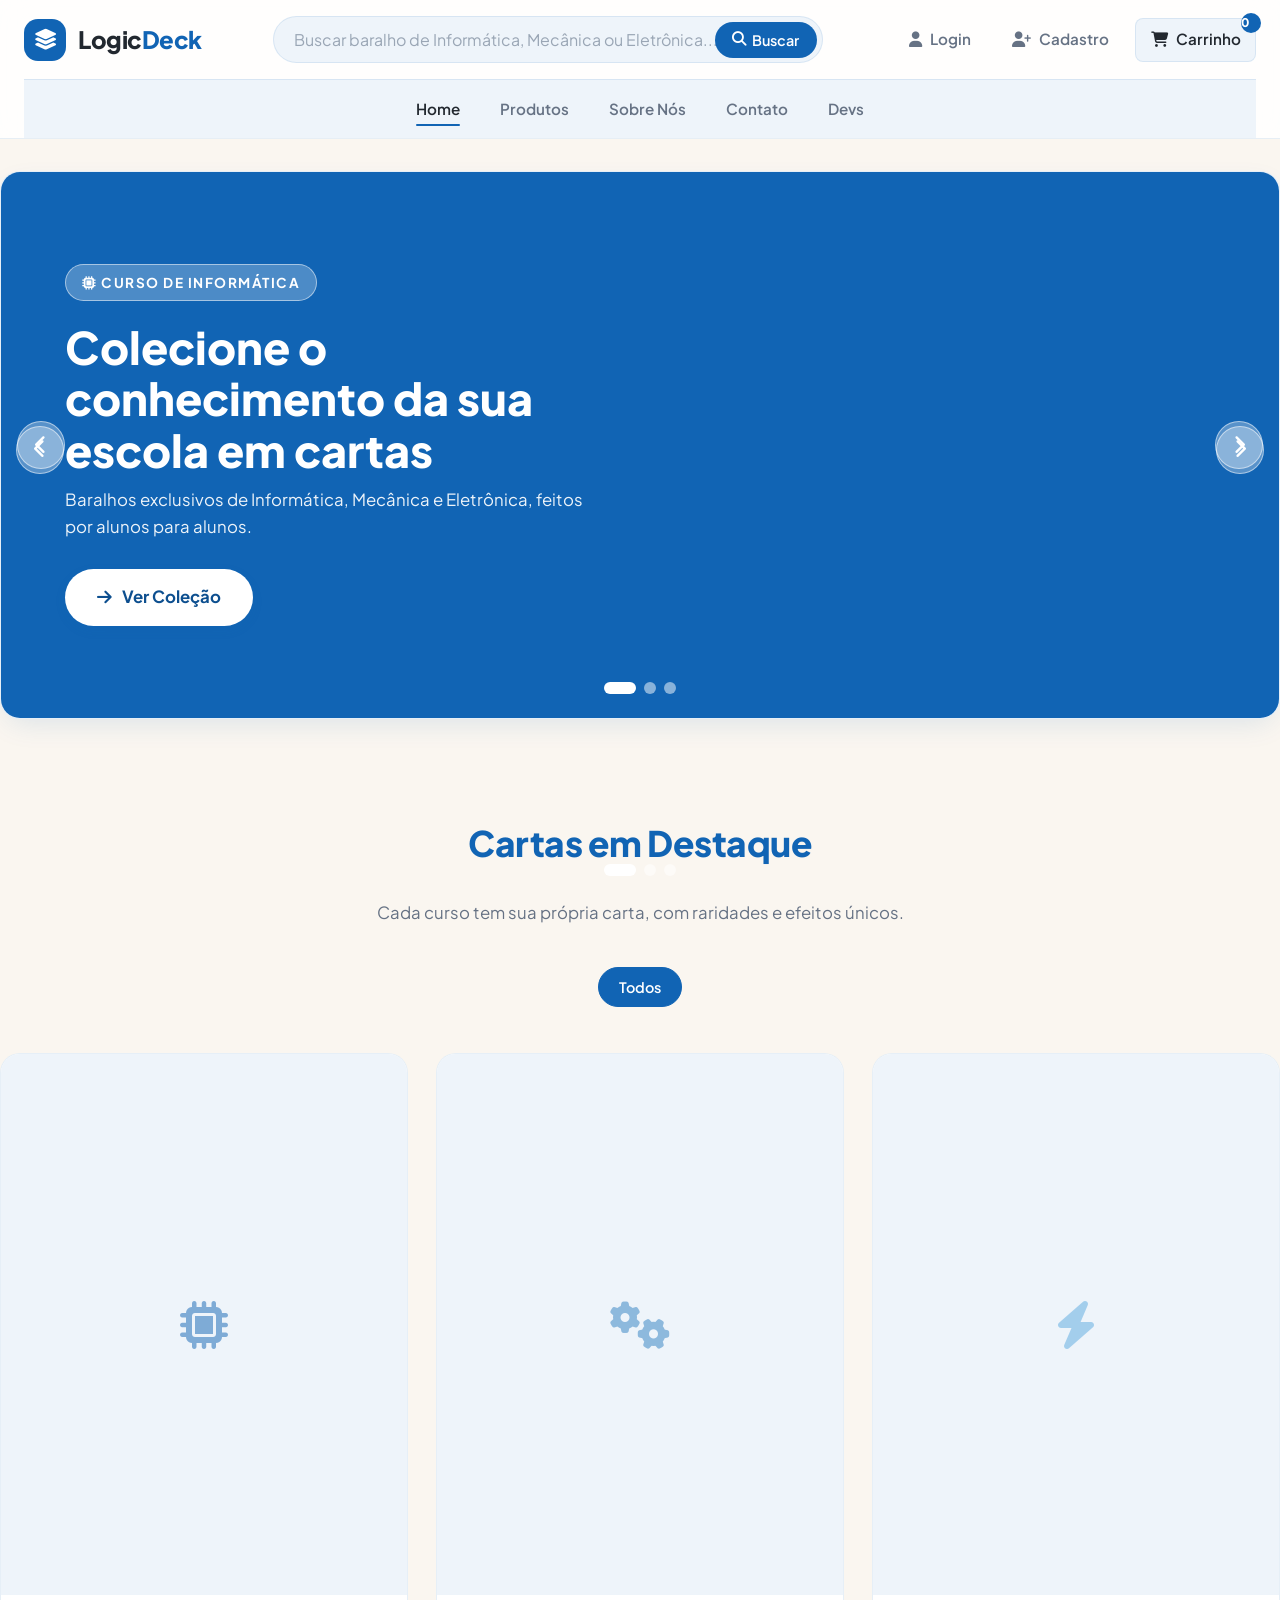
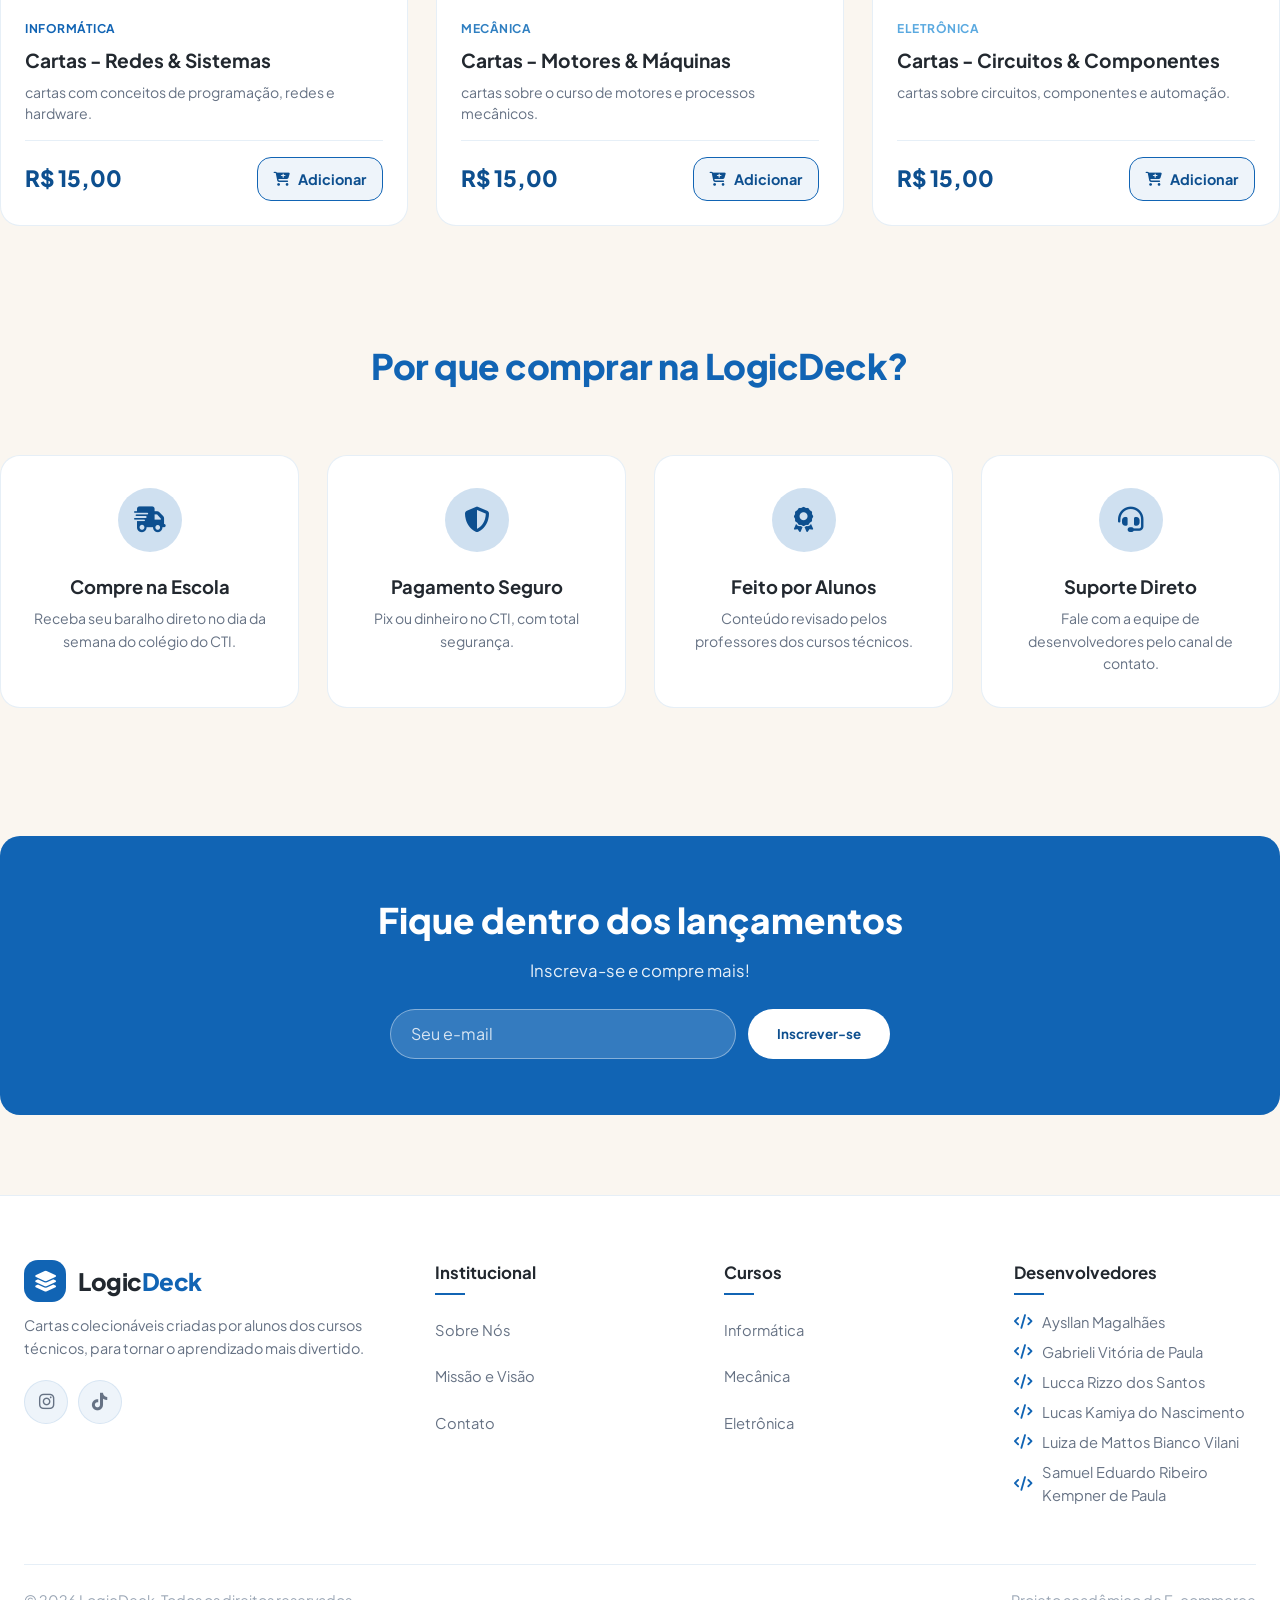
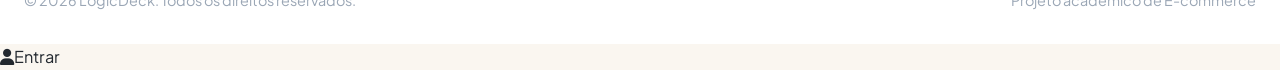
==== front/index.html @ 38dd0232 "pg de carrinho,cadastro e sobre" ====
<!DOCTYPE html>
<html lang="pt-BR">

<head>
    <meta charset="UTF-8">
    <meta name="viewport" content="width=device-width, initial-scale=1.0">
    <title>LogicDeck - Cartas Colecionáveis dos Cursos</title>
    <link rel="stylesheet" href="css/style.css">
    <link rel="stylesheet" href="https://cdnjs.cloudflare.com/ajax/libs/font-awesome/6.4.0/css/all.min.css">
</head>

<body id="top">

    <header>
        <div class="container">
            <div class="header-top">
                <a href="index.html" class="logo">
                    <div class="logo-icon"><i class="fa-solid fa-layer-group"></i></div>
                    <div>Logic<span>Deck</span></div>
                </a>

                <form class="search-form" onsubmit="return false;">
                    <input type="text" placeholder="Buscar baralho de Informática, Mecânica ou Eletrônica...">
                    <button type="submit"><i class="fa-solid fa-magnifying-glass"></i> Buscar</button>
                </form>

                <nav class="user-nav">
                    <a href="login.html"><i class="fa-solid fa-user"></i> Login</a>
                    <a href="cadastro.html"><i class="fa-solid fa-user-plus"></i> Cadastro</a>
                    <a href="carrinho.html" class="cart-btn">
                        <i class="fa-solid fa-cart-shopping"></i> Carrinho
                        <span class="cart-badge" id="cart-count">0</span>
                    </a>
                </nav>
            </div>

            <nav class="main-nav">
                <ul>
                    <li><a href="index.html" class="active">Home</a></li>
                    <li><a href="produtos.html">Produtos</a></li>
                    <li><a href="sobre.html">Sobre Nós</a></li>
                    <li><a href="contato.html">Contato</a></li>
                    <li><a href="desenvolvedores.html">Devs</a></li>
                </ul>
            </nav>
        </div>
    </header>

    <main>

     <!-- Banner -->
<section id="banner" class="hero-section container">
    <div class="carousel-container">

        <div class="carousel-slide active" style="background: #1164B4;">
            <div class="carousel-content">
                <span class="hero-tag"><i class="fa-solid fa-microchip"></i> Curso de Informática</span>
                <h2>Colecione o conhecimento da sua escola em cartas</h2>
                <p>Baralhos exclusivos de Informática, Mecânica e Eletrônica, feitos por alunos para alunos.</p>
                <a href="produtos.html" class="btn-hero">
                    <i class="fa-solid fa-arrow-right"></i> Ver Coleção
                </a>
            </div>
        </div>

        <div class="carousel-slide" style="background: #2f7fc1;">
            <div class="carousel-content">
                <span class="hero-tag"><i class="fa-solid fa-gears"></i> Curso de Mecânica</span>
                <h2>Baralho Motores & Máquinas já disponível</h2>
                <p>52 cartas ilustradas sobre motores, usinagem e processos mecânicos.</p>
                <a href="produtos.html" class="btn-hero">
                    <i class="fa-solid fa-arrow-right"></i> Conferir Baralho
                </a>
            </div>
        </div>

        <button type="button" class="carousel-btn prev"><i class="fa-solid fa-chevron-left"></i></button>
        <button type="button" class="carousel-btn next"><i class="fa-solid fa-chevron-right"></i></button>
        <div class="carousel-indicators">
            <span class="indicator-dot active"></span>
            <span class="indicator-dot"></span>
            <span class="indicator-dot"></span>
        </div>
    </div>
</section>

        <button type="button" class="carousel-btn prev"><i class="fa-solid fa-chevron-left"></i></button>
        <button type="button" class="carousel-btn next"><i class="fa-solid fa-chevron-right"></i></button>
        <div class="carousel-indicators">
            <span class="indicator-dot active"></span>
            <span class="indicator-dot"></span>
            <span class="indicator-dot"></span>
        </div>
    </div>
</section>

        <!-- Produtos em Destaque -->
        <section id="produtos" class="products-section container">
            <div class="section-header">
                <h2 class="section-title">Cartas em Destaque</h2>
                <p class="section-subtitle">Cada curso tem sua própria carta, com raridades e efeitos únicos.</p>
            </div>

            <div class="category-filters">
                <button class="filter-chip active">Todos</button>
            </div>

            <div class="products-grid">

                <article class="product-card">
                    <div class="product-image-wrap">
                        <i class="fa-solid fa-microchip" style="font-size: 3rem; color: var(--course-info); opacity: 0.5;"></i>
                    </div>
                    <div class="product-details">
                        <span class="product-course-tag" style="color: var(--course-info);">Informática</span>
                        <h3>Cartas - Redes & Sistemas</h3>
                        <p class="product-desc">cartas com conceitos de programação, redes e hardware.</p>
                        <div class="product-bottom">
                            <div class="price-container">
                                <span class="price-current">R$ 15,00</span>
                            </div>
                            <button class="btn-add-cart" onclick="addToCart(this)">
                                <i class="fa-solid fa-cart-plus"></i> Adicionar
                            </button>
                        </div>
                    </div>
                </article>

                <article class="product-card">
                    <div class="product-image-wrap">
                        <i class="fa-solid fa-gears" style="font-size: 3rem; color: var(--course-mec); opacity: 0.5;"></i>
                    </div>
                    <div class="product-details">
                        <span class="product-course-tag" style="color: var(--course-mec);">Mecânica</span>
                        <h3>Cartas - Motores & Máquinas</h3>
                        <p class="product-desc"> cartas sobre o curso de motores e processos mecânicos.</p>
                        <div class="product-bottom">
                            <div class="price-container">
                                <span class="price-current">R$ 15,00</span>
                            </div>
                            <button class="btn-add-cart" onclick="addToCart(this)">
                                <i class="fa-solid fa-cart-plus"></i> Adicionar
                            </button>
                        </div>
                    </div>
                </article>

                <article class="product-card">
                    <div class="product-image-wrap">
                        <i class="fa-solid fa-bolt" style="font-size: 3rem; color: var(--course-eletro); opacity: 0.5;"></i>
                    </div>
                    <div class="product-details">
                        <span class="product-course-tag" style="color: var(--course-eletro);">Eletrônica</span>
                        <h3>Cartas - Circuitos & Componentes</h3>
                        <p class="product-desc"> cartas sobre circuitos, componentes e automação.</p>
                        <div class="product-bottom">
                            <div class="price-container">
                                <span class="price-current">R$ 15,00</span>
                            </div>
                            <button class="btn-add-cart" onclick="addToCart(this)">
                                <i class="fa-solid fa-cart-plus"></i> Adicionar
                            </button>
                        </div>
                    </div>
                </article>

            </div>
        </section>

        <!-- Diferenciais -->
        <section id="diferenciais" class="features-section container">
            <div class="section-header">
                <h2 class="section-title">Por que comprar na LogicDeck?</h2>
            </div>

            <div class="features-grid">
                <div class="feature-card">
                    <div class="feature-icon"><i class="fa-solid fa-truck-fast"></i></div>
                    <h3>Compre na Escola</h3>
                    <p>Receba seu baralho direto no dia da semana do colégio do CTI.</p>
                </div>
                <div class="feature-card">
                    <div class="feature-icon"><i class="fa-solid fa-shield-halved"></i></div>
                    <h3>Pagamento Seguro</h3>
                    <p>Pix ou dinheiro no CTI, com total segurança.</p>
                </div>
                <div class="feature-card">
                    <div class="feature-icon"><i class="fa-solid fa-award"></i></div>
                    <h3>Feito por Alunos</h3>
                    <p>Conteúdo revisado pelos professores dos cursos técnicos.</p>
                </div>
                <div class="feature-card">
                    <div class="feature-icon"><i class="fa-solid fa-headset"></i></div>
                    <h3>Suporte Direto</h3>
                    <p>Fale com a equipe de desenvolvedores pelo canal de contato.</p>
                </div>
            </div>
        </section>

        <!-- Newsletter -->
        <section class="newsletter-section container">
            <div class="newsletter-box">
                <h2>Fique dentro dos lançamentos</h2>
                <p>Inscreva-se e compre mais!</p>
                <form class="newsletter-form" onsubmit="return false;">
                    <input type="email" placeholder="Seu e-mail">
                    <button type="submit">Inscrever-se</button>
                </form>
            </div>
        </section>

    </main>

    <footer id="footer">
        <div class="container">
            <div class="footer-grid">
                <div class="footer-brand">
                    <a href="index.html" class="logo">
                        <div class="logo-icon"><i class="fa-solid fa-layer-group"></i></div>
                        <div>Logic<span>Deck</span></div>
                    </a>
                    <p>Cartas colecionáveis criadas por alunos dos cursos técnicos, para tornar o aprendizado mais divertido.</p>
                    <div class="social-links" style="margin-top: 1.25rem;">
                        <a href="#" class="social-icon"><i class="fa-brands fa-instagram"></i></a>
                        <a href="#" class="social-icon"><i class="fa-brands fa-tiktok"></i></a>
                    </div>
                </div>

                <div class="footer-column">
                    <h3>Institucional</h3>
                    <ul>
                        <li><a href="sobre.html">Sobre Nós</a></li>
                        <li><a href="missao.html">Missão e Visão</a></li>
                        <li><a href="contato.html">Contato</a></li>
                    </ul>
                </div>

                <div class="footer-column">
                    <h3>Cursos</h3>
                    <ul>
                        <li><a href="produtos.html">Informática</a></li>
                        <li><a href="produtos.html">Mecânica</a></li>
                        <li><a href="produtos.html">Eletrônica</a></li>
                    </ul>
                </div>

                <div class="footer-column">
                    <h3>Desenvolvedores</h3>
                    <ul class="footer-devs">
                        <li><i class="fa-solid fa-code"></i> Aysllan Magalhães</li>
                        <li><i class="fa-solid fa-code"></i> Gabrieli Vitória de Paula</li>
                        <li><i class="fa-solid fa-code"></i> Lucca Rizzo dos Santos</li>
                        <li><i class="fa-solid fa-code"></i> Lucas Kamiya do Nascimento</li>
                        <li><i class="fa-solid fa-code"></i> Luiza de Mattos Bianco Vilani </li>
                        <li><i class="fa-solid fa-code"></i> Samuel Eduardo Ribeiro Kempner de Paula</li>
                    </ul>
                </div>
            </div>

            <div class="footer-bottom">
                <p>&copy; 2026 LogicDeck. Todos os direitos reservados.</p>
                <p>Projeto acadêmico de E-commerce</p>
            </div>
        </div>
    </footer>

 <script src="script.js"></script>
 <a href="#"><i class="fa-solid fa-user"></i><span>Entrar</span></a>
 <meta name="viewport" content="width=device-width, initial-scale=1.0">

</body>

</html>
---- front/css/style.css ----
/* ==========================================================================
   LOGICDECK — MOBILE FIRST
   ========================================================================== */
@import url('https://fonts.googleapis.com/css2?family=Plus+Jakarta+Sans:wght@300;400;500;600;700;800&display=swap');
@import url('https://cdnjs.cloudflare.com/ajax/libs/font-awesome/6.4.0/css/all.min.css');

:root {
    /* Paleta de cores - clara e aconchegante, com azul como cor principal */
    --bg-main: #faf6f0;
    --bg-surface: #ffffff;
    --bg-surface-hover: #eef4fa;
    --bg-glass: rgba(255, 255, 255, 0.85);

    --primary: #1164B4;
    --primary-hover: #0d4f8f;
    --primary-glow: rgba(17, 100, 180, 0.20);

    --accent: #5aa9e0;
    --accent-gradient: var(--primary);
    --card-gradient: linear-gradient(180deg, rgba(17, 100, 180, 0.06) 0%, rgba(17, 100, 180, 0.01) 100%);

    --text-main: #22282f;
    --text-muted: #667284;
    --text-dim: #9aa6b5;

    --border-color: rgba(17, 100, 180, 0.10);
    --border-light: rgba(17, 100, 180, 0.20);

    /* Cores por curso */
    --course-info: #1164B4;
    --course-mec: #2f7fc1;
    --course-eletro: #5aa9e0;

    /* Layout e espaçamento */
    --radius-sm: 8px;
    --radius-md: 14px;
    --radius-lg: 20px;
    --radius-full: 9999px;

    --shadow-sm: 0 4px 12px rgba(17, 100, 180, 0.08);
    --shadow-glow: var(--shadow-sm);
    --shadow-card: 0 10px 30px -8px rgba(17, 100, 180, 0.14);

    --transition: all 0.3s cubic-bezier(0.4, 0, 0.2, 1);
    --max-width: 1280px;

    /* Espaçamento lateral do container (cresce junto com a tela) */
    --gutter: 1rem;
    /* Altura mínima de área clicável no toque */
    --touch: 44px;
}

/* ==========================================================================
   RESET E BASE
   ========================================================================== */
* {
    margin: 0;
    padding: 0;
    box-sizing: border-box;
}

html {
    scroll-behavior: smooth;
    font-family: 'Plus Jakarta Sans', sans-serif;
    background-color: var(--bg-main);
    color: var(--text-main);
    line-height: 1.6;
    /* Evita o iOS aumentar a fonte sozinho ao girar a tela */
    -webkit-text-size-adjust: 100%;
}

body {
    min-height: 100vh;
    display: flex;
    flex-direction: column;
    overflow-x: hidden;
    font-size: 1rem;
}

/* Nada estoura a largura da tela */
img, video, iframe, svg {
    max-width: 100%;
    height: auto;
    display: block;
}

h1, h2, h3, p, a, li {
    overflow-wrap: break-word;
}

a {
    color: inherit;
    text-decoration: none;
    transition: var(--transition);
}

ul {
    list-style: none;
}

button {
    cursor: pointer;
    border: none;
    outline: none;
    font-family: inherit;
    transition: var(--transition);
}

input {
    font-family: inherit;
    outline: none;
    /* fonte >= 16px impede o zoom automático do iPhone ao focar o campo */
    font-size: 1rem;
}

/* Foco visível para quem navega pelo teclado */
a:focus-visible,
button:focus-visible,
input:focus-visible {
    outline: 3px solid var(--primary);
    outline-offset: 2px;
    border-radius: var(--radius-sm);
}

@media (prefers-reduced-motion: reduce) {
    html { scroll-behavior: auto; }
    *, *::before, *::after {
        animation-duration: 0.01ms !important;
        transition-duration: 0.01ms !important;
    }
}

.container {
    width: 100%;
    max-width: var(--max-width);
    margin: 0 auto;
    padding: 0 var(--gutter);
}

/* Tipografia fluida: cresce sozinha entre o celular e o desktop */
.section-title {
    font-size: clamp(1.5rem, 5vw, 2.2rem);
    font-weight: 800;
    letter-spacing: -0.5px;
    margin-bottom: 1.25rem;
    text-align: center;
    color: var(--primary);
    display: inline-block;
}

.section-header {
    text-align: center;
    margin-bottom: 2rem;
}

.section-subtitle {
    color: var(--text-muted);
    font-size: 0.95rem;
    max-width: 60ch;
    margin: 0.5rem auto 0;
}

/* ==========================================================================
   HEADER  (celular: logo + ícones na 1ª linha, busca ocupando a 2ª)
   ========================================================================== */
header {
    background: var(--bg-glass);
    backdrop-filter: blur(16px);
    -webkit-backdrop-filter: blur(16px);
    border-bottom: 1px solid var(--border-color);
    position: sticky;
    top: 0;
    z-index: 1000;
}

.header-top {
    display: flex;
    align-items: center;
    justify-content: space-between;
    flex-wrap: wrap;
    padding: 0.75rem 0;
    gap: 0.75rem;
}

.logo {
    display: flex;
    align-items: center;
    gap: 0.5rem;
    font-size: 1.15rem;
    font-weight: 800;
    color: var(--text-main);
    letter-spacing: -0.5px;
    flex-shrink: 0;
}

.logo-icon {
    width: 36px;
    height: 36px;
    background: var(--primary);
    border-radius: var(--radius-md);
    display: flex;
    align-items: center;
    justify-content: center;
    color: #fff;
    font-size: 1.05rem;
    flex-shrink: 0;
}

.logo span {
    color: var(--primary);
}

/* No celular a busca vai para a linha de baixo, em largura total */
.search-form {
    order: 3;
    flex: 1 1 100%;
    max-width: 100%;
    position: relative;
    display: flex;
    align-items: center;
}

.search-form input {
    width: 100%;
    padding: 0.7rem 5.5rem 0.7rem 1rem;
    background: var(--bg-surface-hover);
    border: 1px solid var(--border-color);
    border-radius: var(--radius-full);
    color: var(--text-main);
    transition: var(--transition);
}

.search-form input:focus {
    border-color: var(--primary);
    background: #fff;
}

.search-form input::placeholder {
    color: var(--text-dim);
}

.search-form button {
    position: absolute;
    right: 5px;
    background: var(--primary);
    color: white;
    min-height: 36px;
    padding: 0.4rem 1rem;
    border-radius: var(--radius-full);
    font-weight: 600;
    font-size: 0.85rem;
    display: flex;
    align-items: center;
    gap: 0.4rem;
}

.search-form button:hover {
    background: var(--primary-hover);
}

.user-nav {
    display: flex;
    align-items: center;
    gap: 0.35rem;
}

.user-nav a {
    display: flex;
    align-items: center;
    justify-content: center;
    gap: 0.5rem;
    min-width: var(--touch);
    min-height: var(--touch);
    font-weight: 600;
    font-size: 0.95rem;
    color: var(--text-muted);
    padding: 0.5rem;
    border-radius: var(--radius-sm);
}

.user-nav a:hover {
    color: var(--text-main);
    background: var(--bg-surface-hover);
}

/* No celular da pra ver só os ícones. Coloca o link dentro
   de um <span> no HTML:  <a href="#"><i class="fa..."></i><span>Entrar</span></a> */
.user-nav a span {
    display: none;
}

.cart-btn {
    position: relative;
    background: var(--bg-surface-hover) !important;
    border: 1px solid var(--border-color);
    color: var(--text-main) !important;
}

.cart-badge {
    position: absolute;
    top: -2px;
    right: -2px;
    background: var(--primary);
    color: white;
    font-size: 0.7rem;
    font-weight: 800;
    width: 20px;
    height: 20px;
    border-radius: 50%;
    display: flex;
    align-items: center;
    justify-content: center;
}

/* Menu principal: no celular vira uma faixa que rola na horizontal */
.main-nav {
    background: var(--bg-surface-hover);
    border-top: 1px solid var(--border-color);
}

.main-nav ul {
    display: flex;
    align-items: center;
    gap: 1.25rem;
    padding: 0.5rem var(--gutter);
    overflow-x: auto;
    -webkit-overflow-scrolling: touch;
    scrollbar-width: none;
}

.main-nav ul::-webkit-scrollbar {
    display: none;
}

.main-nav a {
    font-weight: 600;
    font-size: 0.9rem;
    color: var(--text-muted);
    position: relative;
    display: flex;
    align-items: center;
    min-height: var(--touch);
    white-space: nowrap;
}

.main-nav a::after {
    content: '';
    position: absolute;
    bottom: 4px;
    left: 0;
    width: 0%;
    height: 2px;
    background: var(--primary);
    transition: var(--transition);
    border-radius: 2px;
}

.main-nav a:hover,
.main-nav a.active {
    color: var(--text-main);
}

.main-nav a:hover::after,
.main-nav a.active::after {
    width: 100%;
}

/* ==========================================================================
   HERO / BANNER
   ========================================================================== */
.hero-section {
    padding: 1.5rem 0 2rem;
}

.carousel-container {
    position: relative;
    border-radius: var(--radius-md);
    overflow: hidden;
    background: var(--bg-surface);
    border: 1px solid var(--border-color);
    box-shadow: var(--shadow-card);
    /* no celular o banner é mais "em pé" para o texto caber */
    aspect-ratio: 4 / 3;
    min-height: 320px;
}

.carousel-slide {
    position: absolute;
    inset: 0;
    opacity: 0;
    visibility: hidden;
    transition: opacity 0.8s ease-in-out;
    display: flex;
    align-items: center;
    background: var(--primary);
}

.carousel-slide.active {
    opacity: 1;
    visibility: visible;
}

.carousel-content {
    position: relative;
    z-index: 10;
    padding: 1.5rem;
    max-width: 100%;
}

.hero-tag {
    display: inline-block;
    padding: 0.3rem 0.8rem;
    background: rgba(255, 255, 255, 0.25);
    border: 1px solid rgba(255, 255, 255, 0.5);
    border-radius: var(--radius-full);
    color: #fff;
    font-weight: 700;
    font-size: 0.72rem;
    text-transform: uppercase;
    letter-spacing: 1.5px;
    margin-bottom: 0.75rem;
}

.carousel-content h2 {
    font-size: clamp(1.4rem, 6vw, 2.8rem);
    font-weight: 800;
    line-height: 1.15;
    margin-bottom: 0.75rem;
    color: #fff;
}

.carousel-content p {
    font-size: 0.95rem;
    color: rgba(255, 255, 255, 0.92);
    margin-bottom: 1.25rem;
    max-width: 45ch;
}

.btn-hero {
    display: inline-flex;
    align-items: center;
    justify-content: center;
    gap: 0.6rem;
    min-height: var(--touch);
    padding: 0.75rem 1.5rem;
    background: #fff;
    color: var(--primary-hover);
    font-weight: 700;
    font-size: 0.95rem;
    border-radius: var(--radius-full);
    box-shadow: var(--shadow-sm);
}

.btn-hero:hover {
    background: var(--bg-surface-hover);
}

.carousel-btn {
    position: absolute;
    top: 50%;
    transform: translateY(-50%);
    z-index: 20;
    width: 38px;
    height: 38px;
    border-radius: 50%;
    background: rgba(255, 255, 255, 0.3);
    border: 1px solid rgba(255, 255, 255, 0.5);
    color: white;
    font-size: 1rem;
    display: flex;
    align-items: center;
    justify-content: center;
}

.carousel-btn:hover {
    background: #fff;
    color: var(--primary-hover);
}

.carousel-btn.prev { left: 0.5rem; }
.carousel-btn.next { right: 0.5rem; }

.carousel-indicators {
    position: absolute;
    bottom: 0.85rem;
    left: 50%;
    transform: translateX(-50%);
    z-index: 20;
    display: flex;
    gap: 0.5rem;
}

.indicator-dot {
    width: 10px;
    height: 10px;
    border-radius: 50%;
    background: rgba(255, 255, 255, 0.5);
    cursor: pointer;
    transition: var(--transition);
}

.indicator-dot.active {
    width: 28px;
    border-radius: 12px;
    background: #fff;
}

/* ==========================================================================
   PRODUTOS EM DESTAQUE
   ========================================================================== */
.products-section {
    padding: 2rem 0;
}

/* Filtros: rolam na horizontal no celular, sem quebrar a tela */
.category-filters {
    display: flex;
    gap: 0.5rem;
    margin-bottom: 1.5rem;
    overflow-x: auto;
    padding-bottom: 0.4rem;
    -webkit-overflow-scrolling: touch;
    scrollbar-width: none;
}

.category-filters::-webkit-scrollbar {
    display: none;
}

.filter-chip {
    flex: 0 0 auto;
    min-height: 40px;
    padding: 0.5rem 1.1rem;
    border-radius: var(--radius-full);
    border: 1px solid var(--border-color);
    background: var(--bg-surface);
    color: var(--text-muted);
    font-weight: 600;
    font-size: 0.85rem;
    white-space: nowrap;
}

.filter-chip:hover,
.filter-chip.active {
    background: var(--primary);
    border-color: var(--primary);
    color: #fff;
}

/* 1 coluna no celular. O min() evita estouro em telas de 320px */
.products-grid {
    display: grid;
    grid-template-columns: 1fr;
    gap: 1.25rem;
}

.product-card {
    background: var(--bg-surface);
    border: 1px solid var(--border-color);
    border-radius: var(--radius-lg);
    overflow: hidden;
    display: flex;
    flex-direction: column;
    transition: var(--transition);
    position: relative;
}

.product-card:hover {
    border-color: var(--border-light);
    box-shadow: var(--shadow-card);
}

.product-badge {
    position: absolute;
    top: 0.75rem;
    left: 0.75rem;
    z-index: 10;
    color: white;
    font-size: 0.7rem;
    font-weight: 800;
    padding: 0.3rem 0.7rem;
    border-radius: var(--radius-full);
    text-transform: uppercase;
    letter-spacing: 0.5px;
}

.badge-info { background: var(--course-info); }
.badge-mec { background: var(--course-mec); }
.badge-eletro { background: var(--course-eletro); }

.product-image-wrap {
    position: relative;
    width: 100%;
    aspect-ratio: 4 / 3;
    overflow: hidden;
    background: var(--bg-surface-hover);
    display: flex;
    align-items: center;
    justify-content: center;
}

.product-image-wrap img {
    width: 100%;
    height: 100%;
    object-fit: cover;
}

.product-details {
    padding: 1.1rem;
    display: flex;
    flex-direction: column;
    flex-grow: 1;
}

.product-course-tag {
    font-size: 0.75rem;
    font-weight: 700;
    margin-bottom: 0.4rem;
    text-transform: uppercase;
    letter-spacing: 0.5px;
}

.product-card h3 {
    font-size: 1.1rem;
    font-weight: 700;
    margin-bottom: 0.4rem;
    color: var(--text-main);
}

.product-desc {
    color: var(--text-muted);
    font-size: 0.88rem;
    margin-bottom: 1rem;
    line-height: 1.5;
    flex-grow: 1;
}

/* No celular o preço fica em cima e o botão ocupa a linha toda */
.product-bottom {
    display: flex;
    flex-direction: column;
    align-items: stretch;
    gap: 0.75rem;
    margin-top: auto;
    padding-top: 1rem;
    border-top: 1px solid var(--border-color);
}

.price-container {
    display: flex;
    flex-direction: column;
}

.price-old {
    font-size: 0.8rem;
    color: var(--text-dim);
    text-decoration: line-through;
}

.price-current {
    font-size: 1.3rem;
    font-weight: 800;
    color: var(--primary-hover);
}

.btn-add-cart {
    background: var(--bg-surface-hover);
    border: 1px solid var(--primary);
    color: var(--primary-hover);
    min-height: var(--touch);
    padding: 0.7rem 1rem;
    border-radius: var(--radius-md);
    font-weight: 700;
    font-size: 0.9rem;
    display: flex;
    align-items: center;
    justify-content: center;
    gap: 0.5rem;
}

.btn-add-cart:hover {
    background: var(--primary);
    color: white;
}

/* ==========================================================================
   DIFERENCIAIS
   ========================================================================== */
.features-section {
    padding: 2.5rem 0;
}

.features-grid {
    display: grid;
    grid-template-columns: 1fr;
    gap: 1rem;
}

.feature-card {
    background: var(--bg-surface);
    border: 1px solid var(--border-color);
    border-radius: var(--radius-lg);
    padding: 1.5rem 1.25rem;
    text-align: center;
    transition: var(--transition);
    position: relative;
    overflow: hidden;
}

.feature-card::before {
    content: '';
    position: absolute;
    top: 0;
    left: 0;
    right: 0;
    height: 3px;
    background: var(--primary);
    opacity: 0;
    transition: var(--transition);
}

.feature-card:hover {
    border-color: var(--border-light);
    box-shadow: var(--shadow-card);
}

.feature-card:hover::before {
    opacity: 1;
}

.feature-icon {
    width: 56px;
    height: 56px;
    margin: 0 auto 1rem;
    background: var(--primary-glow);
    border-radius: 50%;
    display: flex;
    align-items: center;
    justify-content: center;
    color: var(--primary-hover);
    font-size: 1.4rem;
    transition: var(--transition);
}

.feature-card:hover .feature-icon {
    background: var(--primary);
    color: white;
}

.feature-card h3 {
    font-size: 1.05rem;
    font-weight: 700;
    margin-bottom: 0.4rem;
}

.feature-card p {
    color: var(--text-muted);
    font-size: 0.88rem;
}

/* ==========================================================================
   VÍDEO
   ========================================================================== */
.video-section {
    padding: 2.5rem 0;
}

.video-wrapper {
    position: relative;
    width: 100%;
    max-width: 900px;
    margin: 0 auto;
    border-radius: var(--radius-md);
    overflow: hidden;
    box-shadow: var(--shadow-card);
    border: 1px solid var(--border-color);
    aspect-ratio: 16 / 9;
    background: #000;
}

.video-wrapper iframe {
    width: 100%;
    height: 100%;
    border: none;
}

/* ==========================================================================
   NEWSLETTER
   ========================================================================== */
.newsletter-section {
    padding: 2.5rem 0 3rem;
}

.newsletter-box {
    background: var(--primary);
    border-radius: var(--radius-lg);
    padding: 2rem 1.25rem;
    text-align: center;
    position: relative;
    overflow: hidden;
}

.newsletter-box h2 {
    font-size: clamp(1.4rem, 5vw, 2.2rem);
    font-weight: 800;
    margin-bottom: 0.6rem;
    color: #fff;
}

.newsletter-box p {
    color: rgba(255, 255, 255, 0.9);
    font-size: 0.95rem;
    margin-bottom: 1.5rem;
}

/* Celular: campo e botão empilhados */
.newsletter-form {
    display: flex;
    flex-direction: column;
    max-width: 500px;
    margin: 0 auto;
    gap: 0.75rem;
}

.newsletter-form input {
    width: 100%;
    min-height: var(--touch);
    padding: 0.85rem 1.25rem;
    border-radius: var(--radius-full);
    border: 1px solid rgba(255, 255, 255, 0.4);
    background: rgba(255, 255, 255, 0.15);
    color: white;
}

.newsletter-form input::placeholder {
    color: rgba(255, 255, 255, 0.8);
}

.newsletter-form input:focus {
    background: rgba(255, 255, 255, 0.25);
}

.newsletter-form button {
    min-height: var(--touch);
    padding: 0.85rem 1.8rem;
    background: #fff;
    color: var(--primary-hover);
    font-weight: 700;
    border-radius: var(--radius-full);
}

.newsletter-form button:hover {
    background: var(--bg-surface-hover);
}

/* ==========================================================================
   RODAPÉ
   ========================================================================== */
footer {
    background: var(--bg-surface);
    border-top: 1px solid var(--border-color);
    padding: 2.5rem 0 1.5rem;
    margin-top: auto;
}

.footer-grid {
    display: grid;
    grid-template-columns: 1fr;
    gap: 2rem;
    margin-bottom: 2rem;
}

.footer-brand p {
    color: var(--text-muted);
    margin-top: 0.75rem;
    font-size: 0.9rem;
    line-height: 1.6;
    max-width: 55ch;
}

.footer-column h3 {
    font-size: 1.05rem;
    font-weight: 700;
    color: var(--text-main);
    margin-bottom: 1rem;
    position: relative;
    padding-bottom: 0.5rem;
}

.footer-column h3::after {
    content: '';
    position: absolute;
    bottom: 0;
    left: 0;
    width: 30px;
    height: 2px;
    background: var(--primary);
}

.footer-column ul {
    display: flex;
    flex-direction: column;
    gap: 0.4rem;
}

.footer-column a {
    color: var(--text-muted);
    font-size: 0.92rem;
    display: inline-flex;
    align-items: center;
    gap: 0.5rem;
    min-height: 40px;
}

.footer-column a:hover {
    color: var(--primary-hover);
}

.footer-devs li {
    color: var(--text-muted);
    font-size: 0.92rem;
    display: flex;
    align-items: center;
    gap: 0.6rem;
}

.footer-devs i {
    color: var(--primary);
}

.social-links {
    display: flex;
    gap: 0.6rem;
    flex-wrap: wrap;
}

.social-icon {
    width: var(--touch);
    height: var(--touch);
    border-radius: 50%;
    background: var(--bg-surface-hover);
    border: 1px solid var(--border-color);
    display: flex;
    align-items: center;
    justify-content: center;
    color: var(--text-muted);
    font-size: 1.1rem;
}

.social-icon:hover {
    background: var(--primary);
    color: white;
}

.footer-bottom {
    padding-top: 1.5rem;
    border-top: 1px solid var(--border-color);
    display: flex;
    flex-direction: column;
    align-items: center;
    text-align: center;
    gap: 0.5rem;
    color: var(--text-dim);
    font-size: 0.85rem;
}

/* ==========================================================================
   TOAST  (celular: barra na parte de baixo, largura total)
   ========================================================================== */
.toast-container {
    position: fixed;
    left: 1rem;
    right: 1rem;
    bottom: 1rem;
    z-index: 9999;
    display: flex;
    flex-direction: column;
    gap: 0.6rem;
}

.toast {
    background: var(--bg-surface);
    border: 1px solid var(--primary);
    color: var(--text-main);
    padding: 0.9rem 1.2rem;
    border-radius: var(--radius-md);
    box-shadow: var(--shadow-card);
    display: flex;
    align-items: center;
    gap: 0.8rem;
    font-size: 0.9rem;
    animation: toastIn 0.3s ease-out;
}

.toast i {
    color: var(--primary);
    font-size: 1.2rem;
    flex-shrink: 0;
}

@keyframes toastIn {
    from { opacity: 0; transform: translateY(20px); }
    to { opacity: 1; transform: translateY(0); }
}

/* ==========================================================================
   ≥ 480px — CELULAR GRANDE
   ========================================================================== */
@media (min-width: 480px) {
    :root { --gutter: 1.25rem; }

    .products-grid {
        grid-template-columns: repeat(2, 1fr);
    }

    .features-grid {
        grid-template-columns: repeat(2, 1fr);
    }

    .product-bottom {
        flex-direction: row;
        align-items: center;
        justify-content: space-between;
    }

    .newsletter-form {
        flex-direction: row;
        flex-wrap: wrap;
    }

    .newsletter-form input {
        flex: 1;
        min-width: 200px;
        width: auto;
    }

    .footer-grid {
        grid-template-columns: repeat(2, 1fr);
    }
}

/* ==========================================================================
   ≥ 768px — TABLET
   ========================================================================== */
@media (min-width: 768px) {
    :root { --gutter: 1.5rem; }

    body { font-size: 1.02rem; }

    .section-header { margin-bottom: 2.5rem; }
    .section-subtitle { font-size: 1.05rem; }

    /* A busca volta para o meio do header */
    .header-top {
        flex-wrap: nowrap;
        padding: 1rem 0;
        gap: 1.25rem;
    }

    .logo { font-size: 1.35rem; gap: 0.75rem; }
    .logo-icon { width: 42px; height: 42px; font-size: 1.3rem; }

    .search-form {
        order: 0;
        flex: 1 1 auto;
        max-width: 550px;
    }

    .search-form input {
        padding: 0.75rem 6rem 0.75rem 1.25rem;
    }

    .search-form button {
        right: 6px;
        padding: 0.5rem 1.1rem;
        font-size: 0.9rem;
    }

    .user-nav { gap: 0.75rem; }

    .user-nav a {
        padding: 0.5rem 0.9rem;
        justify-content: flex-start;
    }

    /* Volta o texto dos links do topo */
    .user-nav a span { display: inline; }

    .cart-badge { top: -6px; right: -6px; font-size: 0.75rem; }

    .main-nav ul {
        justify-content: center;
        gap: 2rem;
        overflow-x: visible;
        padding: 0.75rem var(--gutter);
    }

    .main-nav a { font-size: 0.95rem; min-height: auto; padding: 0.3rem 0; }
    .main-nav a::after { bottom: 0; }

    /* Banner volta ao formato largo */
    .hero-section { padding: 2rem 0 3rem; }

    .carousel-container {
        border-radius: var(--radius-lg);
        aspect-ratio: 16 / 9;
        min-height: 360px;
    }

    .carousel-content {
        padding: 0 2.5rem;
        max-width: 650px;
    }

    .hero-tag { font-size: 0.85rem; padding: 0.4rem 1rem; margin-bottom: 1.25rem; }
    .carousel-content p { font-size: 1.05rem; margin-bottom: 1.75rem; }
    .btn-hero { padding: 0.95rem 2rem; font-size: 1.05rem; }

    .carousel-btn { width: 48px; height: 48px; font-size: 1.2rem; }
    .carousel-btn.prev { left: 1rem; }
    .carousel-btn.next { right: 1rem; }
    .carousel-indicators { bottom: 1.5rem; }
    .indicator-dot { width: 12px; height: 12px; }
    .indicator-dot.active { width: 32px; }

    .products-section { padding: 3rem 0; }

    .category-filters {
        justify-content: center;
        flex-wrap: wrap;
        overflow-x: visible;
        gap: 0.75rem;
        margin-bottom: 2.5rem;
    }

    .filter-chip { font-size: 0.9rem; padding: 0.5rem 1.25rem; }

    .products-grid {
        grid-template-columns: repeat(auto-fit, minmax(min(280px, 100%), 1fr));
        gap: 1.75rem;
    }

    .product-image-wrap { aspect-ratio: 3 / 4; }
    .product-details { padding: 1.5rem; }
    .product-card h3 { font-size: 1.2rem; }
    .price-current { font-size: 1.4rem; }

    .features-section { padding: 3.5rem 0; }

    .features-grid {
        grid-template-columns: repeat(auto-fit, minmax(min(240px, 100%), 1fr));
        gap: 1.75rem;
    }

    .feature-card { padding: 2rem 1.5rem; }
    .feature-icon { width: 64px; height: 64px; font-size: 1.6rem; margin-bottom: 1.25rem; }
    .feature-card h3 { font-size: 1.15rem; }

    .video-section { padding: 3.5rem 0; }
    .video-wrapper { border-radius: var(--radius-lg); }

    .newsletter-section { padding: 3.5rem 0 4rem; }
    .newsletter-box { padding: 3rem 2rem; }
    .newsletter-box p { font-size: 1.05rem; }

    footer { padding: 3rem 0 2rem; }

    .footer-bottom {
        flex-direction: row;
        justify-content: space-between;
        text-align: left;
        font-size: 0.9rem;
    }

    .toast-container {
        left: auto;
        right: 2rem;
        bottom: 2rem;
        max-width: 380px;
    }

    .toast { padding: 1rem 1.5rem; }
}

/* ==========================================================================
   ≥ 992px — DESKTOP
   ========================================================================== */
@media (min-width: 992px) {
    .logo { font-size: 1.5rem; }

    .main-nav ul { gap: 2.5rem; }

    .carousel-container {
        aspect-ratio: 21 / 9;
        min-height: 380px;
    }

    .carousel-content { padding: 0 4rem; }

    .footer-grid {
        grid-template-columns: 1.5fr repeat(3, 1fr);
        gap: 3rem;
        margin-bottom: 3.5rem;
    }

    footer { padding: 4rem 0 2rem; }

    .newsletter-box { padding: 3.5rem 2rem; }

    .features-section { padding: 4rem 0; }
    .video-section { padding: 4rem 0; }
    .newsletter-section { padding: 4rem 0 5rem; }
}

/* ==========================================================================
   ≥ 1200px — DESKTOP GRANDE
   Efeitos de hover só onde existe mouse de verdade
   ========================================================================== */
@media (hover: hover) and (pointer: fine) {
    .product-card:hover {
        transform: translateY(-6px);
    }
}
/* ==========================================================================
   PÁGINA DO CARRINHO
   ========================================================================== */
.cart-section {
    padding: 3rem 0 5rem;
}

.cart-layout {
    display: grid;
    grid-template-columns: 2fr 1fr;
    gap: 2rem;
    align-items: start;
}

.cart-items {
    display: flex;
    flex-direction: column;
    gap: 1rem;
}

.cart-item {
    background: var(--bg-surface);
    border: 1px solid var(--border-color);
    border-radius: var(--radius-md);
    padding: 1rem;
    display: flex;
    align-items: center;
    gap: 1.25rem;
    flex-wrap: wrap;
}

.cart-item-img {
    width: 70px;
    height: 90px;
    border-radius: var(--radius-sm);
    background: var(--bg-surface-hover);
    display: flex;
    align-items: center;
    justify-content: center;
    flex-shrink: 0;
}

.cart-item-info {
    flex: 1;
    min-width: 150px;
}

.cart-item-info h4 {
    font-size: 1.05rem;
    font-weight: 700;
    margin-bottom: 0.25rem;
}

.cart-item-course {
    font-size: 0.78rem;
    font-weight: 700;
    text-transform: uppercase;
}

.cart-item-price {
    font-weight: 800;
    color: var(--primary-hover);
    min-width: 90px;
    text-align: right;
}

.cart-qty {
    display: flex;
    align-items: center;
    gap: 0.5rem;
    border: 1px solid var(--border-color);
    border-radius: var(--radius-full);
    padding: 0.25rem 0.5rem;
}

.cart-qty button {
    width: 26px;
    height: 26px;
    border-radius: 50%;
    background: var(--bg-surface-hover);
    color: var(--text-main);
    font-weight: 700;
}

.cart-qty button:hover {
    background: var(--primary);
    color: #fff;
}

.cart-remove {
    background: none;
    color: var(--text-dim);
    font-size: 1.1rem;
    padding: 0.5rem;
}

.cart-remove:hover {
    color: #d64545;
}

.cart-summary {
    background: var(--bg-surface);
    border: 1px solid var(--border-color);
    border-radius: var(--radius-lg);
    padding: 1.75rem;
    position: sticky;
    top: 100px;
}

.cart-summary h3 {
    font-size: 1.2rem;
    margin-bottom: 1.25rem;
}

.cart-summary-row {
    display: flex;
    justify-content: space-between;
    margin-bottom: 0.75rem;
    color: var(--text-muted);
}

.cart-summary-total {
    display: flex;
    justify-content: space-between;
    font-weight: 800;
    font-size: 1.2rem;
    color: var(--text-main);
    padding-top: 1rem;
    border-top: 1px solid var(--border-color);
    margin-bottom: 1.5rem;
}

.btn-checkout {
    width: 100%;
    padding: 0.9rem;
    background: var(--primary);
    color: #fff;
    border-radius: var(--radius-full);
    font-weight: 700;
    text-align: center;
}

.btn-checkout:hover {
    background: var(--primary-hover);
}

.empty-cart {
    text-align: center;
    padding: 4rem 1rem;
    background: var(--bg-surface);
    border: 1px solid var(--border-color);
    border-radius: var(--radius-lg);
}

.empty-cart i {
    font-size: 3rem;
    color: var(--text-dim);
    margin-bottom: 1.25rem;
}

.empty-cart h3 {
    font-size: 1.4rem;
    margin-bottom: 0.75rem;
}

.empty-cart p {
    color: var(--text-muted);
    margin-bottom: 1.5rem;
}

@media (max-width: 768px) {
    .cart-layout { grid-template-columns: 1fr; }
    .cart-item-price { text-align: left; }
}
/* ==========================================================================
   PÁGINAS DE AUTENTICAÇÃO (LOGIN / CADASTRO)
   ========================================================================== */
.auth-section {
    padding: 4rem 1.5rem;
    flex-grow: 1;
    display: flex;
    align-items: center;
    justify-content: center;
}

.auth-card {
    background: var(--bg-surface);
    padding: 3rem 2.5rem;
    border-radius: var(--radius-lg);
    border: 1px solid var(--border-color);
    max-width: 460px;
    width: 100%;
    box-shadow: var(--shadow-card);
}

.auth-header {
    text-align: center;
    margin-bottom: 2rem;
}

.auth-icon {
    width: 64px;
    height: 64px;
    margin: 0 auto 1.25rem;
    background: var(--primary-glow);
    border-radius: 50%;
    display: flex;
    align-items: center;
    justify-content: center;
    color: var(--primary);
    font-size: 1.6rem;
}

.auth-header h2 {
    font-size: 1.6rem;
    font-weight: 800;
    margin-bottom: 0.5rem;
}

.auth-header p {
    color: var(--text-muted);
    font-size: 0.95rem;
}

.form-group {
    margin-bottom: 1.25rem;
}

.form-group label {
    display: block;
    font-weight: 600;
    font-size: 0.9rem;
    margin-bottom: 0.5rem;
    color: var(--text-main);
}

.form-control {
    width: 100%;
    padding: 0.85rem 1.1rem;
    border-radius: var(--radius-md);
    border: 1px solid var(--border-color);
    background: var(--bg-surface-hover);
    color: var(--text-main);
    font-size: 0.95rem;
}

.form-control:focus {
    border-color: var(--primary);
    background: #fff;
}

.form-error {
    color: #d64545;
    font-size: 0.85rem;
    margin-top: 0.4rem;
    display: none;
}

.form-error.show {
    display: block;
}

.btn-auth-submit {
    width: 100%;
    padding: 0.9rem;
    background: var(--primary);
    color: #fff;
    border-radius: var(--radius-full);
    font-weight: 700;
    font-size: 1rem;
    margin-top: 0.5rem;
}

.btn-auth-submit:hover {
    background: var(--primary-hover);
}

.auth-footer-link {
    text-align: center;
    margin-top: 1.5rem;
    font-size: 0.9rem;
    color: var(--text-muted);
}

.auth-footer-link a {
    color: var(--primary);
    font-weight: 700;
}

.auth-success {
    text-align: center;
}

.auth-success i {
    font-size: 3rem;
    color: var(--primary);
    margin-bottom: 1rem;
}
/* ==========================================================================
   PÁGINA SOBRE NÓS
   ========================================================================== */
.about-hero {
    padding: 4rem 0 2rem;
    text-align: center;
}

.about-hero h1 {
    font-size: 2.6rem;
    font-weight: 800;
    margin-bottom: 1rem;
    color: var(--text-main);
}

.about-hero p {
    color: var(--text-muted);
    font-size: 1.1rem;
    max-width: 650px;
    margin: 0 auto;
}

.about-story {
    padding: 2rem 0 4rem;
    display: grid;
    grid-template-columns: 1fr 1fr;
    gap: 3rem;
    align-items: center;
}

.about-story-icon {
    background: var(--bg-surface);
    border: 1px solid var(--border-color);
    border-radius: var(--radius-lg);
    aspect-ratio: 4 / 3;
    display: flex;
    align-items: center;
    justify-content: center;
    font-size: 4rem;
    color: var(--primary);
}

.about-story-text h2 {
    font-size: 1.8rem;
    font-weight: 800;
    margin-bottom: 1rem;
}

.about-story-text p {
    color: var(--text-muted);
    line-height: 1.7;
    margin-bottom: 1rem;
}

.stats-section {
    padding: 3rem 0;
    background: var(--bg-surface-hover);
}

.stats-grid {
    display: grid;
    grid-template-columns: repeat(3, 1fr);
    gap: 1.5rem;
    text-align: center;
}

.stat-card strong {
    display: block;
    font-size: 2.4rem;
    font-weight: 800;
    color: var(--primary);
}

.stat-card span {
    color: var(--text-muted);
    font-size: 0.95rem;
}

.courses-section {
    padding: 4rem 0;
}

.courses-grid {
    display: grid;
    grid-template-columns: repeat(3, 1fr);
    gap: 1.5rem;
}

.course-card {
    background: var(--bg-surface);
    border: 1px solid var(--border-color);
    border-radius: var(--radius-lg);
    padding: 2rem 1.5rem;
    text-align: center;
}

.course-card i {
    font-size: 2.2rem;
    margin-bottom: 1rem;
    display: block;
}

.course-card h3 {
    font-size: 1.15rem;
    margin-bottom: 0.5rem;
}

.course-card p {
    color: var(--text-muted);
    font-size: 0.9rem;
}

@media (max-width: 768px) {
    .about-story { grid-template-columns: 1fr; }
    .stats-grid { grid-template-columns: 1fr; }
    .courses-grid { grid-template-columns: 1fr; }
}
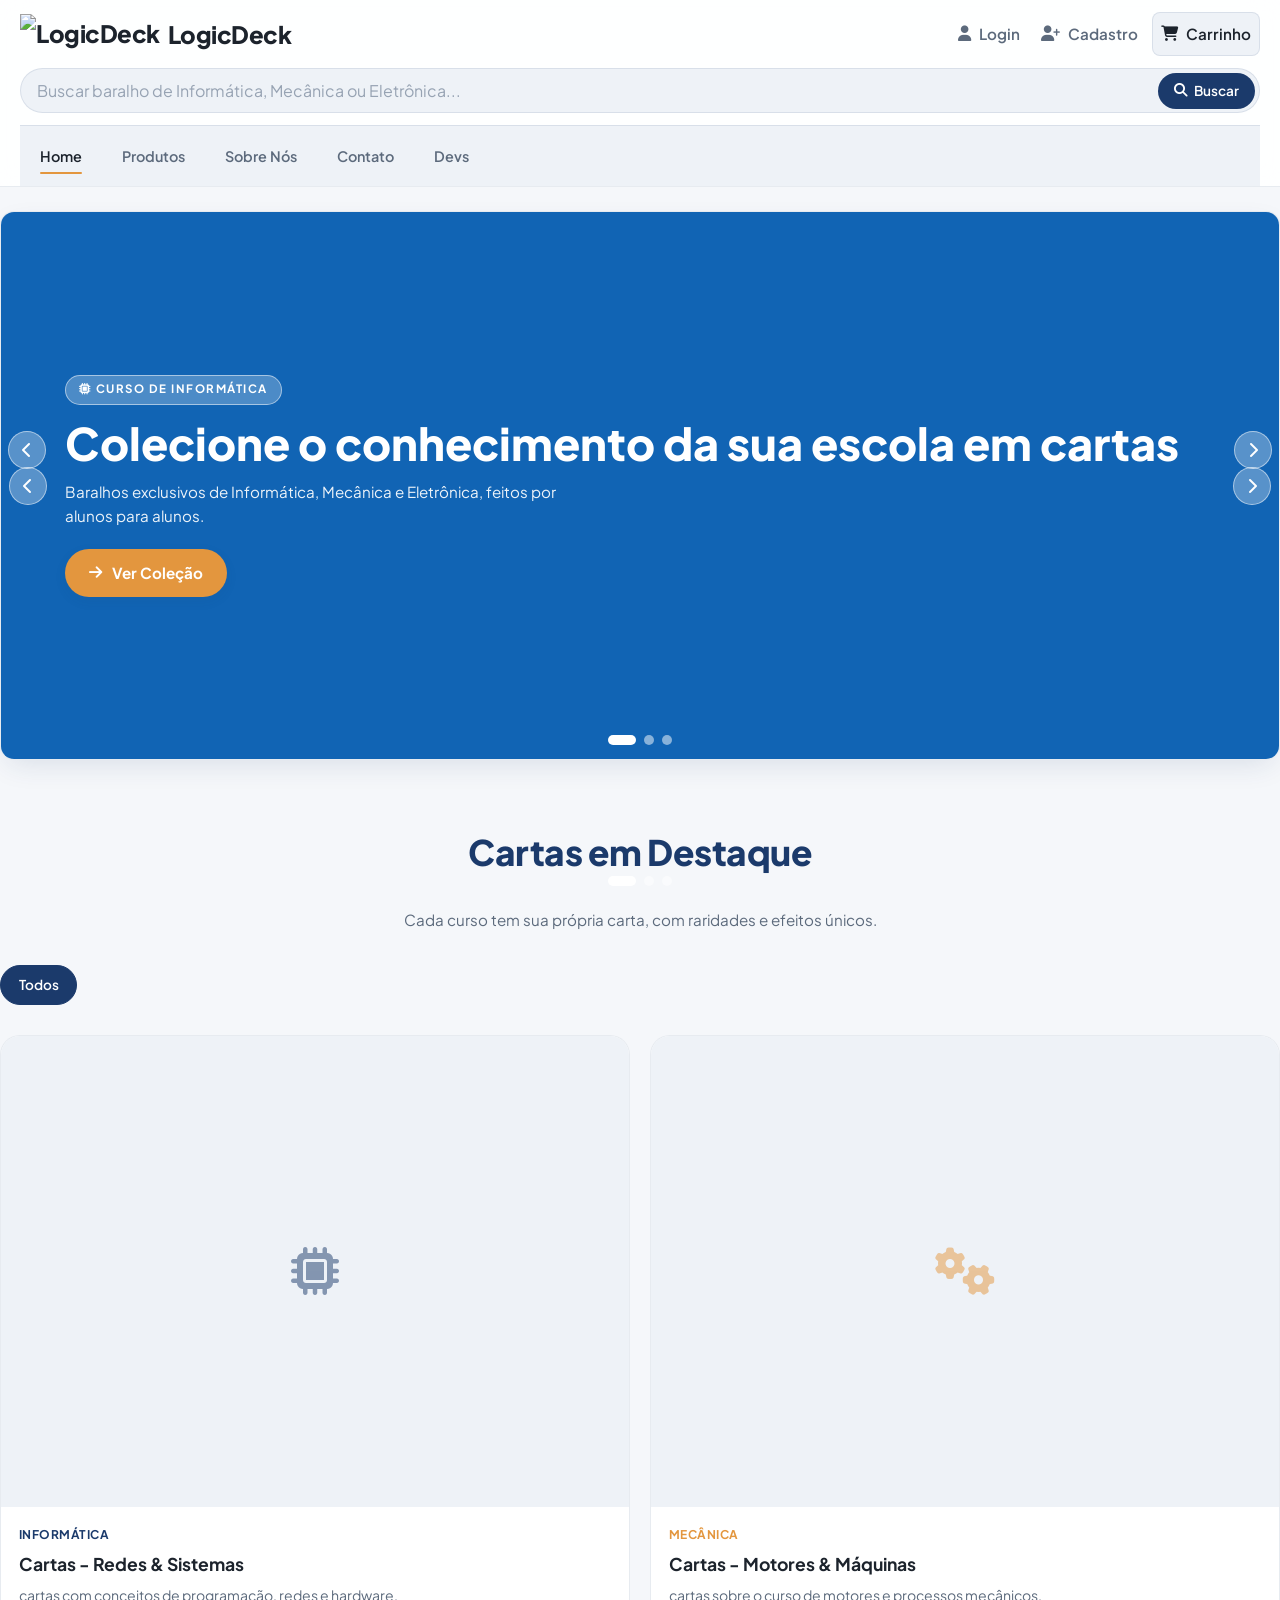
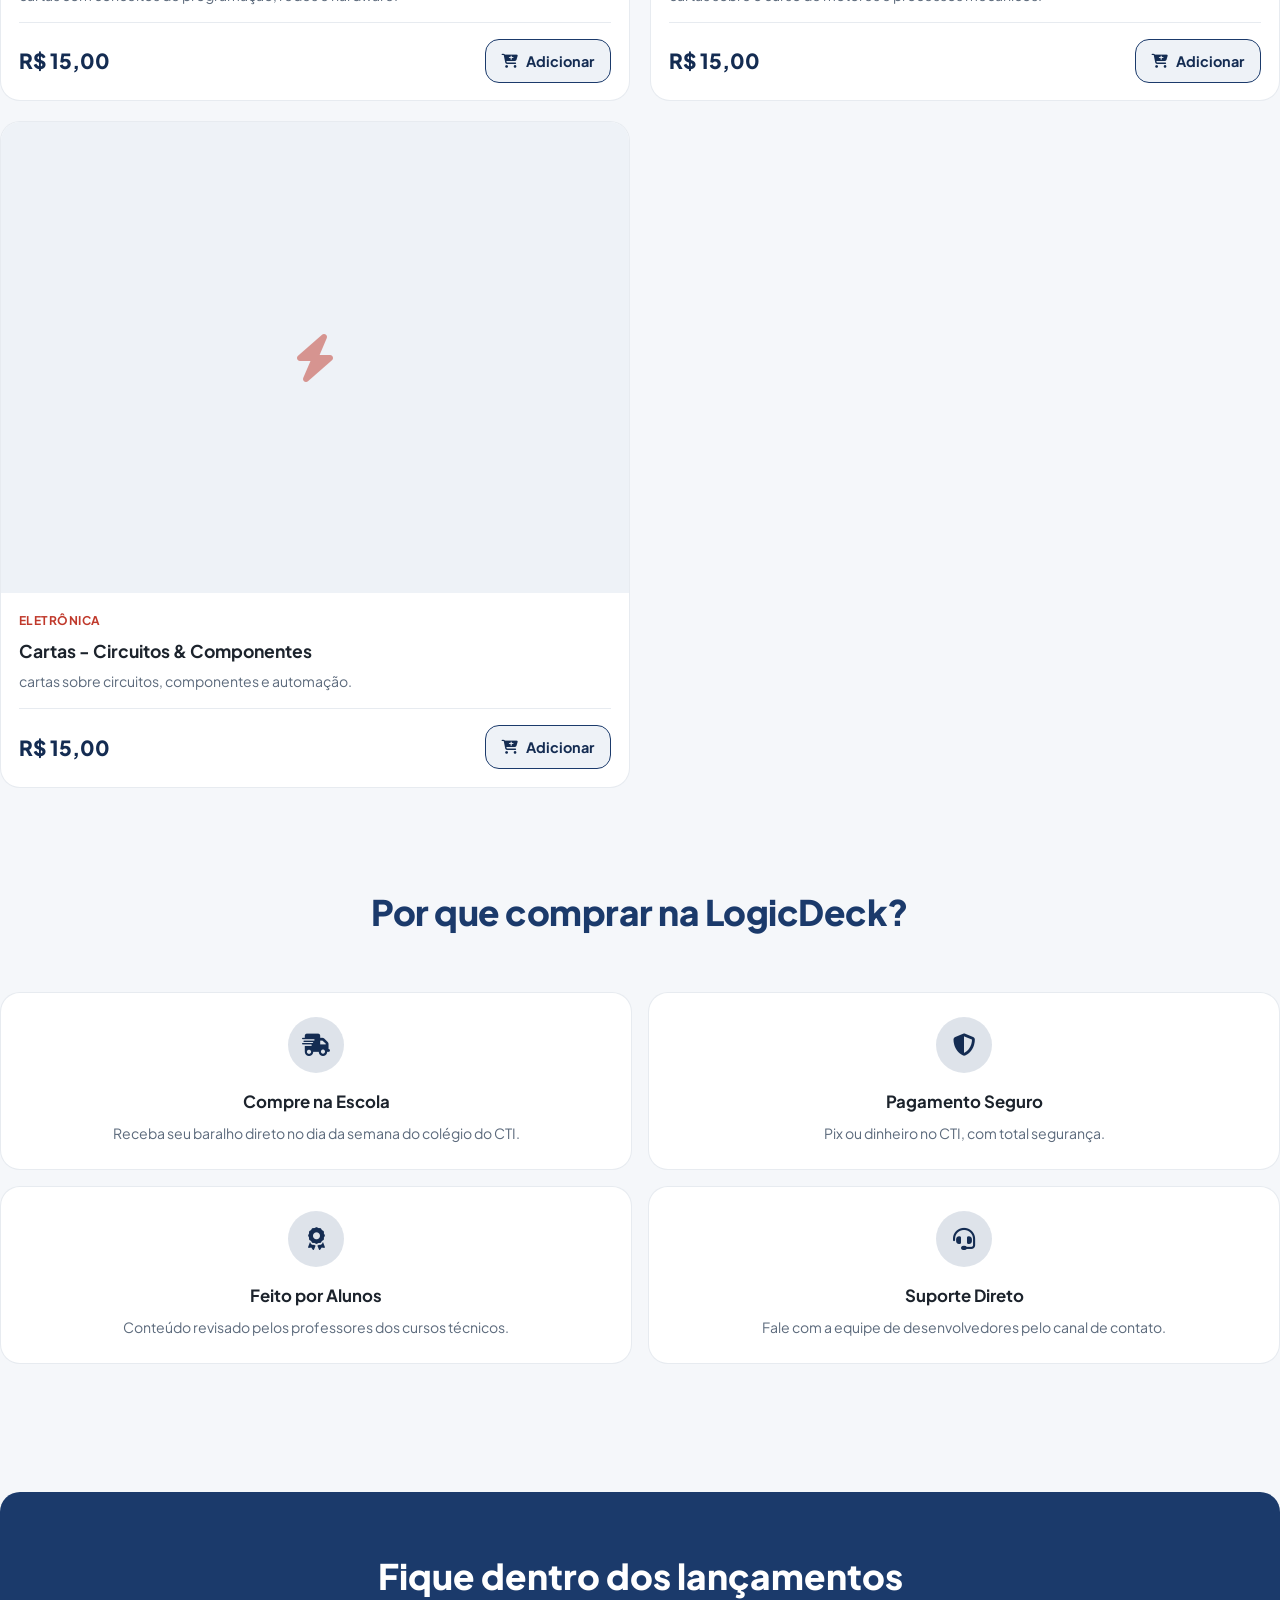
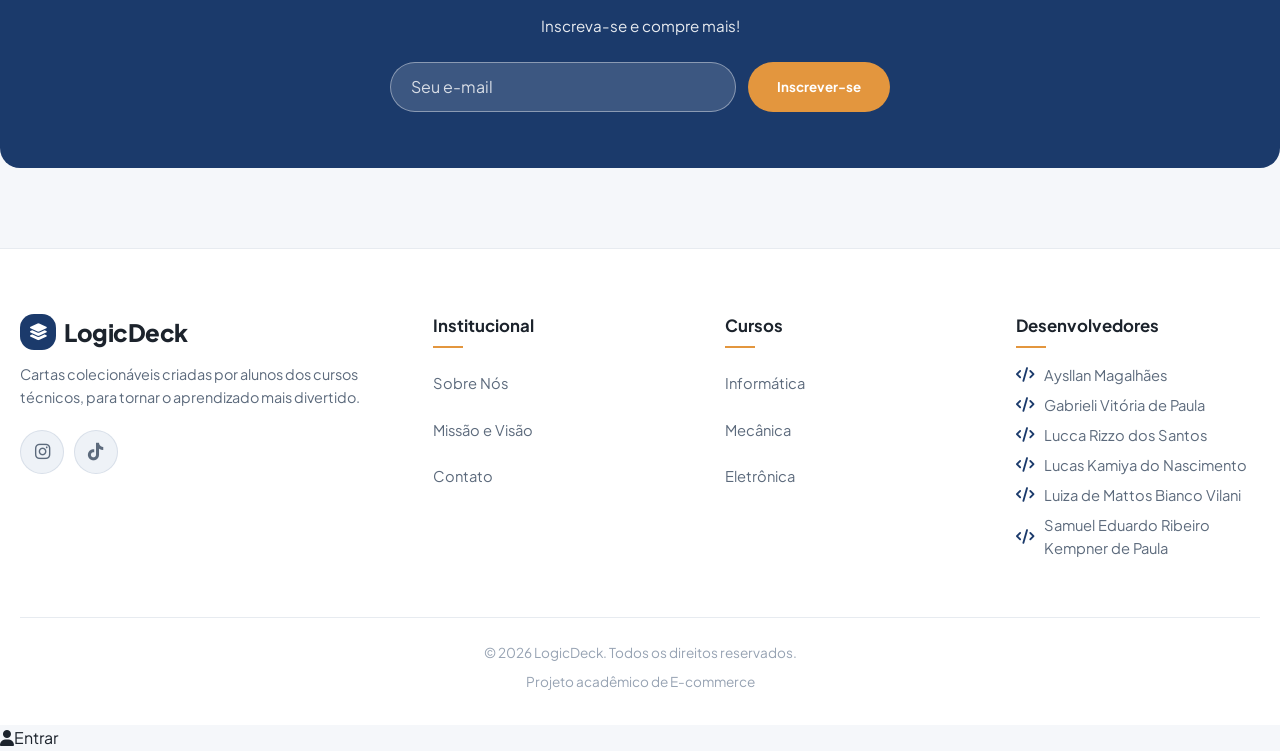
==== commit 78fa108b: "terminando o site" ====
--- a/front/index.html
+++ b/front/index.html
@@ -15,9 +15,9 @@
         <div class="container">
             <div class="header-top">
                 <a href="index.html" class="logo">
-                    <div class="logo-icon"><i class="fa-solid fa-layer-group"></i></div>
-                    <div>Logic<span>Deck</span></div>
-                </a>
+    <img src="https://www.dropbox.com/scl/fi/shnp5xk8jj5y73xjae56d/imagem_2026-09-23_094559662.png?rlkey=5o48pzml6rfqbvz28eb4smpcr&st=fedodi1j&raw=1" alt="LogicDeck" style="height: 40px; width: auto;">
+    <div>Logic<span>Deck</span></div>
+</a>
 
                 <form class="search-form" onsubmit="return false;">
                     <input type="text" placeholder="Buscar baralho de Informática, Mecânica ou Eletrônica...">
--- a/front/css/style.css
+++ b/front/css/style.css
@@ -5,31 +5,37 @@
 @import url('https://cdnjs.cloudflare.com/ajax/libs/font-awesome/6.4.0/css/all.min.css');
 
 :root {
-    /* Paleta de cores - clara e aconchegante, com azul como cor principal */
-    --bg-main: #faf6f0;
+    /* Paleta de cores - profissional, baseada na logo (azul + laranja + vermelho) */
+    --bg-main: #f5f7fa;
     --bg-surface: #ffffff;
-    --bg-surface-hover: #eef4fa;
-    --bg-glass: rgba(255, 255, 255, 0.85);
-
-    --primary: #1164B4;
-    --primary-hover: #0d4f8f;
-    --primary-glow: rgba(17, 100, 180, 0.20);
-
-    --accent: #5aa9e0;
+    --bg-surface-hover: #eef2f7;
+    --bg-glass: rgba(255, 255, 255, 0.9);
+
+    --primary: #1B3A6B;
+    --primary-hover: #142c52;
+    --primary-glow: rgba(27, 58, 107, 0.14);
+
+    --accent: #E3963E;
+    --accent-hover: #c97f2c;
+    --accent-glow: rgba(227, 150, 62, 0.16);
+
+    --danger: #C0392B;
+    --danger-hover: #a5301f;
+
     --accent-gradient: var(--primary);
-    --card-gradient: linear-gradient(180deg, rgba(17, 100, 180, 0.06) 0%, rgba(17, 100, 180, 0.01) 100%);
-
-    --text-main: #22282f;
-    --text-muted: #667284;
-    --text-dim: #9aa6b5;
-
-    --border-color: rgba(17, 100, 180, 0.10);
-    --border-light: rgba(17, 100, 180, 0.20);
-
-    /* Cores por curso */
-    --course-info: #1164B4;
-    --course-mec: #2f7fc1;
-    --course-eletro: #5aa9e0;
+    --card-gradient: linear-gradient(180deg, rgba(27, 58, 107, 0.06) 0%, rgba(27, 58, 107, 0.01) 100%);
+
+    --text-main: #1c232c;
+    --text-muted: #5c6a7c;
+    --text-dim: #97a3b3;
+
+    --border-color: rgba(27, 58, 107, 0.10);
+    --border-light: rgba(27, 58, 107, 0.20);
+
+    /* Cores por curso — refletindo as 3 cores da logo */
+    --course-info: #1B3A6B;
+    --course-mec: #E3963E;
+    --course-eletro: #C0392B;
 
     /* Layout e espaçamento */
     --radius-sm: 8px;
@@ -37,9 +43,9 @@
     --radius-lg: 20px;
     --radius-full: 9999px;
 
-    --shadow-sm: 0 4px 12px rgba(17, 100, 180, 0.08);
+    --shadow-sm: 0 4px 12px rgba(27, 58, 107, 0.08);
     --shadow-glow: var(--shadow-sm);
-    --shadow-card: 0 10px 30px -8px rgba(17, 100, 180, 0.14);
+    --shadow-card: 0 10px 30px -8px rgba(27, 58, 107, 0.14);
 
     --transition: all 0.3s cubic-bezier(0.4, 0, 0.2, 1);
     --max-width: 1280px;
@@ -65,7 +71,6 @@
     background-color: var(--bg-main);
     color: var(--text-main);
     line-height: 1.6;
-    /* Evita o iOS aumentar a fonte sozinho ao girar a tela */
     -webkit-text-size-adjust: 100%;
 }
 
@@ -77,7 +82,6 @@
     font-size: 1rem;
 }
 
-/* Nada estoura a largura da tela */
 img, video, iframe, svg {
     max-width: 100%;
     height: auto;
@@ -109,11 +113,9 @@
 input {
     font-family: inherit;
     outline: none;
-    /* fonte >= 16px impede o zoom automático do iPhone ao focar o campo */
     font-size: 1rem;
 }
 
-/* Foco visível para quem navega pelo teclado */
 a:focus-visible,
 button:focus-visible,
 input:focus-visible {
@@ -137,7 +139,6 @@
     padding: 0 var(--gutter);
 }
 
-/* Tipografia fluida: cresce sozinha entre o celular e o desktop */
 .section-title {
     font-size: clamp(1.5rem, 5vw, 2.2rem);
     font-weight: 800;
@@ -206,11 +207,11 @@
     flex-shrink: 0;
 }
 
+/* Título "LogicDeck" agora em cor única (sem mistura de cores) */
 .logo span {
-    color: var(--primary);
-}
-
-/* No celular a busca vai para a linha de baixo, em largura total */
+    color: var(--text-main);
+}
+
 .search-form {
     order: 3;
     flex: 1 1 100%;
@@ -283,14 +284,13 @@
     background: var(--bg-surface-hover);
 }
 
-/* No celular da pra ver só os ícones. Coloca o link dentro
-   de um <span> no HTML:  <a href="#"><i class="fa..."></i><span>Entrar</span></a> */
 .user-nav a span {
     display: none;
 }
 
 .cart-btn {
     position: relative;
+    overflow: visible;
     background: var(--bg-surface-hover) !important;
     border: 1px solid var(--border-color);
     color: var(--text-main) !important;
@@ -298,21 +298,23 @@
 
 .cart-badge {
     position: absolute;
-    top: -2px;
-    right: -2px;
-    background: var(--primary);
+    top: 0;
+    right: 0;
+    transform: translate(40%, -40%);
+    background: var(--accent);
     color: white;
     font-size: 0.7rem;
     font-weight: 800;
-    width: 20px;
-    height: 20px;
+    width: 18px;
+    height: 18px;
     border-radius: 50%;
     display: flex;
     align-items: center;
     justify-content: center;
-}
-
-/* Menu principal: no celular vira uma faixa que rola na horizontal */
+    border: 2px solid var(--bg-surface);
+    line-height: 1;
+}
+
 .main-nav {
     background: var(--bg-surface-hover);
     border-top: 1px solid var(--border-color);
@@ -350,7 +352,7 @@
     left: 0;
     width: 0%;
     height: 2px;
-    background: var(--primary);
+    background: var(--accent);
     transition: var(--transition);
     border-radius: 2px;
 }
@@ -379,7 +381,6 @@
     background: var(--bg-surface);
     border: 1px solid var(--border-color);
     box-shadow: var(--shadow-card);
-    /* no celular o banner é mais "em pé" para o texto caber */
     aspect-ratio: 4 / 3;
     min-height: 320px;
 }
@@ -443,8 +444,8 @@
     gap: 0.6rem;
     min-height: var(--touch);
     padding: 0.75rem 1.5rem;
-    background: #fff;
-    color: var(--primary-hover);
+    background: var(--accent);
+    color: #fff;
     font-weight: 700;
     font-size: 0.95rem;
     border-radius: var(--radius-full);
@@ -452,7 +453,7 @@
 }
 
 .btn-hero:hover {
-    background: var(--bg-surface-hover);
+    background: var(--accent-hover);
 }
 
 .carousel-btn {
@@ -512,7 +513,6 @@
     padding: 2rem 0;
 }
 
-/* Filtros: rolam na horizontal no celular, sem quebrar a tela */
 .category-filters {
     display: flex;
     gap: 0.5rem;
@@ -547,7 +547,6 @@
     color: #fff;
 }
 
-/* 1 coluna no celular. O min() evita estouro em telas de 320px */
 .products-grid {
     display: grid;
     grid-template-columns: 1fr;
@@ -635,7 +634,6 @@
     flex-grow: 1;
 }
 
-/* No celular o preço fica em cima e o botão ocupa a linha toda */
 .product-bottom {
     display: flex;
     flex-direction: column;
@@ -714,7 +712,7 @@
     left: 0;
     right: 0;
     height: 3px;
-    background: var(--primary);
+    background: var(--accent);
     opacity: 0;
     transition: var(--transition);
 }
@@ -813,7 +811,6 @@
     margin-bottom: 1.5rem;
 }
 
-/* Celular: campo e botão empilhados */
 .newsletter-form {
     display: flex;
     flex-direction: column;
@@ -843,14 +840,14 @@
 .newsletter-form button {
     min-height: var(--touch);
     padding: 0.85rem 1.8rem;
-    background: #fff;
-    color: var(--primary-hover);
+    background: var(--accent);
+    color: #fff;
     font-weight: 700;
     border-radius: var(--radius-full);
 }
 
 .newsletter-form button:hover {
-    background: var(--bg-surface-hover);
+    background: var(--accent-hover);
 }
 
 /* ==========================================================================
@@ -894,7 +891,7 @@
     left: 0;
     width: 30px;
     height: 2px;
-    background: var(--primary);
+    background: var(--accent);
 }
 
 .footer-column ul {
@@ -965,7 +962,7 @@
 }
 
 /* ==========================================================================
-   TOAST  (celular: barra na parte de baixo, largura total)
+   TOAST barra na parte de baixo, largura total
    ========================================================================== */
 .toast-container {
     position: fixed;
@@ -1004,7 +1001,7 @@
 }
 
 /* ==========================================================================
-   ≥ 480px — CELULAR GRANDE
+    CELULAR 
    ========================================================================== */
 @media (min-width: 480px) {
     :root { --gutter: 1.25rem; }
@@ -1039,151 +1036,9 @@
     }
 }
 
+
 /* ==========================================================================
-   ≥ 768px — TABLET
-   ========================================================================== */
-@media (min-width: 768px) {
-    :root { --gutter: 1.5rem; }
-
-    body { font-size: 1.02rem; }
-
-    .section-header { margin-bottom: 2.5rem; }
-    .section-subtitle { font-size: 1.05rem; }
-
-    /* A busca volta para o meio do header */
-    .header-top {
-        flex-wrap: nowrap;
-        padding: 1rem 0;
-        gap: 1.25rem;
-    }
-
-    .logo { font-size: 1.35rem; gap: 0.75rem; }
-    .logo-icon { width: 42px; height: 42px; font-size: 1.3rem; }
-
-    .search-form {
-        order: 0;
-        flex: 1 1 auto;
-        max-width: 550px;
-    }
-
-    .search-form input {
-        padding: 0.75rem 6rem 0.75rem 1.25rem;
-    }
-
-    .search-form button {
-        right: 6px;
-        padding: 0.5rem 1.1rem;
-        font-size: 0.9rem;
-    }
-
-    .user-nav { gap: 0.75rem; }
-
-    .user-nav a {
-        padding: 0.5rem 0.9rem;
-        justify-content: flex-start;
-    }
-
-    /* Volta o texto dos links do topo */
-    .user-nav a span { display: inline; }
-
-    .cart-badge { top: -6px; right: -6px; font-size: 0.75rem; }
-
-    .main-nav ul {
-        justify-content: center;
-        gap: 2rem;
-        overflow-x: visible;
-        padding: 0.75rem var(--gutter);
-    }
-
-    .main-nav a { font-size: 0.95rem; min-height: auto; padding: 0.3rem 0; }
-    .main-nav a::after { bottom: 0; }
-
-    /* Banner volta ao formato largo */
-    .hero-section { padding: 2rem 0 3rem; }
-
-    .carousel-container {
-        border-radius: var(--radius-lg);
-        aspect-ratio: 16 / 9;
-        min-height: 360px;
-    }
-
-    .carousel-content {
-        padding: 0 2.5rem;
-        max-width: 650px;
-    }
-
-    .hero-tag { font-size: 0.85rem; padding: 0.4rem 1rem; margin-bottom: 1.25rem; }
-    .carousel-content p { font-size: 1.05rem; margin-bottom: 1.75rem; }
-    .btn-hero { padding: 0.95rem 2rem; font-size: 1.05rem; }
-
-    .carousel-btn { width: 48px; height: 48px; font-size: 1.2rem; }
-    .carousel-btn.prev { left: 1rem; }
-    .carousel-btn.next { right: 1rem; }
-    .carousel-indicators { bottom: 1.5rem; }
-    .indicator-dot { width: 12px; height: 12px; }
-    .indicator-dot.active { width: 32px; }
-
-    .products-section { padding: 3rem 0; }
-
-    .category-filters {
-        justify-content: center;
-        flex-wrap: wrap;
-        overflow-x: visible;
-        gap: 0.75rem;
-        margin-bottom: 2.5rem;
-    }
-
-    .filter-chip { font-size: 0.9rem; padding: 0.5rem 1.25rem; }
-
-    .products-grid {
-        grid-template-columns: repeat(auto-fit, minmax(min(280px, 100%), 1fr));
-        gap: 1.75rem;
-    }
-
-    .product-image-wrap { aspect-ratio: 3 / 4; }
-    .product-details { padding: 1.5rem; }
-    .product-card h3 { font-size: 1.2rem; }
-    .price-current { font-size: 1.4rem; }
-
-    .features-section { padding: 3.5rem 0; }
-
-    .features-grid {
-        grid-template-columns: repeat(auto-fit, minmax(min(240px, 100%), 1fr));
-        gap: 1.75rem;
-    }
-
-    .feature-card { padding: 2rem 1.5rem; }
-    .feature-icon { width: 64px; height: 64px; font-size: 1.6rem; margin-bottom: 1.25rem; }
-    .feature-card h3 { font-size: 1.15rem; }
-
-    .video-section { padding: 3.5rem 0; }
-    .video-wrapper { border-radius: var(--radius-lg); }
-
-    .newsletter-section { padding: 3.5rem 0 4rem; }
-    .newsletter-box { padding: 3rem 2rem; }
-    .newsletter-box p { font-size: 1.05rem; }
-
-    footer { padding: 3rem 0 2rem; }
-
-    .footer-bottom {
-        flex-direction: row;
-        justify-content: space-between;
-        text-align: left;
-        font-size: 0.9rem;
-    }
-
-    .toast-container {
-        left: auto;
-        right: 2rem;
-        bottom: 2rem;
-        max-width: 380px;
-    }
-
-    .toast { padding: 1rem 1.5rem; }
-}
-
-/* ==========================================================================
-   ≥ 992px — DESKTOP
+ DESKTOP
    ========================================================================== */
 @media (min-width: 992px) {
     .logo { font-size: 1.5rem; }
@@ -1210,16 +1065,6 @@
     .features-section { padding: 4rem 0; }
     .video-section { padding: 4rem 0; }
     .newsletter-section { padding: 4rem 0 5rem; }
-}
-
-/* ==========================================================================
-   ≥ 1200px — DESKTOP GRANDE
-   Efeitos de hover só onde existe mouse de verdade
-   ========================================================================== */
-@media (hover: hover) and (pointer: fine) {
-    .product-card:hover {
-        transform: translateY(-6px);
-    }
 }
 /* ==========================================================================
    PÁGINA DO CARRINHO
@@ -1318,7 +1163,7 @@
 }
 
 .cart-remove:hover {
-    color: #d64545;
+    color: var(--danger);
 }
 
 .cart-summary {
@@ -1473,7 +1318,7 @@
 }
 
 .form-error {
-    color: #d64545;
+    color: var(--danger);
     font-size: 0.85rem;
     margin-top: 0.4rem;
     display: none;
@@ -1549,16 +1394,11 @@
     align-items: center;
 }
 
-.about-story-icon {
-    background: var(--bg-surface);
-    border: 1px solid var(--border-color);
+.about-story-icon img {
+    width: 100%;
+    height: 100%;
+    object-fit: cover;
     border-radius: var(--radius-lg);
-    aspect-ratio: 4 / 3;
-    display: flex;
-    align-items: center;
-    justify-content: center;
-    font-size: 4rem;
-    color: var(--primary);
 }
 
 .about-story-text h2 {
@@ -1635,4 +1475,134 @@
     .about-story { grid-template-columns: 1fr; }
     .stats-grid { grid-template-columns: 1fr; }
     .courses-grid { grid-template-columns: 1fr; }
+}
+/* ==========================================================================
+   PÁGINA DESENVOLVEDORES
+   ========================================================================== */
+.devs-hero {
+    padding: 4rem 0 2rem;
+    text-align: center;
+}
+
+.devs-hero h1 {
+    font-size: 2.4rem;
+    font-weight: 800;
+    margin-bottom: 1rem;
+}
+
+.devs-hero p {
+    color: var(--text-muted);
+    font-size: 1.05rem;
+    max-width: 600px;
+    margin: 0 auto;
+}
+
+.devs-grid {
+    padding: 2rem 0 4rem;
+    display: grid;
+    grid-template-columns: repeat(3, 1fr);
+    gap: 2rem;
+}
+
+.dev-card {
+    background: var(--bg-surface);
+    border: 1px solid var(--border-color);
+    border-radius: var(--radius-lg);
+    padding: 2rem 1.5rem;
+    text-align: center;
+    transition: var(--transition);
+}
+
+.dev-card:hover {
+    box-shadow: var(--shadow-card);
+    border-color: var(--border-light);
+}
+
+.dev-avatar {
+    width: 100px;
+    height: 100px;
+    margin: 0 auto 1.25rem;
+    border-radius: 50%;
+    background: var(--primary-glow);
+    color: var(--primary);
+    font-size: 2.4rem;
+    display: flex;
+    align-items: center;
+    justify-content: center;
+}
+
+.dev-card h3 {
+    font-size: 1.2rem;
+    font-weight: 700;
+    margin-bottom: 0.25rem;
+}
+
+.dev-role {
+    display: inline-block;
+    font-size: 0.8rem;
+    font-weight: 700;
+    color: var(--primary);
+    background: var(--primary-glow);
+    padding: 0.25rem 0.75rem;
+    border-radius: var(--radius-full);
+    margin-bottom: 0.9rem;
+    text-transform: uppercase;
+    letter-spacing: 0.5px;
+}
+
+.dev-card p {
+    color: var(--text-muted);
+    font-size: 0.9rem;
+    margin-bottom: 1.25rem;
+}
+
+.dev-socials {
+    display: flex;
+    justify-content: center;
+    gap: 0.6rem;
+}
+
+.dev-socials a {
+    width: 38px;
+    height: 38px;
+    border-radius: 50%;
+    background: var(--bg-surface-hover);
+    color: var(--text-muted);
+    display: flex;
+    align-items: center;
+    justify-content: center;
+}
+
+.dev-socials a:hover {
+    background: var(--primary);
+    color: #fff;
+}
+
+.tech-stack-section {
+    padding: 3rem 0 5rem;
+    text-align: center;
+}
+
+.tech-stack-list {
+    display: flex;
+    justify-content: center;
+    flex-wrap: wrap;
+    gap: 1rem;
+    margin-top: 2rem;
+}
+
+.tech-chip {
+    padding: 0.6rem 1.25rem;
+    background: var(--bg-surface);
+    border: 1px solid var(--border-color);
+    border-radius: var(--radius-full);
+    font-weight: 600;
+    font-size: 0.9rem;
+    display: inline-flex;
+    align-items: center;
+    gap: 0.5rem;
+}
+
+@media (max-width: 768px) {
+    .devs-grid { grid-template-columns: 1fr; }
 }
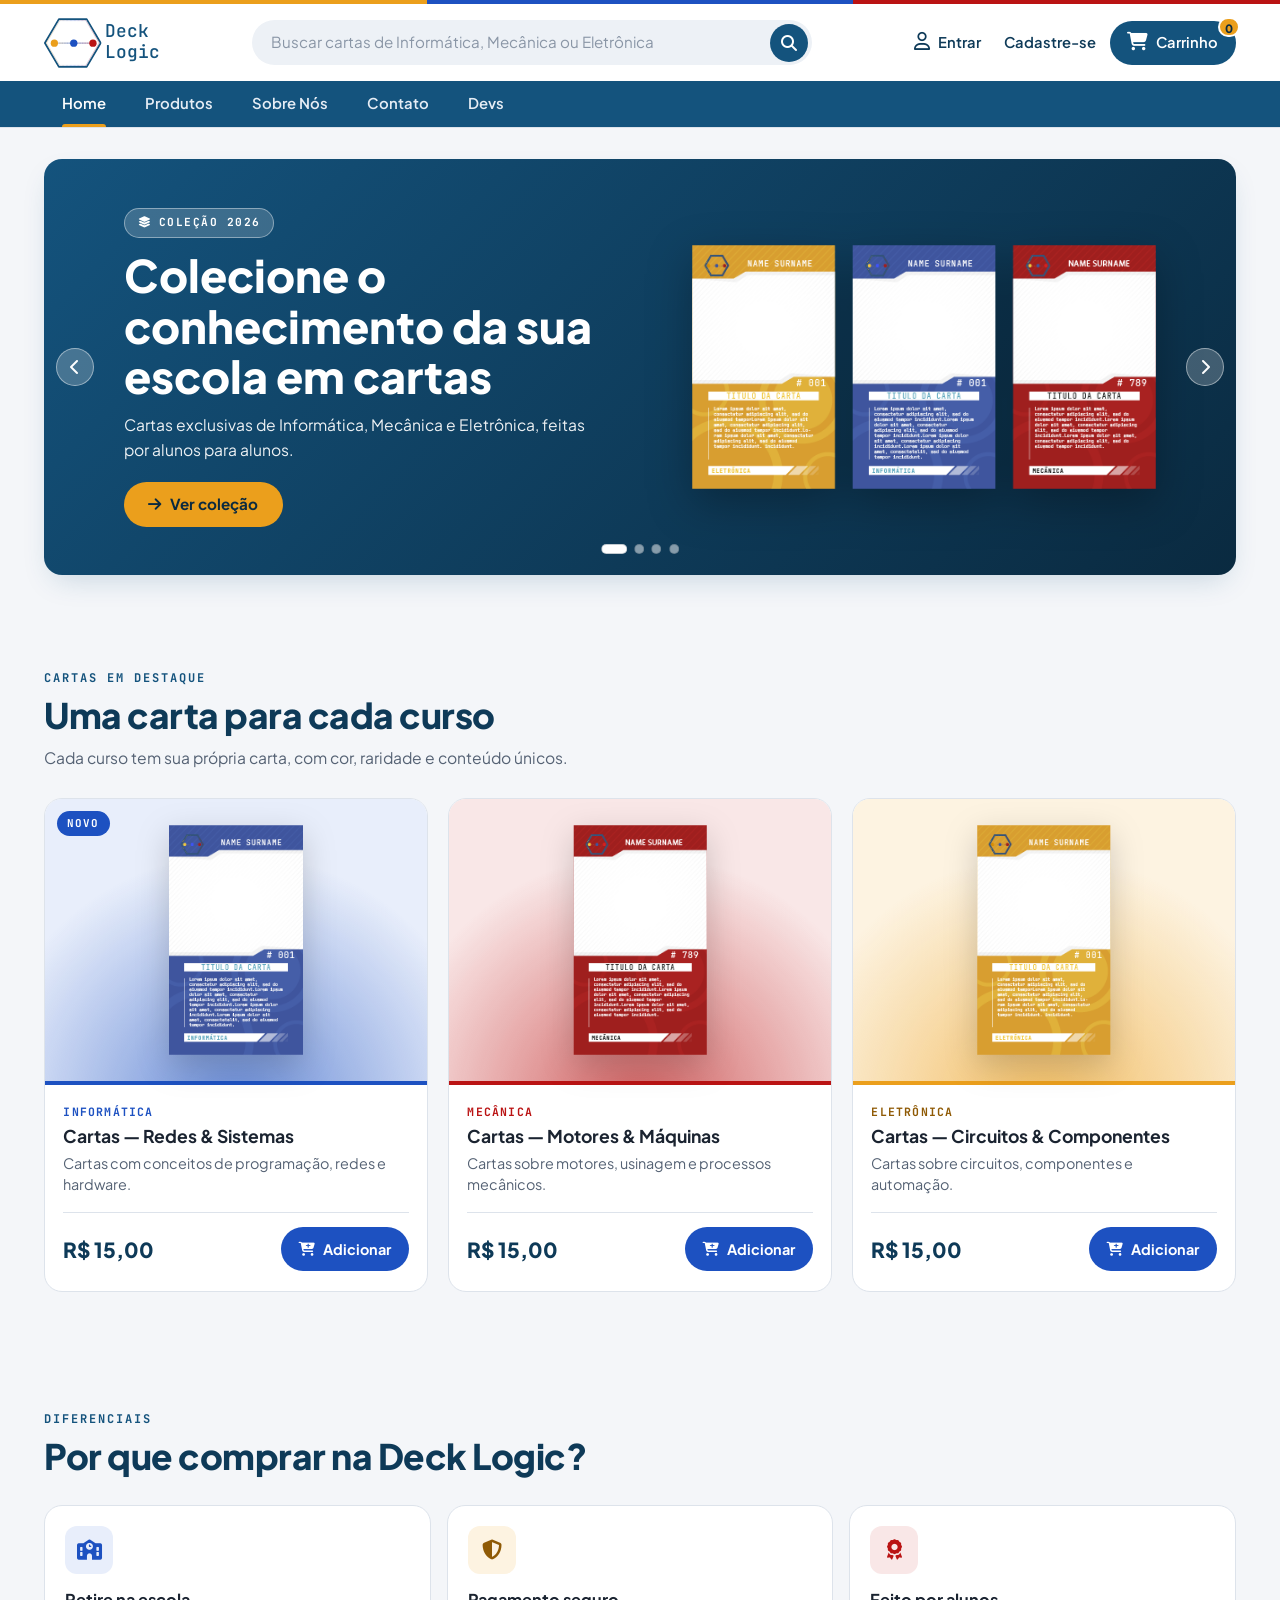
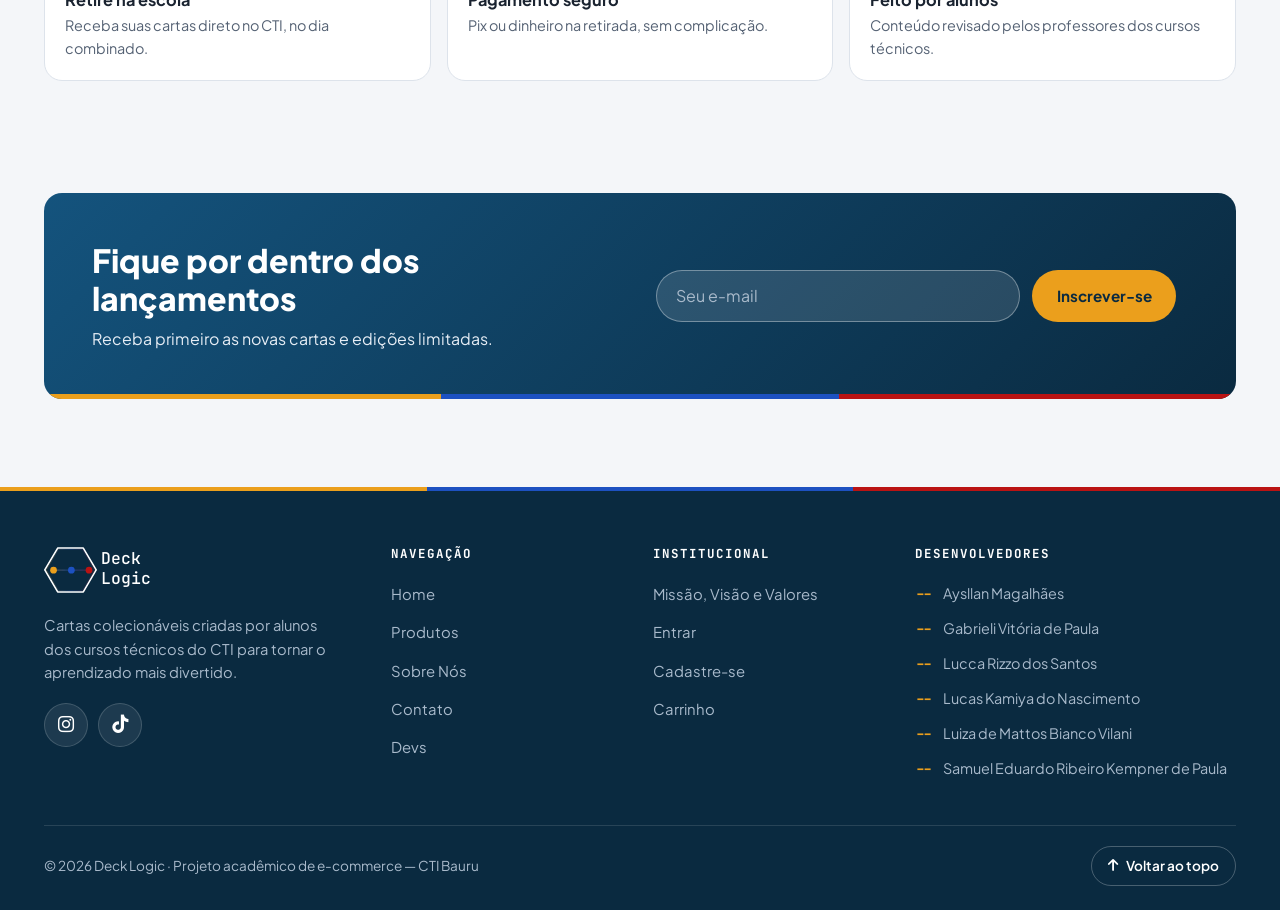
==== commit 93489c7d: "feat(front): reorganiza projeto, mobile first e nova identidade visual - Estrutura por tipo: css/, j" ====
--- a/front/index.html
+++ b/front/index.html
@@ -4,160 +4,224 @@
 <head>
     <meta charset="UTF-8">
     <meta name="viewport" content="width=device-width, initial-scale=1.0">
-    <title>LogicDeck - Cartas Colecionáveis dos Cursos</title>
+    <title>Deck Logic — Cartas colecionáveis dos cursos técnicos</title>
+    <meta name="description" content="Cartas colecionáveis de Informática, Mecânica e Eletrônica feitas por alunos do CTI.">
+    <meta name="theme-color" content="#14537D">
+    <link rel="icon" type="image/png" href="img/brand/favicon.png">
+    <link rel="preconnect" href="https://fonts.googleapis.com">
+    <link rel="preconnect" href="https://fonts.gstatic.com" crossorigin>
+    <link rel="stylesheet" href="https://fonts.googleapis.com/css2?family=JetBrains+Mono:wght@500;700;800&family=Plus+Jakarta+Sans:wght@400;500;600;700;800&display=swap">
+    <link rel="stylesheet" href="https://cdnjs.cloudflare.com/ajax/libs/font-awesome/6.4.0/css/all.min.css">
     <link rel="stylesheet" href="css/style.css">
-    <link rel="stylesheet" href="https://cdnjs.cloudflare.com/ajax/libs/font-awesome/6.4.0/css/all.min.css">
 </head>
 
-<body id="top">
-
-    <header>
-        <div class="container">
-            <div class="header-top">
-                <a href="index.html" class="logo">
-    <img src="https://www.dropbox.com/scl/fi/shnp5xk8jj5y73xjae56d/imagem_2026-09-23_094559662.png?rlkey=5o48pzml6rfqbvz28eb4smpcr&st=fedodi1j&raw=1" alt="LogicDeck" style="height: 40px; width: auto;">
-    <div>Logic<span>Deck</span></div>
-</a>
-
-                <form class="search-form" onsubmit="return false;">
-                    <input type="text" placeholder="Buscar baralho de Informática, Mecânica ou Eletrônica...">
-                    <button type="submit"><i class="fa-solid fa-magnifying-glass"></i> Buscar</button>
-                </form>
-
-                <nav class="user-nav">
-                    <a href="login.html"><i class="fa-solid fa-user"></i> Login</a>
-                    <a href="cadastro.html"><i class="fa-solid fa-user-plus"></i> Cadastro</a>
-                    <a href="carrinho.html" class="cart-btn">
-                        <i class="fa-solid fa-cart-shopping"></i> Carrinho
-                        <span class="cart-badge" id="cart-count">0</span>
-                    </a>
-                </nav>
-            </div>
-
-            <nav class="main-nav">
+<body>
+    <!-- Logo Deck Logic (SVG inline, reutilizado no header e no footer via <use>) -->
+    <svg class="svg-sprite" aria-hidden="true" focusable="false" xmlns="http://www.w3.org/2000/svg">
+        <defs>
+            <linearGradient id="grad-cursos" gradientUnits="userSpaceOnUse" x1="0" y1="0" x2="600" y2="0">
+                <stop offset="0" stop-color="#EB9F1C" />
+                <stop offset="0.5" stop-color="#1D51C1" />
+                <stop offset="1" stop-color="#BA1313" />
+            </linearGradient>
+            <symbol id="logo-mark" viewBox="0 0 600 521">
+                <polygon points="155,12 445,12 591,260 445,509 155,509 9,260" fill="none" stroke="currentColor" stroke-width="18" stroke-linejoin="round" />
+                <polygon points="163,27 437,27 574,260 437,494 163,494 26,260" fill="none" stroke="url(#grad-cursos)" stroke-width="6" stroke-dasharray="3 3" />
+                <line x1="108" y1="262" x2="510" y2="262" stroke="url(#grad-cursos)" stroke-width="14" stroke-dasharray="2 2" />
+                <circle cx="108" cy="262" r="38" fill="#EB9F1C" />
+                <circle cx="310" cy="262" r="38" fill="#1D51C1" />
+                <circle cx="510" cy="262" r="38" fill="#BA1313" />
+            </symbol>
+            <symbol id="logo-full" viewBox="0 0 1212 521">
+                <use href="#logo-mark" width="600" height="521" />
+                <text x="640" y="195" fill="currentColor" font-family="'JetBrains Mono', ui-monospace, monospace" font-size="185" font-weight="500">Deck</text>
+                <text x="640" y="420" fill="currentColor" font-family="'JetBrains Mono', ui-monospace, monospace" font-size="185" font-weight="500">Logic</text>
+            </symbol>
+        </defs>
+    </svg>
+
+    <a class="skip-link" href="#conteudo">Pular para o conteúdo</a>
+
+    <header class="site-header" id="top">
+        <div class="brand-bar" aria-hidden="true"></div>
+        <div class="container header-inner">
+            <a href="index.html" class="logo" aria-label="Deck Logic — página inicial">
+                <svg class="logo-svg" aria-hidden="true"><use href="#logo-full" /></svg>
+            </a>
+
+            <form class="search-form" action="produtos.html" method="get" role="search">
+                <label for="busca" class="sr-only">Buscar cartas</label>
+                <input type="search" id="busca" name="q" placeholder="Buscar cartas de Informática, Mecânica ou Eletrônica">
+                <button type="submit" aria-label="Buscar"><i class="fa-solid fa-magnifying-glass"></i></button>
+            </form>
+
+            <nav class="user-nav" aria-label="Conta e carrinho">
+                <a href="login.html" class="user-link" aria-label="Entrar"><i class="fa-regular fa-user"></i><span>Entrar</span></a>
+                <a href="cadastro.html" class="user-link user-link--signup"><span>Cadastre-se</span></a>
+                <a href="carrinho.html" class="cart-btn" aria-label="Carrinho">
+                    <i class="fa-solid fa-cart-shopping"></i><span class="cart-label">Carrinho</span>
+                    <span class="cart-badge" id="cart-count">0</span>
+                </a>
+            </nav>
+
+            <button class="nav-toggle" type="button" aria-controls="menu-principal" aria-expanded="false" aria-label="Abrir menu">
+                <span class="nav-toggle-bar"></span>
+                <span class="nav-toggle-bar"></span>
+                <span class="nav-toggle-bar"></span>
+            </button>
+        </div>
+
+        <div class="nav-backdrop" id="nav-backdrop"></div>
+
+        <nav class="main-nav" id="menu-principal" aria-label="Menu principal">
+            <div class="main-nav-head">
+                <span class="main-nav-title">Menu</span>
+                <button class="nav-close" type="button" aria-label="Fechar menu"><i class="fa-solid fa-xmark"></i></button>
+            </div>
+            <div class="container">
                 <ul>
-                    <li><a href="index.html" class="active">Home</a></li>
-                    <li><a href="produtos.html">Produtos</a></li>
-                    <li><a href="sobre.html">Sobre Nós</a></li>
-                    <li><a href="contato.html">Contato</a></li>
-                    <li><a href="desenvolvedores.html">Devs</a></li>
+                    <li><a href="index.html" class="active" aria-current="page"><i class="fa-solid fa-house"></i>Home</a></li>
+                    <li><a href="produtos.html"><i class="fa-solid fa-layer-group"></i>Produtos</a></li>
+                    <li><a href="sobre.html"><i class="fa-solid fa-circle-info"></i>Sobre Nós</a></li>
+                    <li><a href="contato.html"><i class="fa-solid fa-envelope"></i>Contato</a></li>
+                    <li><a href="desenvolvedores.html"><i class="fa-solid fa-code"></i>Devs</a></li>
+                    <li class="main-nav-extra main-nav-extra--first"><a href="login.html"><i class="fa-regular fa-user"></i>Entrar</a></li>
+                    <li class="main-nav-extra"><a href="cadastro.html"><i class="fa-solid fa-user-plus"></i>Cadastre-se</a></li>
                 </ul>
-            </nav>
-        </div>
+            </div>
+        </nav>
     </header>
 
-    <main>
-
-     <!-- Banner -->
-<section id="banner" class="hero-section container">
-    <div class="carousel-container">
-
-        <div class="carousel-slide active" style="background: #1164B4;">
-            <div class="carousel-content">
-                <span class="hero-tag"><i class="fa-solid fa-microchip"></i> Curso de Informática</span>
-                <h2>Colecione o conhecimento da sua escola em cartas</h2>
-                <p>Baralhos exclusivos de Informática, Mecânica e Eletrônica, feitos por alunos para alunos.</p>
-                <a href="produtos.html" class="btn-hero">
-                    <i class="fa-solid fa-arrow-right"></i> Ver Coleção
-                </a>
-            </div>
-        </div>
-
-        <div class="carousel-slide" style="background: #2f7fc1;">
-            <div class="carousel-content">
-                <span class="hero-tag"><i class="fa-solid fa-gears"></i> Curso de Mecânica</span>
-                <h2>Baralho Motores & Máquinas já disponível</h2>
-                <p>52 cartas ilustradas sobre motores, usinagem e processos mecânicos.</p>
-                <a href="produtos.html" class="btn-hero">
-                    <i class="fa-solid fa-arrow-right"></i> Conferir Baralho
-                </a>
-            </div>
-        </div>
-
-        <button type="button" class="carousel-btn prev"><i class="fa-solid fa-chevron-left"></i></button>
-        <button type="button" class="carousel-btn next"><i class="fa-solid fa-chevron-right"></i></button>
-        <div class="carousel-indicators">
-            <span class="indicator-dot active"></span>
-            <span class="indicator-dot"></span>
-            <span class="indicator-dot"></span>
-        </div>
-    </div>
-</section>
-
-        <button type="button" class="carousel-btn prev"><i class="fa-solid fa-chevron-left"></i></button>
-        <button type="button" class="carousel-btn next"><i class="fa-solid fa-chevron-right"></i></button>
-        <div class="carousel-indicators">
-            <span class="indicator-dot active"></span>
-            <span class="indicator-dot"></span>
-            <span class="indicator-dot"></span>
-        </div>
-    </div>
-</section>
-
-        <!-- Produtos em Destaque -->
-        <section id="produtos" class="products-section container">
-            <div class="section-header">
-                <h2 class="section-title">Cartas em Destaque</h2>
-                <p class="section-subtitle">Cada curso tem sua própria carta, com raridades e efeitos únicos.</p>
-            </div>
-
-            <div class="category-filters">
-                <button class="filter-chip active">Todos</button>
-            </div>
+    <main id="conteudo">
+
+        <!-- Banner / carrossel -->
+        <section class="hero-section container" aria-label="Destaques">
+            <div class="carousel">
+                <div class="carousel-track">
+
+                    <article class="carousel-slide is-brand active">
+                        <div class="carousel-content">
+                            <span class="hero-tag"><i class="fa-solid fa-layer-group"></i> Coleção 2026</span>
+                            <h2>Colecione o conhecimento da sua escola em cartas</h2>
+                            <p>Cartas exclusivas de Informática, Mecânica e Eletrônica, feitas por alunos para alunos.</p>
+                            <a href="produtos.html" class="btn btn-accent"><i class="fa-solid fa-arrow-right"></i> Ver coleção</a>
+                        </div>
+                        <div class="carousel-media carousel-media--wide">
+                            <img src="img/cards/colecao.png" alt="As três cartas da coleção: Eletrônica, Informática e Mecânica" width="517" height="273">
+                        </div>
+                    </article>
+
+                    <article class="carousel-slide is-info">
+                        <div class="carousel-content">
+                            <span class="hero-tag"><i class="fa-solid fa-microchip"></i> Curso de Informática</span>
+                            <h2>Redes, código e hardware na palma da mão</h2>
+                            <p>Cartas com conceitos de programação, redes e sistemas.</p>
+                            <a href="produtos.html?q=informatica" class="btn btn-light"><i class="fa-solid fa-arrow-right"></i> Conferir cartas</a>
+                        </div>
+                        <div class="carousel-media carousel-media--single">
+                            <img src="img/cards/informatica.png" alt="Carta do curso de Informática" width="159" height="273">
+                        </div>
+                    </article>
+
+                    <article class="carousel-slide is-mec">
+                        <div class="carousel-content">
+                            <span class="hero-tag"><i class="fa-solid fa-gears"></i> Curso de Mecânica</span>
+                            <h2>Motores &amp; Máquinas já disponível</h2>
+                            <p>Cartas ilustradas sobre motores, usinagem e processos mecânicos.</p>
+                            <a href="produtos.html?q=mecanica" class="btn btn-light"><i class="fa-solid fa-arrow-right"></i> Conferir cartas</a>
+                        </div>
+                        <div class="carousel-media carousel-media--single">
+                            <img src="img/cards/mecanica.png" alt="Carta do curso de Mecânica" width="160" height="273">
+                        </div>
+                    </article>
+
+                    <article class="carousel-slide is-eletro">
+                        <div class="carousel-content">
+                            <span class="hero-tag"><i class="fa-solid fa-bolt"></i> Curso de Eletrônica</span>
+                            <h2>Circuitos e componentes que viram jogo</h2>
+                            <p>Cartas sobre eletrônica analógica, digital e automação.</p>
+                            <a href="produtos.html?q=eletronica" class="btn btn-light"><i class="fa-solid fa-arrow-right"></i> Conferir cartas</a>
+                        </div>
+                        <div class="carousel-media carousel-media--single">
+                            <img src="img/cards/eletronica.png" alt="Carta do curso de Eletrônica" width="160" height="273">
+                        </div>
+                    </article>
+
+                </div>
+
+                <button type="button" class="carousel-btn prev" aria-label="Slide anterior"><i class="fa-solid fa-chevron-left"></i></button>
+                <button type="button" class="carousel-btn next" aria-label="Próximo slide"><i class="fa-solid fa-chevron-right"></i></button>
+                <div class="carousel-indicators">
+                    <button type="button" class="indicator-dot active" aria-label="Slide 1"></button>
+                    <button type="button" class="indicator-dot" aria-label="Slide 2"></button>
+                    <button type="button" class="indicator-dot" aria-label="Slide 3"></button>
+                    <button type="button" class="indicator-dot" aria-label="Slide 4"></button>
+                </div>
+            </div>
+        </section>
+
+        <!-- Produtos em destaque -->
+        <section class="section container" aria-labelledby="titulo-destaques">
+            <header class="section-header">
+                <span class="section-eyebrow">Cartas em destaque</span>
+                <h2 class="section-title" id="titulo-destaques">Uma carta para cada curso</h2>
+                <p class="section-subtitle">Cada curso tem sua própria carta, com cor, raridade e conteúdo únicos.</p>
+            </header>
 
             <div class="products-grid">
 
-                <article class="product-card">
+                <article class="product-card is-info">
                     <div class="product-image-wrap">
-                        <i class="fa-solid fa-microchip" style="font-size: 3rem; color: var(--course-info); opacity: 0.5;"></i>
+                        <span class="product-badge">Novo</span>
+                        <img src="img/cards/informatica.png" alt="Carta azul do curso de Informática" width="159" height="273" loading="lazy">
                     </div>
                     <div class="product-details">
-                        <span class="product-course-tag" style="color: var(--course-info);">Informática</span>
-                        <h3>Cartas - Redes & Sistemas</h3>
-                        <p class="product-desc">cartas com conceitos de programação, redes e hardware.</p>
+                        <span class="product-course-tag">Informática</span>
+                        <h3>Cartas — Redes &amp; Sistemas</h3>
+                        <p class="product-desc">Cartas com conceitos de programação, redes e hardware.</p>
                         <div class="product-bottom">
-                            <div class="price-container">
-                                <span class="price-current">R$ 15,00</span>
-                            </div>
-                            <button class="btn-add-cart" onclick="addToCart(this)">
+                            <span class="price-current">R$ 15,00</span>
+                            <button type="button" class="btn-add-cart" onclick="addToCart(this)"
+                                data-id="informatica" data-name="Cartas — Redes &amp; Sistemas" data-course="Informática"
+                                data-course-class="is-info" data-price="15" data-img="img/cards/informatica.png">
                                 <i class="fa-solid fa-cart-plus"></i> Adicionar
                             </button>
                         </div>
                     </div>
                 </article>
 
-                <article class="product-card">
+                <article class="product-card is-mec">
                     <div class="product-image-wrap">
-                        <i class="fa-solid fa-gears" style="font-size: 3rem; color: var(--course-mec); opacity: 0.5;"></i>
+                        <img src="img/cards/mecanica.png" alt="Carta vermelha do curso de Mecânica" width="160" height="273" loading="lazy">
                     </div>
                     <div class="product-details">
-                        <span class="product-course-tag" style="color: var(--course-mec);">Mecânica</span>
-                        <h3>Cartas - Motores & Máquinas</h3>
-                        <p class="product-desc"> cartas sobre o curso de motores e processos mecânicos.</p>
+                        <span class="product-course-tag">Mecânica</span>
+                        <h3>Cartas — Motores &amp; Máquinas</h3>
+                        <p class="product-desc">Cartas sobre motores, usinagem e processos mecânicos.</p>
                         <div class="product-bottom">
-                            <div class="price-container">
-                                <span class="price-current">R$ 15,00</span>
-                            </div>
-                            <button class="btn-add-cart" onclick="addToCart(this)">
+                            <span class="price-current">R$ 15,00</span>
+                            <button type="button" class="btn-add-cart" onclick="addToCart(this)"
+                                data-id="mecanica" data-name="Cartas — Motores &amp; Máquinas" data-course="Mecânica"
+                                data-course-class="is-mec" data-price="15" data-img="img/cards/mecanica.png">
                                 <i class="fa-solid fa-cart-plus"></i> Adicionar
                             </button>
                         </div>
                     </div>
                 </article>
 
-                <article class="product-card">
+                <article class="product-card is-eletro">
                     <div class="product-image-wrap">
-                        <i class="fa-solid fa-bolt" style="font-size: 3rem; color: var(--course-eletro); opacity: 0.5;"></i>
+                        <img src="img/cards/eletronica.png" alt="Carta amarela do curso de Eletrônica" width="160" height="273" loading="lazy">
                     </div>
                     <div class="product-details">
-                        <span class="product-course-tag" style="color: var(--course-eletro);">Eletrônica</span>
-                        <h3>Cartas - Circuitos & Componentes</h3>
-                        <p class="product-desc"> cartas sobre circuitos, componentes e automação.</p>
+                        <span class="product-course-tag">Eletrônica</span>
+                        <h3>Cartas — Circuitos &amp; Componentes</h3>
+                        <p class="product-desc">Cartas sobre circuitos, componentes e automação.</p>
                         <div class="product-bottom">
-                            <div class="price-container">
-                                <span class="price-current">R$ 15,00</span>
-                            </div>
-                            <button class="btn-add-cart" onclick="addToCart(this)">
+                            <span class="price-current">R$ 15,00</span>
+                            <button type="button" class="btn-add-cart" onclick="addToCart(this)"
+                                data-id="eletronica" data-name="Cartas — Circuitos &amp; Componentes" data-course="Eletrônica"
+                                data-course-class="is-eletro" data-price="15" data-img="img/cards/eletronica.png">
                                 <i class="fa-solid fa-cart-plus"></i> Adicionar
                             </button>
                         </div>
@@ -168,106 +232,113 @@
         </section>
 
         <!-- Diferenciais -->
-        <section id="diferenciais" class="features-section container">
-            <div class="section-header">
-                <h2 class="section-title">Por que comprar na LogicDeck?</h2>
-            </div>
+        <section class="section container" aria-labelledby="titulo-diferenciais">
+            <header class="section-header">
+                <span class="section-eyebrow">Diferenciais</span>
+                <h2 class="section-title" id="titulo-diferenciais">Por que comprar na Deck Logic?</h2>
+            </header>
 
             <div class="features-grid">
-                <div class="feature-card">
-                    <div class="feature-icon"><i class="fa-solid fa-truck-fast"></i></div>
-                    <h3>Compre na Escola</h3>
-                    <p>Receba seu baralho direto no dia da semana do colégio do CTI.</p>
+                <article class="feature-card is-info">
+                    <div class="feature-icon"><i class="fa-solid fa-school"></i></div>
+                    <div>
+                        <h3>Retire na escola</h3>
+                        <p>Receba suas cartas direto no CTI, no dia combinado.</p>
+                    </div>
+                </article>
+                <article class="feature-card is-eletro">
+                    <div class="feature-icon"><i class="fa-solid fa-shield-halved"></i></div>
+                    <div>
+                        <h3>Pagamento seguro</h3>
+                        <p>Pix ou dinheiro na retirada, sem complicação.</p>
+                    </div>
+                </article>
+                <article class="feature-card is-mec">
+                    <div class="feature-icon"><i class="fa-solid fa-award"></i></div>
+                    <div>
+                        <h3>Feito por alunos</h3>
+                        <p>Conteúdo revisado pelos professores dos cursos técnicos.</p>
+                    </div>
+                </article>
+            </div>
+        </section>
+
+        <!-- Newsletter -->
+        <section class="section container" aria-labelledby="titulo-newsletter">
+            <div class="newsletter-box">
+                <div>
+                    <h2 id="titulo-newsletter">Fique por dentro dos lançamentos</h2>
+                    <p>Receba primeiro as novas cartas e edições limitadas.</p>
                 </div>
-                <div class="feature-card">
-                    <div class="feature-icon"><i class="fa-solid fa-shield-halved"></i></div>
-                    <h3>Pagamento Seguro</h3>
-                    <p>Pix ou dinheiro no CTI, com total segurança.</p>
-                </div>
-                <div class="feature-card">
-                    <div class="feature-icon"><i class="fa-solid fa-award"></i></div>
-                    <h3>Feito por Alunos</h3>
-                    <p>Conteúdo revisado pelos professores dos cursos técnicos.</p>
-                </div>
-                <div class="feature-card">
-                    <div class="feature-icon"><i class="fa-solid fa-headset"></i></div>
-                    <h3>Suporte Direto</h3>
-                    <p>Fale com a equipe de desenvolvedores pelo canal de contato.</p>
-                </div>
+                <form class="newsletter-form" id="newsletterForm">
+                    <label for="news-email" class="sr-only">Seu e-mail</label>
+                    <input type="email" id="news-email" placeholder="Seu e-mail" required>
+                    <button type="submit" class="btn btn-accent">Inscrever-se</button>
+                </form>
             </div>
         </section>
 
-        <!-- Newsletter -->
-        <section class="newsletter-section container">
-            <div class="newsletter-box">
-                <h2>Fique dentro dos lançamentos</h2>
-                <p>Inscreva-se e compre mais!</p>
-                <form class="newsletter-form" onsubmit="return false;">
-                    <input type="email" placeholder="Seu e-mail">
-                    <button type="submit">Inscrever-se</button>
-                </form>
-            </div>
-        </section>
-
     </main>
 
-    <footer id="footer">
+    <footer class="site-footer">
+        <div class="brand-bar" aria-hidden="true"></div>
         <div class="container">
             <div class="footer-grid">
-                <div class="footer-brand">
-                    <a href="index.html" class="logo">
-                        <div class="logo-icon"><i class="fa-solid fa-layer-group"></i></div>
-                        <div>Logic<span>Deck</span></div>
+                <section class="footer-brand" aria-label="Sobre a Deck Logic">
+                    <a href="index.html" class="logo logo--footer" aria-label="Deck Logic — página inicial">
+                        <svg class="logo-svg" aria-hidden="true"><use href="#logo-full" /></svg>
                     </a>
-                    <p>Cartas colecionáveis criadas por alunos dos cursos técnicos, para tornar o aprendizado mais divertido.</p>
-                    <div class="social-links" style="margin-top: 1.25rem;">
-                        <a href="#" class="social-icon"><i class="fa-brands fa-instagram"></i></a>
-                        <a href="#" class="social-icon"><i class="fa-brands fa-tiktok"></i></a>
-                    </div>
-                </div>
-
-                <div class="footer-column">
-                    <h3>Institucional</h3>
+                    <p>Cartas colecionáveis criadas por alunos dos cursos técnicos do CTI para tornar o aprendizado mais divertido.</p>
+                    <ul class="social-links">
+                        <li><a href="#" class="social-icon" aria-label="Instagram da Deck Logic"><i class="fa-brands fa-instagram"></i></a></li>
+                        <li><a href="#" class="social-icon" aria-label="TikTok da Deck Logic"><i class="fa-brands fa-tiktok"></i></a></li>
+                    </ul>
+                </section>
+
+                <nav class="footer-column" aria-label="Navegação do rodapé">
+                    <h2>Navegação</h2>
                     <ul>
+                        <li><a href="index.html">Home</a></li>
+                        <li><a href="produtos.html">Produtos</a></li>
                         <li><a href="sobre.html">Sobre Nós</a></li>
-                        <li><a href="missao.html">Missão e Visão</a></li>
                         <li><a href="contato.html">Contato</a></li>
+                        <li><a href="desenvolvedores.html">Devs</a></li>
                     </ul>
-                </div>
-
-                <div class="footer-column">
-                    <h3>Cursos</h3>
+                </nav>
+
+                <section class="footer-column">
+                    <h2>Institucional</h2>
                     <ul>
-                        <li><a href="produtos.html">Informática</a></li>
-                        <li><a href="produtos.html">Mecânica</a></li>
-                        <li><a href="produtos.html">Eletrônica</a></li>
+                        <li><a href="missao.html">Missão, Visão e Valores</a></li>
+                        <li><a href="login.html">Entrar</a></li>
+                        <li><a href="cadastro.html">Cadastre-se</a></li>
+                        <li><a href="carrinho.html">Carrinho</a></li>
                     </ul>
-                </div>
-
-                <div class="footer-column">
-                    <h3>Desenvolvedores</h3>
+                </section>
+
+                <section class="footer-column">
+                    <h2>Desenvolvedores</h2>
+                    <!-- TODO: trocar "--" pelo número de chamada de cada integrante -->
                     <ul class="footer-devs">
-                        <li><i class="fa-solid fa-code"></i> Aysllan Magalhães</li>
-                        <li><i class="fa-solid fa-code"></i> Gabrieli Vitória de Paula</li>
-                        <li><i class="fa-solid fa-code"></i> Lucca Rizzo dos Santos</li>
-                        <li><i class="fa-solid fa-code"></i> Lucas Kamiya do Nascimento</li>
-                        <li><i class="fa-solid fa-code"></i> Luiza de Mattos Bianco Vilani </li>
-                        <li><i class="fa-solid fa-code"></i> Samuel Eduardo Ribeiro Kempner de Paula</li>
+                        <li><span class="dev-num">--</span>Aysllan Magalhães</li>
+                        <li><span class="dev-num">--</span>Gabrieli Vitória de Paula</li>
+                        <li><span class="dev-num">--</span>Lucca Rizzo dos Santos</li>
+                        <li><span class="dev-num">--</span>Lucas Kamiya do Nascimento</li>
+                        <li><span class="dev-num">--</span>Luiza de Mattos Bianco Vilani</li>
+                        <li><span class="dev-num">--</span>Samuel Eduardo Ribeiro Kempner de Paula</li>
                     </ul>
-                </div>
+                </section>
             </div>
 
             <div class="footer-bottom">
-                <p>&copy; 2026 LogicDeck. Todos os direitos reservados.</p>
-                <p>Projeto acadêmico de E-commerce</p>
+                <p>&copy; 2026 Deck Logic · Projeto acadêmico de e-commerce — CTI Bauru</p>
+                <a href="#top" class="back-to-top"><i class="fa-solid fa-arrow-up"></i> Voltar ao topo</a>
             </div>
         </div>
     </footer>
 
- <script src="script.js"></script>
- <a href="#"><i class="fa-solid fa-user"></i><span>Entrar</span></a>
- <meta name="viewport" content="width=device-width, initial-scale=1.0">
-
+    <div class="toast-container" id="toast-container" aria-live="polite"></div>
+    <script src="js/script.js"></script>
 </body>
 
-</html>+</html>
--- a/front/css/style.css
+++ b/front/css/style.css
@@ -1,65 +1,98 @@
 /* ==========================================================================
-   LOGICDECK — MOBILE FIRST
+   DECK LOGIC — FOLHA DE ESTILO PRINCIPAL (MOBILE FIRST)
+   Estilo base = celular. Telas maiores entram por @media (min-width: ...).
+   Breakpoints: 480px (celular grande) · 768px (tablet) · 1024px (desktop)
+
+   Índice
+   01. Tokens (cores, fontes, espaçamentos)
+   02. Reset e base
+   03. Utilitários
+   04. Header
+   05. Menu principal (hambúrguer no celular)
+   06. Botões
+   07. Hero / carrossel
+   08. Cards de produto
+   09. Diferenciais
+   10. Newsletter
+   11. Footer
+   12. Toast
+   13. Página: Produtos
+   14. Página: Carrinho
+   15. Páginas: Login / Cadastro / Contato (formulários)
+   16. Página: Sobre Nós
+   17. Página: Desenvolvedores
+   18. Página: Missão
    ========================================================================== */
-@import url('https://fonts.googleapis.com/css2?family=Plus+Jakarta+Sans:wght@300;400;500;600;700;800&display=swap');
-@import url('https://cdnjs.cloudflare.com/ajax/libs/font-awesome/6.4.0/css/all.min.css');
-
+
+/* ==========================================================================
+   01. TOKENS
+   ========================================================================== */
 :root {
-    /* Paleta de cores - profissional, baseada na logo (azul + laranja + vermelho) */
-    --bg-main: #f5f7fa;
-    --bg-surface: #ffffff;
-    --bg-surface-hover: #eef2f7;
-    --bg-glass: rgba(255, 255, 255, 0.9);
-
-    --primary: #1B3A6B;
-    --primary-hover: #142c52;
-    --primary-glow: rgba(27, 58, 107, 0.14);
-
-    --accent: #E3963E;
-    --accent-hover: #c97f2c;
-    --accent-glow: rgba(227, 150, 62, 0.16);
-
-    --danger: #C0392B;
-    --danger-hover: #a5301f;
-
-    --accent-gradient: var(--primary);
-    --card-gradient: linear-gradient(180deg, rgba(27, 58, 107, 0.06) 0%, rgba(27, 58, 107, 0.01) 100%);
-
-    --text-main: #1c232c;
-    --text-muted: #5c6a7c;
-    --text-dim: #97a3b3;
-
-    --border-color: rgba(27, 58, 107, 0.10);
-    --border-light: rgba(27, 58, 107, 0.20);
-
-    /* Cores por curso — refletindo as 3 cores da logo */
-    --course-info: #1B3A6B;
-    --course-mec: #E3963E;
-    --course-eletro: #C0392B;
-
-    /* Layout e espaçamento */
+    /* Marca (tirado da logo) */
+    --navy: #14537D;
+    --navy-dark: #0E3A58;
+    --navy-deep: #0A2A40;
+
+    /* Cores dos cursos */
+    --info: #1D51C1;
+    --info-dark: #163F98;
+    --info-soft: #E8EEFB;
+
+    --eletro: #EB9F1C;
+    --eletro-ink: #8F5A05;      /* versão escura p/ texto sobre branco (contraste) */
+    --eletro-soft: #FDF3E1;
+
+    --mec: #BA1313;
+    --mec-dark: #950F0F;
+    --mec-soft: #F9E7E7;
+
+    /* Faixa tricolor da marca */
+    --brand-stripe: linear-gradient(90deg, var(--eletro) 0 33.33%, var(--info) 33.33% 66.66%, var(--mec) 66.66% 100%);
+
+    /* Superfícies e texto */
+    --bg-main: #F4F6F9;
+    --bg-surface: #FFFFFF;
+    --bg-muted: #EDF1F6;
+
+    --text-main: #1A2330;
+    --text-muted: #556274;
+    --text-dim: #8A96A6;
+    --text-on-dark: #E6EDF5;
+    --text-on-dark-muted: #A9BACB;
+
+    --border-color: #DDE3EB;
+    --border-strong: #C5CFDB;
+
+    --danger: var(--mec);
+
+    /* Tipografia */
+    --font-body: 'Plus Jakarta Sans', system-ui, -apple-system, 'Segoe UI', sans-serif;
+    --font-mono: 'JetBrains Mono', ui-monospace, 'Consolas', monospace;
+
+    /* Forma */
     --radius-sm: 8px;
-    --radius-md: 14px;
-    --radius-lg: 20px;
+    --radius-md: 12px;
+    --radius-lg: 18px;
     --radius-full: 9999px;
 
-    --shadow-sm: 0 4px 12px rgba(27, 58, 107, 0.08);
-    --shadow-glow: var(--shadow-sm);
-    --shadow-card: 0 10px 30px -8px rgba(27, 58, 107, 0.14);
-
-    --transition: all 0.3s cubic-bezier(0.4, 0, 0.2, 1);
-    --max-width: 1280px;
-
-    /* Espaçamento lateral do container (cresce junto com a tela) */
+    --shadow-sm: 0 2px 8px rgba(20, 83, 125, 0.08);
+    --shadow-card: 0 12px 30px -10px rgba(20, 83, 125, 0.22);
+
+    --transition: 0.25s cubic-bezier(0.4, 0, 0.2, 1);
+
+    /* Layout */
+    --max-width: 1240px;
     --gutter: 1rem;
-    /* Altura mínima de área clicável no toque */
     --touch: 44px;
+    --header-h: 64px;
 }
 
 /* ==========================================================================
-   RESET E BASE
+   02. RESET E BASE
    ========================================================================== */
-* {
+*,
+*::before,
+*::after {
     margin: 0;
     padding: 0;
     box-sizing: border-box;
@@ -67,10 +100,6 @@
 
 html {
     scroll-behavior: smooth;
-    font-family: 'Plus Jakarta Sans', sans-serif;
-    background-color: var(--bg-main);
-    color: var(--text-main);
-    line-height: 1.6;
     -webkit-text-size-adjust: 100%;
 }
 
@@ -79,59 +108,91 @@
     display: flex;
     flex-direction: column;
     overflow-x: hidden;
+    font-family: var(--font-body);
     font-size: 1rem;
-}
-
-img, video, iframe, svg {
+    line-height: 1.6;
+    color: var(--text-main);
+    background: var(--bg-main);
+}
+
+main {
+    flex: 1 0 auto;
+}
+
+img,
+video,
+iframe,
+svg {
+    display: block;
     max-width: 100%;
+}
+
+img {
     height: auto;
-    display: block;
-}
-
-h1, h2, h3, p, a, li {
+}
+
+h1, h2, h3, h4 {
+    line-height: 1.2;
+    overflow-wrap: break-word;
+}
+
+p, li, a {
     overflow-wrap: break-word;
 }
 
 a {
     color: inherit;
     text-decoration: none;
-    transition: var(--transition);
+    transition: color var(--transition), background-color var(--transition), border-color var(--transition);
 }
 
 ul {
     list-style: none;
+}
+
+button,
+input,
+select,
+textarea {
+    font: inherit;
+    color: inherit;
 }
 
 button {
     cursor: pointer;
     border: none;
-    outline: none;
-    font-family: inherit;
-    transition: var(--transition);
-}
-
-input {
-    font-family: inherit;
-    outline: none;
-    font-size: 1rem;
-}
-
-a:focus-visible,
-button:focus-visible,
-input:focus-visible {
-    outline: 3px solid var(--primary);
+    background: none;
+    transition: background-color var(--transition), color var(--transition), border-color var(--transition), transform var(--transition);
+}
+
+:focus-visible {
+    outline: 3px solid var(--info);
     outline-offset: 2px;
     border-radius: var(--radius-sm);
 }
 
 @media (prefers-reduced-motion: reduce) {
     html { scroll-behavior: auto; }
-    *, *::before, *::after {
+
+    *,
+    *::before,
+    *::after {
         animation-duration: 0.01ms !important;
         transition-duration: 0.01ms !important;
     }
 }
 
+/* Sprite SVG da logo: não pode usar display:none (quebra os gradientes) */
+.svg-sprite {
+    position: absolute;
+    width: 0;
+    height: 0;
+    overflow: hidden;
+}
+
+/* ==========================================================================
+   03. UTILITÁRIOS
+   ========================================================================== */
 .container {
     width: 100%;
     max-width: var(--max-width);
@@ -139,83 +200,196 @@
     padding: 0 var(--gutter);
 }
 
+.sr-only {
+    position: absolute;
+    width: 1px;
+    height: 1px;
+    padding: 0;
+    margin: -1px;
+    overflow: hidden;
+    clip: rect(0, 0, 0, 0);
+    white-space: nowrap;
+    border: 0;
+}
+
+.skip-link {
+    position: absolute;
+    left: 1rem;
+    top: -100px;
+    z-index: 2000;
+    padding: 0.6rem 1rem;
+    background: var(--navy);
+    color: #fff;
+    font-weight: 700;
+    border-radius: var(--radius-sm);
+}
+
+.skip-link:focus {
+    top: 1rem;
+}
+
+.brand-bar {
+    height: 4px;
+    background: var(--brand-stripe);
+}
+
+/* Modificadores de curso: definem as variáveis usadas pelos componentes.
+   Valores padrão (sem curso) = cor da marca. */
+:root {
+    --course: var(--navy);
+    --course-dark: var(--navy-dark);
+    --course-ink: var(--navy);
+    --course-soft: var(--bg-muted);
+}
+
+.is-info {
+    --course: var(--info);
+    --course-dark: var(--info-dark);
+    --course-ink: var(--info);
+    --course-soft: var(--info-soft);
+}
+
+.is-eletro {
+    --course: var(--eletro);
+    --course-dark: var(--eletro-ink);
+    --course-ink: var(--eletro-ink);
+    --course-soft: var(--eletro-soft);
+}
+
+.is-mec {
+    --course: var(--mec);
+    --course-dark: var(--mec-dark);
+    --course-ink: var(--mec);
+    --course-soft: var(--mec-soft);
+}
+
+.section {
+    padding-block: 2.5rem;
+}
+
+.section-header {
+    margin-bottom: 1.75rem;
+}
+
+.section-eyebrow {
+    display: inline-block;
+    font-family: var(--font-mono);
+    font-size: 0.75rem;
+    font-weight: 700;
+    letter-spacing: 2px;
+    text-transform: uppercase;
+    color: var(--navy);
+    margin-bottom: 0.4rem;
+}
+
 .section-title {
     font-size: clamp(1.5rem, 5vw, 2.2rem);
     font-weight: 800;
     letter-spacing: -0.5px;
-    margin-bottom: 1.25rem;
-    text-align: center;
-    color: var(--primary);
-    display: inline-block;
-}
-
-.section-header {
-    text-align: center;
-    margin-bottom: 2rem;
+    color: var(--navy-dark);
 }
 
 .section-subtitle {
     color: var(--text-muted);
-    font-size: 0.95rem;
+    font-size: 0.98rem;
     max-width: 60ch;
-    margin: 0.5rem auto 0;
+    margin-top: 0.5rem;
+}
+
+.page-hero {
+    padding-block: 2.25rem 1.5rem;
+}
+
+.page-hero h1 {
+    font-size: clamp(1.7rem, 6vw, 2.6rem);
+    font-weight: 800;
+    letter-spacing: -0.5px;
+    color: var(--navy-dark);
+    margin-bottom: 0.6rem;
+}
+
+.page-hero p {
+    color: var(--text-muted);
+    font-size: 1.02rem;
+    max-width: 62ch;
 }
 
 /* ==========================================================================
-   HEADER  (celular: logo + ícones na 1ª linha, busca ocupando a 2ª)
+   04. HEADER
+   Celular: [☰] [logo] [conta][carrinho] / busca em linha própria
+   Desktop: [logo] [busca] [entrar][cadastro][carrinho] / menu horizontal
    ========================================================================== */
-header {
-    background: var(--bg-glass);
-    backdrop-filter: blur(16px);
-    -webkit-backdrop-filter: blur(16px);
-    border-bottom: 1px solid var(--border-color);
+.site-header {
     position: sticky;
     top: 0;
     z-index: 1000;
-}
-
-.header-top {
-    display: flex;
-    align-items: center;
-    justify-content: space-between;
-    flex-wrap: wrap;
-    padding: 0.75rem 0;
-    gap: 0.75rem;
+    /* fundo sólido: backdrop-filter aqui prenderia o menu lateral (position: fixed) dentro do header */
+    background: #fff;
+    box-shadow: 0 1px 0 var(--border-color);
+}
+
+.header-inner {
+    display: grid;
+    grid-template-columns: 1fr auto auto;
+    grid-template-areas:
+        "logo user toggle"
+        "search search search";
+    align-items: center;
+    column-gap: 0.5rem;
+    row-gap: 0.6rem;
+    padding-top: 0.6rem;
+    padding-bottom: 0.75rem;
 }
 
 .logo {
-    display: flex;
-    align-items: center;
-    gap: 0.5rem;
-    font-size: 1.15rem;
-    font-weight: 800;
-    color: var(--text-main);
-    letter-spacing: -0.5px;
-    flex-shrink: 0;
-}
-
-.logo-icon {
-    width: 36px;
-    height: 36px;
-    background: var(--primary);
-    border-radius: var(--radius-md);
-    display: flex;
+    grid-area: logo;
+    display: inline-flex;
+    align-items: center;
+    justify-self: start;
+    color: var(--navy);
+    border-radius: var(--radius-sm);
+}
+
+.logo-svg {
+    height: 40px;
+    width: auto;
+    aspect-ratio: 1212 / 521;
+}
+
+.logo:hover {
+    opacity: 0.85;
+}
+
+/* Botão hambúrguer */
+.nav-toggle {
+    grid-area: toggle;
+    width: var(--touch);
+    height: var(--touch);
+    display: inline-flex;
+    flex-direction: column;
     align-items: center;
     justify-content: center;
-    color: #fff;
-    font-size: 1.05rem;
-    flex-shrink: 0;
-}
-
-/* Título "LogicDeck" agora em cor única (sem mistura de cores) */
-.logo span {
-    color: var(--text-main);
-}
-
+    gap: 5px;
+    border-radius: var(--radius-sm);
+    color: var(--navy);
+}
+
+.nav-toggle:hover {
+    background: var(--bg-muted);
+}
+
+.nav-toggle-bar {
+    display: block;
+    width: 22px;
+    height: 2px;
+    border-radius: 2px;
+    background: currentColor;
+    transition: transform var(--transition), opacity var(--transition);
+}
+
+/* Busca */
 .search-form {
-    order: 3;
-    flex: 1 1 100%;
-    max-width: 100%;
+    grid-area: search;
     position: relative;
     display: flex;
     align-items: center;
@@ -223,177 +397,327 @@
 
 .search-form input {
     width: 100%;
-    padding: 0.7rem 5.5rem 0.7rem 1rem;
-    background: var(--bg-surface-hover);
-    border: 1px solid var(--border-color);
+    min-height: var(--touch);
+    padding: 0.6rem 3.25rem 0.6rem 1.1rem;
+    font-size: 0.95rem;
+    background: var(--bg-muted);
+    border: 1px solid transparent;
     border-radius: var(--radius-full);
-    color: var(--text-main);
-    transition: var(--transition);
-}
-
-.search-form input:focus {
-    border-color: var(--primary);
-    background: #fff;
+    transition: border-color var(--transition), background-color var(--transition), box-shadow var(--transition);
 }
 
 .search-form input::placeholder {
     color: var(--text-dim);
 }
 
+.search-form input:focus {
+    outline: none;
+    background: #fff;
+    border-color: var(--info);
+    box-shadow: 0 0 0 4px rgba(29, 81, 193, 0.14);
+}
+
 .search-form button {
     position: absolute;
-    right: 5px;
-    background: var(--primary);
-    color: white;
-    min-height: 36px;
-    padding: 0.4rem 1rem;
-    border-radius: var(--radius-full);
-    font-weight: 600;
-    font-size: 0.85rem;
-    display: flex;
-    align-items: center;
-    gap: 0.4rem;
+    right: 4px;
+    width: 38px;
+    height: 38px;
+    border-radius: 50%;
+    background: var(--navy);
+    color: #fff;
+    display: inline-flex;
+    align-items: center;
+    justify-content: center;
 }
 
 .search-form button:hover {
-    background: var(--primary-hover);
-}
-
+    background: var(--info);
+}
+
+/* Conta + carrinho */
 .user-nav {
-    display: flex;
-    align-items: center;
-    gap: 0.35rem;
-}
-
-.user-nav a {
-    display: flex;
+    grid-area: user;
+    display: flex;
+    align-items: center;
+    gap: 0.25rem;
+}
+
+.user-link,
+.cart-btn {
+    position: relative;
+    display: inline-flex;
     align-items: center;
     justify-content: center;
     gap: 0.5rem;
     min-width: var(--touch);
     min-height: var(--touch);
+    padding: 0 0.6rem;
+    border-radius: var(--radius-full);
     font-weight: 600;
-    font-size: 0.95rem;
-    color: var(--text-muted);
-    padding: 0.5rem;
-    border-radius: var(--radius-sm);
-}
-
-.user-nav a:hover {
-    color: var(--text-main);
-    background: var(--bg-surface-hover);
-}
-
-.user-nav a span {
+    font-size: 0.92rem;
+    color: var(--navy-dark);
+}
+
+.user-link i,
+.cart-btn i {
+    font-size: 1.15rem;
+}
+
+.user-link:hover {
+    background: var(--bg-muted);
+}
+
+/* Rótulos e link de cadastro só aparecem no desktop */
+.user-link span,
+.cart-btn .cart-label,
+.user-link--signup {
     display: none;
 }
 
 .cart-btn {
-    position: relative;
-    overflow: visible;
-    background: var(--bg-surface-hover) !important;
-    border: 1px solid var(--border-color);
-    color: var(--text-main) !important;
+    background: var(--navy);
+    color: #fff;
+}
+
+.cart-btn:hover {
+    background: var(--info);
 }
 
 .cart-badge {
     position: absolute;
+    top: -4px;
+    right: -4px;
+    min-width: 20px;
+    height: 20px;
+    padding: 0 5px;
+    border-radius: var(--radius-full);
+    background: var(--eletro);
+    color: var(--navy-deep);
+    font-size: 0.72rem;
+    font-weight: 800;
+    line-height: 20px;
+    text-align: center;
+    border: 2px solid #fff;
+}
+
+/* ==========================================================================
+   05. MENU PRINCIPAL
+   Celular: gaveta lateral que desliza da direita. Desktop: barra horizontal.
+   ========================================================================== */
+.main-nav {
+    position: fixed;
     top: 0;
     right: 0;
-    transform: translate(40%, -40%);
-    background: var(--accent);
-    color: white;
-    font-size: 0.7rem;
-    font-weight: 800;
-    width: 18px;
-    height: 18px;
+    bottom: 0;
+    z-index: 1100;
+    width: min(82vw, 320px);
+    display: flex;
+    flex-direction: column;
+    overflow-y: auto;
+    background: #fff;
+    box-shadow: -12px 0 40px rgba(10, 42, 64, 0.25);
+    transform: translateX(100%);
+    visibility: hidden;
+    transition: transform 0.3s cubic-bezier(0.4, 0, 0.2, 1), visibility 0.3s;
+}
+
+.main-nav.is-open {
+    transform: translateX(0);
+    visibility: visible;
+}
+
+.main-nav-head {
+    display: flex;
+    align-items: center;
+    justify-content: space-between;
+    padding: 0.75rem 0.75rem 0.75rem 1rem;
+    border-top: 4px solid transparent;
+    border-image: var(--brand-stripe) 1;
+    border-bottom: 1px solid var(--border-color);
+}
+
+.main-nav-title {
+    font-family: var(--font-mono);
+    font-size: 0.78rem;
+    font-weight: 700;
+    letter-spacing: 2px;
+    text-transform: uppercase;
+    color: var(--navy);
+}
+
+.nav-close {
+    width: var(--touch);
+    height: var(--touch);
+    display: inline-flex;
+    align-items: center;
+    justify-content: center;
     border-radius: 50%;
-    display: flex;
+    color: var(--navy);
+    font-size: 1.3rem;
+}
+
+.nav-close:hover {
+    background: var(--bg-muted);
+}
+
+.nav-backdrop {
+    position: fixed;
+    inset: 0;
+    z-index: 1050;
+    background: rgba(10, 42, 64, 0.5);
+    opacity: 0;
+    pointer-events: none;
+    transition: opacity 0.3s;
+}
+
+.nav-backdrop.is-visible {
+    opacity: 1;
+    pointer-events: auto;
+}
+
+body.nav-open {
+    overflow: hidden;
+}
+
+.main-nav .container {
+    padding: 0 0.5rem;
+}
+
+.main-nav ul {
+    display: flex;
+    flex-direction: column;
+    padding: 0.5rem 0 1rem;
+}
+
+.main-nav a {
+    display: flex;
+    align-items: center;
+    gap: 0.75rem;
+    min-height: 48px;
+    padding: 0 0.75rem;
+    border-radius: var(--radius-sm);
+    font-weight: 600;
+    color: var(--text-main);
+}
+
+.main-nav a i {
+    width: 20px;
+    text-align: center;
+    color: var(--navy);
+}
+
+.main-nav a:hover {
+    background: var(--bg-muted);
+}
+
+.main-nav a.active {
+    color: var(--info);
+    background: var(--info-soft);
+}
+
+.main-nav-extra--first {
+    margin-top: 0.5rem;
+    padding-top: 0.5rem;
+    border-top: 1px solid var(--border-color);
+}
+
+/* ==========================================================================
+   06. BOTÕES
+   ========================================================================== */
+.btn {
+    display: inline-flex;
     align-items: center;
     justify-content: center;
-    border: 2px solid var(--bg-surface);
-    line-height: 1;
-}
-
-.main-nav {
-    background: var(--bg-surface-hover);
-    border-top: 1px solid var(--border-color);
-}
-
-.main-nav ul {
-    display: flex;
-    align-items: center;
-    gap: 1.25rem;
-    padding: 0.5rem var(--gutter);
-    overflow-x: auto;
-    -webkit-overflow-scrolling: touch;
-    scrollbar-width: none;
-}
-
-.main-nav ul::-webkit-scrollbar {
-    display: none;
-}
-
-.main-nav a {
-    font-weight: 600;
-    font-size: 0.9rem;
-    color: var(--text-muted);
-    position: relative;
-    display: flex;
-    align-items: center;
+    gap: 0.55rem;
     min-height: var(--touch);
-    white-space: nowrap;
-}
-
-.main-nav a::after {
-    content: '';
-    position: absolute;
-    bottom: 4px;
-    left: 0;
-    width: 0%;
-    height: 2px;
-    background: var(--accent);
-    transition: var(--transition);
-    border-radius: 2px;
-}
-
-.main-nav a:hover,
-.main-nav a.active {
-    color: var(--text-main);
-}
-
-.main-nav a:hover::after,
-.main-nav a.active::after {
+    padding: 0.7rem 1.4rem;
+    border-radius: var(--radius-full);
+    font-weight: 700;
+    font-size: 0.95rem;
+    line-height: 1.2;
+    text-align: center;
+    border: 2px solid transparent;
+    transition: background-color var(--transition), color var(--transition), border-color var(--transition), transform var(--transition);
+}
+
+.btn:hover {
+    transform: translateY(-1px);
+}
+
+.btn-primary {
+    background: var(--info);
+    color: #fff;
+}
+
+.btn-primary:hover {
+    background: var(--info-dark);
+}
+
+.btn-accent {
+    background: var(--eletro);
+    color: var(--navy-deep);
+}
+
+.btn-accent:hover {
+    background: #F5B443;
+}
+
+.btn-outline {
+    border-color: currentColor;
+    color: var(--navy);
+    background: transparent;
+}
+
+.btn-outline:hover {
+    background: var(--navy);
+    border-color: var(--navy);
+    color: #fff;
+}
+
+.btn-light {
+    background: #fff;
+    color: var(--navy-dark);
+}
+
+.btn-light:hover {
+    background: var(--bg-muted);
+}
+
+.btn-block {
     width: 100%;
 }
 
 /* ==========================================================================
-   HERO / BANNER
+   07. HERO / CARROSSEL
+   Slides empilhados na mesma célula do grid: a altura acompanha o maior slide.
    ========================================================================== */
 .hero-section {
-    padding: 1.5rem 0 2rem;
-}
-
-.carousel-container {
+    padding-block: 1.25rem 1.5rem;
+}
+
+.carousel {
     position: relative;
-    border-radius: var(--radius-md);
+    border-radius: var(--radius-lg);
     overflow: hidden;
-    background: var(--bg-surface);
-    border: 1px solid var(--border-color);
     box-shadow: var(--shadow-card);
-    aspect-ratio: 4 / 3;
-    min-height: 320px;
+}
+
+.carousel-track {
+    display: grid;
 }
 
 .carousel-slide {
-    position: absolute;
-    inset: 0;
+    grid-area: 1 / 1;
+    display: grid;
+    grid-template-columns: 1fr auto; /* celular: texto | carta lado a lado */
+    gap: 0.75rem;
+    align-items: center;
+    padding: 1.25rem 1rem 2.4rem;
+    color: #fff;
+    background: var(--navy);
     opacity: 0;
     visibility: hidden;
-    transition: opacity 0.8s ease-in-out;
-    display: flex;
-    align-items: center;
-    background: var(--primary);
+    transition: opacity 0.6s ease, visibility 0.6s;
 }
 
 .carousel-slide.active {
@@ -401,125 +725,129 @@
     visibility: visible;
 }
 
-.carousel-content {
-    position: relative;
-    z-index: 10;
-    padding: 1.5rem;
-    max-width: 100%;
-}
+.carousel-slide.is-info { background: linear-gradient(135deg, var(--info) 0%, var(--info-dark) 100%); }
+.carousel-slide.is-mec { background: linear-gradient(135deg, var(--mec) 0%, var(--mec-dark) 100%); }
+.carousel-slide.is-eletro { background: linear-gradient(135deg, #F2B040 0%, var(--eletro) 100%); color: var(--navy-deep); }
+.carousel-slide.is-brand { background: linear-gradient(135deg, var(--navy) 0%, var(--navy-deep) 100%); }
 
 .hero-tag {
-    display: inline-block;
+    display: inline-flex;
+    align-items: center;
+    gap: 0.4rem;
     padding: 0.3rem 0.8rem;
-    background: rgba(255, 255, 255, 0.25);
-    border: 1px solid rgba(255, 255, 255, 0.5);
+    margin-bottom: 0.8rem;
     border-radius: var(--radius-full);
-    color: #fff;
+    background: rgba(255, 255, 255, 0.18);
+    border: 1px solid rgba(255, 255, 255, 0.4);
+    font-family: var(--font-mono);
+    font-size: 0.7rem;
     font-weight: 700;
-    font-size: 0.72rem;
+    letter-spacing: 1.5px;
     text-transform: uppercase;
-    letter-spacing: 1.5px;
-    margin-bottom: 0.75rem;
+}
+
+.is-eletro .hero-tag {
+    background: rgba(10, 42, 64, 0.1);
+    border-color: rgba(10, 42, 64, 0.3);
 }
 
 .carousel-content h2 {
-    font-size: clamp(1.4rem, 6vw, 2.8rem);
+    font-size: clamp(1.2rem, 5.4vw, 2.8rem);
     font-weight: 800;
-    line-height: 1.15;
-    margin-bottom: 0.75rem;
-    color: #fff;
+    line-height: 1.12;
+    margin-bottom: 0.7rem;
 }
 
 .carousel-content p {
-    font-size: 0.95rem;
-    color: rgba(255, 255, 255, 0.92);
+    display: none; /* no celular só título + botão, pra deixar o banner baixo */
+    font-size: 0.98rem;
+    opacity: 0.92;
     margin-bottom: 1.25rem;
-    max-width: 45ch;
-}
-
-.btn-hero {
-    display: inline-flex;
-    align-items: center;
+    max-width: 44ch;
+}
+
+.carousel-media {
+    display: flex;
     justify-content: center;
-    gap: 0.6rem;
-    min-height: var(--touch);
-    padding: 0.75rem 1.5rem;
-    background: var(--accent);
-    color: #fff;
-    font-weight: 700;
-    font-size: 0.95rem;
-    border-radius: var(--radius-full);
-    box-shadow: var(--shadow-sm);
-}
-
-.btn-hero:hover {
-    background: var(--accent-hover);
+}
+
+.carousel-media img {
+    width: auto;
+    max-height: 140px;
+    filter: drop-shadow(0 14px 22px rgba(0, 0, 0, 0.28));
+}
+
+.carousel-media--single img {
+    transform: rotate(-4deg);
+}
+
+/* Imagem larga (3 cartas) não cabe ao lado do texto no celular */
+.carousel-media--wide {
+    display: none;
+}
+
+.carousel .btn {
+    min-height: 40px;
+    padding: 0.5rem 1.1rem;
+    font-size: 0.88rem;
 }
 
 .carousel-btn {
     position: absolute;
-    top: 50%;
-    transform: translateY(-50%);
-    z-index: 20;
+    display: none;
+    z-index: 5;
     width: 38px;
     height: 38px;
     border-radius: 50%;
-    background: rgba(255, 255, 255, 0.3);
-    border: 1px solid rgba(255, 255, 255, 0.5);
-    color: white;
-    font-size: 1rem;
-    display: flex;
+    display: inline-flex;
     align-items: center;
     justify-content: center;
+    background: rgba(255, 255, 255, 0.22);
+    border: 1px solid rgba(255, 255, 255, 0.45);
+    color: #fff;
 }
 
 .carousel-btn:hover {
     background: #fff;
-    color: var(--primary-hover);
-}
-
-.carousel-btn.prev { left: 0.5rem; }
-.carousel-btn.next { right: 0.5rem; }
+    color: var(--navy);
+}
+
+.carousel-btn.prev { left: 0.75rem; }
+.carousel-btn.next { right: 0.75rem; }
 
 .carousel-indicators {
     position: absolute;
     bottom: 0.85rem;
     left: 50%;
     transform: translateX(-50%);
-    z-index: 20;
-    display: flex;
-    gap: 0.5rem;
+    z-index: 5;
+    display: flex;
+    gap: 0.45rem;
 }
 
 .indicator-dot {
     width: 10px;
     height: 10px;
-    border-radius: 50%;
+    border-radius: var(--radius-full);
     background: rgba(255, 255, 255, 0.5);
-    cursor: pointer;
-    transition: var(--transition);
+    border: 1px solid rgba(10, 42, 64, 0.25);
+    transition: width var(--transition), background-color var(--transition);
 }
 
 .indicator-dot.active {
-    width: 28px;
-    border-radius: 12px;
+    width: 26px;
     background: #fff;
 }
 
 /* ==========================================================================
-   PRODUTOS EM DESTAQUE
+   08. CARDS DE PRODUTO
    ========================================================================== */
-.products-section {
-    padding: 2rem 0;
-}
-
 .category-filters {
     display: flex;
     gap: 0.5rem;
     margin-bottom: 1.5rem;
     overflow-x: auto;
-    padding-bottom: 0.4rem;
-    -webkit-overflow-scrolling: touch;
+    padding-bottom: 0.3rem;
     scrollbar-width: none;
 }
 
@@ -529,21 +857,35 @@
 
 .filter-chip {
     flex: 0 0 auto;
+    display: inline-flex;
+    align-items: center;
+    gap: 0.45rem;
     min-height: 40px;
-    padding: 0.5rem 1.1rem;
+    padding: 0.45rem 1.1rem;
     border-radius: var(--radius-full);
-    border: 1px solid var(--border-color);
+    border: 1px solid var(--border-strong);
     background: var(--bg-surface);
     color: var(--text-muted);
     font-weight: 600;
-    font-size: 0.85rem;
+    font-size: 0.88rem;
     white-space: nowrap;
 }
 
-.filter-chip:hover,
+.filter-chip .dot {
+    width: 10px;
+    height: 10px;
+    border-radius: 50%;
+    background: var(--course, var(--navy));
+}
+
+.filter-chip:hover {
+    border-color: var(--navy);
+    color: var(--navy-dark);
+}
+
 .filter-chip.active {
-    background: var(--primary);
-    border-color: var(--primary);
+    background: var(--navy);
+    border-color: var(--navy);
     color: #fff;
 }
 
@@ -554,140 +896,161 @@
 }
 
 .product-card {
+    display: flex;
+    flex-direction: column;
     background: var(--bg-surface);
     border: 1px solid var(--border-color);
     border-radius: var(--radius-lg);
     overflow: hidden;
-    display: flex;
-    flex-direction: column;
-    transition: var(--transition);
+    transition: box-shadow var(--transition), transform var(--transition), border-color var(--transition);
+}
+
+.product-card:hover {
+    transform: translateY(-3px);
+    border-color: var(--border-strong);
+    box-shadow: var(--shadow-card);
+}
+
+.product-card[hidden] {
+    display: none;
+}
+
+.product-image-wrap {
     position: relative;
-}
-
-.product-card:hover {
-    border-color: var(--border-light);
-    box-shadow: var(--shadow-card);
+    display: flex;
+    align-items: center;
+    justify-content: center;
+    aspect-ratio: 4 / 3;
+    padding: 1rem;
+    background:
+        radial-gradient(circle at 50% 110%, var(--course) -40%, transparent 70%),
+        var(--course-soft);
+    border-bottom: 4px solid var(--course);
+}
+
+.product-image-wrap img {
+    width: auto;
+    height: 100%;
+    max-height: 230px;
+    object-fit: contain;
+    filter: drop-shadow(0 10px 16px rgba(0, 0, 0, 0.18));
+    transition: transform var(--transition);
+}
+
+.product-card:hover .product-image-wrap img {
+    transform: translateY(-4px) rotate(-2deg);
 }
 
 .product-badge {
     position: absolute;
     top: 0.75rem;
     left: 0.75rem;
-    z-index: 10;
-    color: white;
-    font-size: 0.7rem;
-    font-weight: 800;
-    padding: 0.3rem 0.7rem;
+    padding: 0.25rem 0.65rem;
     border-radius: var(--radius-full);
+    background: var(--course);
+    color: #fff;
+    font-family: var(--font-mono);
+    font-size: 0.68rem;
+    font-weight: 700;
+    letter-spacing: 1px;
     text-transform: uppercase;
-    letter-spacing: 0.5px;
-}
-
-.badge-info { background: var(--course-info); }
-.badge-mec { background: var(--course-mec); }
-.badge-eletro { background: var(--course-eletro); }
-
-.product-image-wrap {
-    position: relative;
-    width: 100%;
-    aspect-ratio: 4 / 3;
-    overflow: hidden;
-    background: var(--bg-surface-hover);
-    display: flex;
-    align-items: center;
-    justify-content: center;
-}
-
-.product-image-wrap img {
-    width: 100%;
-    height: 100%;
-    object-fit: cover;
+}
+
+.is-eletro .product-badge {
+    color: var(--navy-deep);
 }
 
 .product-details {
-    padding: 1.1rem;
     display: flex;
     flex-direction: column;
     flex-grow: 1;
+    padding: 1.1rem 1.15rem 1.2rem;
 }
 
 .product-course-tag {
-    font-size: 0.75rem;
+    font-family: var(--font-mono);
+    font-size: 0.72rem;
     font-weight: 700;
-    margin-bottom: 0.4rem;
+    letter-spacing: 1.2px;
     text-transform: uppercase;
-    letter-spacing: 0.5px;
+    color: var(--course-ink);
+    margin-bottom: 0.3rem;
 }
 
 .product-card h3 {
     font-size: 1.1rem;
     font-weight: 700;
-    margin-bottom: 0.4rem;
     color: var(--text-main);
+    margin-bottom: 0.35rem;
 }
 
 .product-desc {
+    flex-grow: 1;
     color: var(--text-muted);
-    font-size: 0.88rem;
+    font-size: 0.9rem;
+    line-height: 1.5;
     margin-bottom: 1rem;
-    line-height: 1.5;
-    flex-grow: 1;
 }
 
 .product-bottom {
     display: flex;
-    flex-direction: column;
-    align-items: stretch;
+    align-items: center;
+    justify-content: space-between;
     gap: 0.75rem;
-    margin-top: auto;
-    padding-top: 1rem;
+    padding-top: 0.9rem;
     border-top: 1px solid var(--border-color);
-}
-
-.price-container {
-    display: flex;
-    flex-direction: column;
-}
-
-.price-old {
-    font-size: 0.8rem;
-    color: var(--text-dim);
-    text-decoration: line-through;
 }
 
 .price-current {
     font-size: 1.3rem;
     font-weight: 800;
-    color: var(--primary-hover);
+    color: var(--navy-dark);
 }
 
 .btn-add-cart {
-    background: var(--bg-surface-hover);
-    border: 1px solid var(--primary);
-    color: var(--primary-hover);
+    display: inline-flex;
+    align-items: center;
+    justify-content: center;
+    gap: 0.5rem;
     min-height: var(--touch);
-    padding: 0.7rem 1rem;
-    border-radius: var(--radius-md);
+    padding: 0.6rem 1.1rem;
+    border-radius: var(--radius-full);
+    background: var(--info);
+    color: #fff;
     font-weight: 700;
     font-size: 0.9rem;
-    display: flex;
-    align-items: center;
-    justify-content: center;
-    gap: 0.5rem;
 }
 
 .btn-add-cart:hover {
-    background: var(--primary);
-    color: white;
+    background: var(--info-dark);
+}
+
+.btn-add-cart.is-added {
+    background: #1F8A4C;
+}
+
+.products-empty {
+    padding: 2.5rem 1.25rem;
+    border: 1px dashed var(--border-strong);
+    border-radius: var(--radius-lg);
+    background: var(--bg-surface);
+    color: var(--text-muted);
+}
+
+.products-empty[hidden] {
+    display: none;
+}
+
+.products-empty strong {
+    display: block;
+    color: var(--text-main);
+    font-size: 1.1rem;
+    margin-bottom: 0.3rem;
 }
 
 /* ==========================================================================
-   DIFERENCIAIS
+   09. DIFERENCIAIS
    ========================================================================== */
-.features-section {
-    padding: 2.5rem 0;
-}
-
 .features-grid {
     display: grid;
     grid-template-columns: 1fr;
@@ -695,914 +1058,1281 @@
 }
 
 .feature-card {
+    display: flex;
+    align-items: flex-start;
+    gap: 1rem;
+    padding: 1.25rem;
     background: var(--bg-surface);
     border: 1px solid var(--border-color);
     border-radius: var(--radius-lg);
-    padding: 1.5rem 1.25rem;
-    text-align: center;
-    transition: var(--transition);
+    transition: box-shadow var(--transition), border-color var(--transition);
+}
+
+.feature-card:hover {
+    border-color: var(--border-strong);
+    box-shadow: var(--shadow-card);
+}
+
+.feature-icon {
+    flex-shrink: 0;
+    width: 48px;
+    height: 48px;
+    display: flex;
+    align-items: center;
+    justify-content: center;
+    border-radius: var(--radius-md);
+    background: var(--course-soft, var(--info-soft));
+    color: var(--course-ink, var(--info));
+    font-size: 1.25rem;
+}
+
+.feature-card h3 {
+    font-size: 1.02rem;
+    font-weight: 700;
+    margin-bottom: 0.25rem;
+}
+
+.feature-card p {
+    color: var(--text-muted);
+    font-size: 0.9rem;
+}
+
+/* ==========================================================================
+   10. NEWSLETTER
+   ========================================================================== */
+.newsletter-box {
     position: relative;
     overflow: hidden;
-}
-
-.feature-card::before {
+    padding: 2rem 1.25rem;
+    border-radius: var(--radius-lg);
+    background: linear-gradient(135deg, var(--navy) 0%, var(--navy-deep) 100%);
+    color: #fff;
+}
+
+.newsletter-box::after {
     content: '';
     position: absolute;
-    top: 0;
     left: 0;
     right: 0;
-    height: 3px;
-    background: var(--accent);
-    opacity: 0;
-    transition: var(--transition);
-}
-
-.feature-card:hover {
-    border-color: var(--border-light);
-    box-shadow: var(--shadow-card);
-}
-
-.feature-card:hover::before {
-    opacity: 1;
-}
-
-.feature-icon {
-    width: 56px;
-    height: 56px;
-    margin: 0 auto 1rem;
-    background: var(--primary-glow);
-    border-radius: 50%;
-    display: flex;
-    align-items: center;
-    justify-content: center;
-    color: var(--primary-hover);
-    font-size: 1.4rem;
-    transition: var(--transition);
-}
-
-.feature-card:hover .feature-icon {
-    background: var(--primary);
-    color: white;
-}
-
-.feature-card h3 {
-    font-size: 1.05rem;
-    font-weight: 700;
-    margin-bottom: 0.4rem;
-}
-
-.feature-card p {
-    color: var(--text-muted);
-    font-size: 0.88rem;
-}
-
-/* ==========================================================================
-   VÍDEO
-   ========================================================================== */
-.video-section {
-    padding: 2.5rem 0;
-}
-
-.video-wrapper {
-    position: relative;
-    width: 100%;
-    max-width: 900px;
-    margin: 0 auto;
-    border-radius: var(--radius-md);
-    overflow: hidden;
-    box-shadow: var(--shadow-card);
-    border: 1px solid var(--border-color);
-    aspect-ratio: 16 / 9;
-    background: #000;
-}
-
-.video-wrapper iframe {
-    width: 100%;
-    height: 100%;
-    border: none;
-}
-
-/* ==========================================================================
-   NEWSLETTER
-   ========================================================================== */
-.newsletter-section {
-    padding: 2.5rem 0 3rem;
-}
-
-.newsletter-box {
-    background: var(--primary);
-    border-radius: var(--radius-lg);
-    padding: 2rem 1.25rem;
-    text-align: center;
-    position: relative;
-    overflow: hidden;
+    bottom: 0;
+    height: 5px;
+    background: var(--brand-stripe);
 }
 
 .newsletter-box h2 {
-    font-size: clamp(1.4rem, 5vw, 2.2rem);
+    font-size: clamp(1.4rem, 5vw, 2rem);
     font-weight: 800;
-    margin-bottom: 0.6rem;
-    color: #fff;
+    margin-bottom: 0.5rem;
 }
 
 .newsletter-box p {
-    color: rgba(255, 255, 255, 0.9);
-    font-size: 0.95rem;
-    margin-bottom: 1.5rem;
+    color: var(--text-on-dark);
+    margin-bottom: 1.25rem;
 }
 
 .newsletter-form {
     display: flex;
     flex-direction: column;
-    max-width: 500px;
-    margin: 0 auto;
     gap: 0.75rem;
+    max-width: 520px;
 }
 
 .newsletter-form input {
     width: 100%;
     min-height: var(--touch);
-    padding: 0.85rem 1.25rem;
+    padding: 0.75rem 1.2rem;
     border-radius: var(--radius-full);
-    border: 1px solid rgba(255, 255, 255, 0.4);
-    background: rgba(255, 255, 255, 0.15);
-    color: white;
+    border: 1px solid rgba(255, 255, 255, 0.35);
+    background: rgba(255, 255, 255, 0.12);
+    color: #fff;
 }
 
 .newsletter-form input::placeholder {
-    color: rgba(255, 255, 255, 0.8);
+    color: var(--text-on-dark-muted);
 }
 
 .newsletter-form input:focus {
-    background: rgba(255, 255, 255, 0.25);
-}
-
-.newsletter-form button {
-    min-height: var(--touch);
-    padding: 0.85rem 1.8rem;
-    background: var(--accent);
-    color: #fff;
-    font-weight: 700;
-    border-radius: var(--radius-full);
-}
-
-.newsletter-form button:hover {
-    background: var(--accent-hover);
+    outline: none;
+    border-color: var(--eletro);
+    background: rgba(255, 255, 255, 0.2);
 }
 
 /* ==========================================================================
-   RODAPÉ
+   11. FOOTER
    ========================================================================== */
-footer {
-    background: var(--bg-surface);
-    border-top: 1px solid var(--border-color);
-    padding: 2.5rem 0 1.5rem;
-    margin-top: auto;
+.site-footer {
+    margin-top: 2rem;
+    background: var(--navy-deep);
+    color: var(--text-on-dark);
 }
 
 .footer-grid {
     display: grid;
-    grid-template-columns: 1fr;
-    gap: 2rem;
-    margin-bottom: 2rem;
+    grid-template-columns: 1fr 1fr;
+    gap: 2rem 1.25rem;
+    padding: 2.5rem 0 2rem;
+}
+
+/* Celular: marca e devs ocupam a linha toda; Navegação e Institucional lado a lado */
+.footer-brand,
+.footer-column:last-child {
+    grid-column: 1 / -1;
+}
+
+.logo--footer {
+    color: #fff;
+}
+
+.logo--footer .logo-svg {
+    height: 46px;
 }
 
 .footer-brand p {
-    color: var(--text-muted);
-    margin-top: 0.75rem;
-    font-size: 0.9rem;
-    line-height: 1.6;
-    max-width: 55ch;
-}
-
-.footer-column h3 {
-    font-size: 1.05rem;
-    font-weight: 700;
-    color: var(--text-main);
-    margin-bottom: 1rem;
-    position: relative;
-    padding-bottom: 0.5rem;
-}
-
-.footer-column h3::after {
-    content: '';
-    position: absolute;
-    bottom: 0;
-    left: 0;
-    width: 30px;
-    height: 2px;
-    background: var(--accent);
-}
-
-.footer-column ul {
-    display: flex;
-    flex-direction: column;
-    gap: 0.4rem;
-}
-
-.footer-column a {
-    color: var(--text-muted);
+    margin-top: 0.9rem;
+    color: var(--text-on-dark-muted);
     font-size: 0.92rem;
-    display: inline-flex;
-    align-items: center;
-    gap: 0.5rem;
-    min-height: 40px;
-}
-
-.footer-column a:hover {
-    color: var(--primary-hover);
-}
-
-.footer-devs li {
-    color: var(--text-muted);
-    font-size: 0.92rem;
-    display: flex;
-    align-items: center;
+    max-width: 42ch;
+}
+
+.social-links {
+    display: flex;
     gap: 0.6rem;
-}
-
-.footer-devs i {
-    color: var(--primary);
-}
-
-.social-links {
-    display: flex;
-    gap: 0.6rem;
-    flex-wrap: wrap;
+    margin-top: 1.1rem;
 }
 
 .social-icon {
     width: var(--touch);
     height: var(--touch);
+    display: inline-flex;
+    align-items: center;
+    justify-content: center;
     border-radius: 50%;
-    background: var(--bg-surface-hover);
-    border: 1px solid var(--border-color);
-    display: flex;
-    align-items: center;
-    justify-content: center;
-    color: var(--text-muted);
-    font-size: 1.1rem;
+    background: rgba(255, 255, 255, 0.08);
+    border: 1px solid rgba(255, 255, 255, 0.16);
+    color: #fff;
+    font-size: 1.15rem;
 }
 
 .social-icon:hover {
-    background: var(--primary);
-    color: white;
+    background: var(--eletro);
+    border-color: var(--eletro);
+    color: var(--navy-deep);
+}
+
+.footer-column h2 {
+    font-family: var(--font-mono);
+    font-size: 0.78rem;
+    font-weight: 700;
+    letter-spacing: 2px;
+    text-transform: uppercase;
+    color: #fff;
+    margin-bottom: 0.9rem;
+}
+
+.footer-column ul {
+    display: flex;
+    flex-direction: column;
+    gap: 0.15rem;
+}
+
+.footer-column a {
+    display: inline-flex;
+    align-items: center;
+    min-height: 36px;
+    color: var(--text-on-dark-muted);
+    font-size: 0.93rem;
+}
+
+.footer-column a:hover {
+    color: #fff;
+}
+
+.footer-devs li {
+    display: flex;
+    gap: 0.6rem;
+    padding: 0.3rem 0;
+    color: var(--text-on-dark-muted);
+    font-size: 0.9rem;
+}
+
+.dev-num {
+    flex-shrink: 0;
+    min-width: 2ch;
+    font-family: var(--font-mono);
+    font-weight: 700;
+    color: var(--eletro);
 }
 
 .footer-bottom {
-    padding-top: 1.5rem;
-    border-top: 1px solid var(--border-color);
     display: flex;
     flex-direction: column;
-    align-items: center;
-    text-align: center;
+    align-items: flex-start;
+    gap: 0.9rem;
+    padding: 1.25rem 0 1.5rem;
+    border-top: 1px solid rgba(255, 255, 255, 0.12);
+    color: var(--text-on-dark-muted);
+    font-size: 0.85rem;
+}
+
+.back-to-top {
+    display: inline-flex;
+    align-items: center;
     gap: 0.5rem;
-    color: var(--text-dim);
-    font-size: 0.85rem;
+    min-height: 40px;
+    padding: 0 1rem;
+    border-radius: var(--radius-full);
+    border: 1px solid rgba(255, 255, 255, 0.25);
+    color: #fff;
+    font-weight: 600;
+}
+
+.back-to-top:hover {
+    background: #fff;
+    color: var(--navy-deep);
 }
 
 /* ==========================================================================
-   TOAST barra na parte de baixo, largura total
+   12. TOAST
    ========================================================================== */
 .toast-container {
     position: fixed;
     left: 1rem;
     right: 1rem;
     bottom: 1rem;
-    z-index: 9999;
+    z-index: 3000;
     display: flex;
     flex-direction: column;
     gap: 0.6rem;
+    pointer-events: none;
 }
 
 .toast {
+    display: flex;
+    align-items: center;
+    gap: 0.75rem;
+    padding: 0.85rem 1.1rem;
+    border-radius: var(--radius-md);
+    background: var(--navy-deep);
+    color: #fff;
+    box-shadow: var(--shadow-card);
+    font-size: 0.92rem;
+    animation: toastIn 0.3s ease-out;
+}
+
+.toast i {
+    color: var(--eletro);
+    font-size: 1.1rem;
+}
+
+@keyframes toastIn {
+    from { opacity: 0; transform: translateY(16px); }
+    to { opacity: 1; transform: translateY(0); }
+}
+
+/* ==========================================================================
+   13. PÁGINA: PRODUTOS
+   ========================================================================== */
+.search-result-info {
+    margin-bottom: 1rem;
+    color: var(--text-muted);
+}
+
+.search-result-info[hidden] {
+    display: none;
+}
+
+.search-result-info strong {
+    color: var(--text-main);
+}
+
+.search-result-info a,
+.products-empty a {
+    color: var(--info);
+    font-weight: 700;
+    text-decoration: underline;
+}
+
+/* ==========================================================================
+   14. PÁGINA: CARRINHO
+   ========================================================================== */
+.cart-layout {
+    display: grid;
+    grid-template-columns: 1fr;
+    gap: 1.5rem;
+    align-items: start;
+}
+
+.cart-items {
+    display: flex;
+    flex-direction: column;
+    gap: 0.9rem;
+}
+
+.cart-item {
+    display: grid;
+    grid-template-columns: 64px 1fr auto;
+    grid-template-areas:
+        "img info remove"
+        "img qty price";
+    align-items: center;
+    gap: 0.5rem 0.9rem;
+    padding: 0.9rem;
     background: var(--bg-surface);
-    border: 1px solid var(--primary);
+    border: 1px solid var(--border-color);
+    border-radius: var(--radius-md);
+}
+
+.cart-item-img {
+    grid-area: img;
+    width: 64px;
+    height: 88px;
+    display: flex;
+    align-items: center;
+    justify-content: center;
+    border-radius: var(--radius-sm);
+    background: var(--course-soft, var(--bg-muted));
+    overflow: hidden;
+}
+
+.cart-item-img img {
+    height: 80px;
+    width: auto;
+}
+
+.cart-item-info {
+    grid-area: info;
+    min-width: 0;
+}
+
+.cart-item-course {
+    font-family: var(--font-mono);
+    font-size: 0.7rem;
+    font-weight: 700;
+    letter-spacing: 1px;
+    text-transform: uppercase;
+    color: var(--course-ink, var(--navy));
+}
+
+.cart-item-info h3 {
+    font-size: 1rem;
+    font-weight: 700;
+}
+
+.cart-qty {
+    grid-area: qty;
+    justify-self: start;
+    display: inline-flex;
+    align-items: center;
+    gap: 0.4rem;
+    padding: 0.2rem;
+    border: 1px solid var(--border-color);
+    border-radius: var(--radius-full);
+}
+
+.cart-qty button {
+    width: 32px;
+    height: 32px;
+    border-radius: 50%;
+    background: var(--bg-muted);
+    font-weight: 700;
+}
+
+.cart-qty button:hover {
+    background: var(--navy);
+    color: #fff;
+}
+
+.cart-qty span {
+    min-width: 2ch;
+    text-align: center;
+    font-weight: 700;
+}
+
+.cart-item-price {
+    grid-area: price;
+    font-weight: 800;
+    color: var(--navy-dark);
+    text-align: right;
+}
+
+.cart-remove {
+    grid-area: remove;
+    justify-self: end;
+    width: 36px;
+    height: 36px;
+    border-radius: 50%;
+    color: var(--text-dim);
+}
+
+.cart-remove:hover {
+    color: var(--danger);
+    background: var(--mec-soft);
+}
+
+.cart-summary {
+    padding: 1.5rem;
+    background: var(--bg-surface);
+    border: 1px solid var(--border-color);
+    border-radius: var(--radius-lg);
+}
+
+.cart-summary h2 {
+    font-size: 1.15rem;
+    margin-bottom: 1.1rem;
+}
+
+.cart-summary-row {
+    display: flex;
+    justify-content: space-between;
+    margin-bottom: 0.7rem;
+    color: var(--text-muted);
+}
+
+.cart-summary-total {
+    display: flex;
+    justify-content: space-between;
+    padding-top: 1rem;
+    margin-bottom: 1.25rem;
+    border-top: 1px solid var(--border-color);
+    font-weight: 800;
+    font-size: 1.2rem;
+}
+
+.empty-cart {
+    padding: 3rem 1.25rem;
+    background: var(--bg-surface);
+    border: 1px solid var(--border-color);
+    border-radius: var(--radius-lg);
+}
+
+.empty-cart i {
+    font-size: 2.5rem;
+    color: var(--text-dim);
+    margin-bottom: 1rem;
+}
+
+.empty-cart h2 {
+    font-size: 1.3rem;
+    margin-bottom: 0.5rem;
+}
+
+.empty-cart p {
+    color: var(--text-muted);
+    margin-bottom: 1.25rem;
+}
+
+/* ==========================================================================
+   15. FORMULÁRIOS (LOGIN / CADASTRO / CONTATO)
+   ========================================================================== */
+.auth-section {
+    display: flex;
+    justify-content: center;
+    padding-block: 2rem 3rem;
+}
+
+.auth-card,
+.form-card {
+    width: 100%;
+    padding: 1.75rem 1.25rem;
+    background: var(--bg-surface);
+    border: 1px solid var(--border-color);
+    border-radius: var(--radius-lg);
+    box-shadow: var(--shadow-card);
+}
+
+.auth-card {
+    max-width: 460px;
+    position: relative;
+    overflow: hidden;
+}
+
+.auth-card::before {
+    content: '';
+    position: absolute;
+    inset: 0 0 auto 0;
+    height: 5px;
+    background: var(--brand-stripe);
+}
+
+.auth-header {
+    margin-bottom: 1.5rem;
+}
+
+.auth-icon {
+    width: 56px;
+    height: 56px;
+    display: flex;
+    align-items: center;
+    justify-content: center;
+    margin-bottom: 1rem;
+    border-radius: var(--radius-md);
+    background: var(--info-soft);
+    color: var(--info);
+    font-size: 1.4rem;
+}
+
+.auth-header h1 {
+    font-size: 1.6rem;
+    font-weight: 800;
+    color: var(--navy-dark);
+    margin-bottom: 0.35rem;
+}
+
+.auth-header p {
+    color: var(--text-muted);
+    font-size: 0.95rem;
+}
+
+.form-row {
+    display: grid;
+    grid-template-columns: 1fr;
+    gap: 0 1rem;
+}
+
+.form-group {
+    margin-bottom: 1.1rem;
+}
+
+.form-group label {
+    display: block;
+    margin-bottom: 0.4rem;
+    font-weight: 600;
+    font-size: 0.9rem;
+}
+
+.form-control {
+    width: 100%;
+    min-height: var(--touch);
+    padding: 0.7rem 1rem;
+    border: 1px solid var(--border-strong);
+    border-radius: var(--radius-md);
+    background: var(--bg-surface);
+    font-size: 0.95rem;
+    transition: border-color var(--transition), box-shadow var(--transition);
+}
+
+textarea.form-control {
+    resize: vertical;
+    min-height: 130px;
+}
+
+.form-control:focus {
+    outline: none;
+    border-color: var(--info);
+    box-shadow: 0 0 0 4px rgba(29, 81, 193, 0.14);
+}
+
+.input-icon {
+    position: relative;
+}
+
+.input-icon > i {
+    position: absolute;
+    left: 1rem;
+    top: 50%;
+    transform: translateY(-50%);
+    color: var(--text-dim);
+    pointer-events: none;
+}
+
+.input-icon .form-control {
+    padding-left: 2.6rem;
+}
+
+.input-icon .toggle-password {
+    position: absolute;
+    right: 0.25rem;
+    top: 50%;
+    transform: translateY(-50%);
+    width: 40px;
+    height: 40px;
+    border-radius: 50%;
+    color: var(--text-muted);
+}
+
+.input-icon .toggle-password:hover {
+    background: var(--bg-muted);
+}
+
+.form-link-row {
+    display: flex;
+    justify-content: flex-end;
+    margin: -0.25rem 0 1.25rem;
+}
+
+.form-link-row a,
+.auth-footer-link a {
+    color: var(--info);
+    font-weight: 700;
+    font-size: 0.9rem;
+}
+
+.form-link-row a:hover,
+.auth-footer-link a:hover {
+    text-decoration: underline;
+}
+
+.form-error {
+    display: none;
+    margin-top: 0.4rem;
+    color: var(--danger);
+    font-size: 0.85rem;
+}
+
+.form-error.show {
+    display: block;
+    margin: -0.4rem 0 1rem;
+}
+
+.auth-footer-link {
+    margin-top: 1.4rem;
+    font-size: 0.92rem;
+    color: var(--text-muted);
+}
+
+.auth-success i {
+    font-size: 2.6rem;
+    color: #1F8A4C;
+    margin-bottom: 0.9rem;
+}
+
+.auth-success p {
+    color: var(--text-muted);
+    margin: 0.6rem 0 1.4rem;
+}
+
+/* Contato */
+.contact-layout {
+    display: grid;
+    grid-template-columns: 1fr;
+    gap: 1.5rem;
+    padding-bottom: 1rem;
+}
+
+.contact-info {
+    display: flex;
+    flex-direction: column;
+    gap: 1rem;
+}
+
+.info-card {
+    display: flex;
+    align-items: center;
+    gap: 1rem;
+    padding: 1.25rem;
+    background: var(--bg-surface);
+    border: 1px solid var(--border-color);
+    border-radius: var(--radius-lg);
+}
+
+.info-card h2 {
+    font-size: 0.95rem;
+    margin-bottom: 0.1rem;
+}
+
+.info-card p,
+.info-card a {
+    color: var(--text-muted);
+    font-size: 0.9rem;
+}
+
+.info-card a:hover {
+    color: var(--info);
+}
+
+/* ==========================================================================
+   16. PÁGINA: SOBRE NÓS
+   ========================================================================== */
+.about-story {
+    display: grid;
+    grid-template-columns: 1fr;
+    gap: 1.75rem;
+    align-items: center;
+}
+
+.about-story-media {
+    padding: 1.5rem;
+    border-radius: var(--radius-lg);
+    background: var(--bg-surface);
+    border: 1px solid var(--border-color);
+}
+
+.about-story-media img {
+    width: 100%;
+    aspect-ratio: 517 / 273;
+}
+
+.about-story-text h2 {
+    font-size: 1.6rem;
+    font-weight: 800;
+    color: var(--navy-dark);
+    margin-bottom: 0.8rem;
+}
+
+.about-story-text p {
+    color: var(--text-muted);
+    margin-bottom: 0.9rem;
+}
+
+.stats-section {
+    background: var(--bg-surface);
+    border-block: 1px solid var(--border-color);
+}
+
+.stats-grid {
+    display: grid;
+    grid-template-columns: 1fr;
+    gap: 1.25rem;
+}
+
+.stat-card strong {
+    display: block;
+    font-family: var(--font-mono);
+    font-size: 2.2rem;
+    font-weight: 800;
+    color: var(--navy);
+}
+
+.stat-card span {
+    color: var(--text-muted);
+}
+
+.brand-explain {
+    display: grid;
+    grid-template-columns: 1fr;
+    gap: 1.5rem;
+    align-items: center;
+}
+
+.brand-explain-logo {
+    padding: 1.5rem;
+    border-radius: var(--radius-lg);
+    background: var(--bg-surface);
+    border: 1px solid var(--border-color);
+    color: var(--navy);
+}
+
+.brand-explain-logo .logo-svg {
+    height: auto;
+    width: 100%;
+}
+
+.brand-explain-text .section-title {
+    margin-bottom: 0.9rem;
+}
+
+.brand-explain-text p {
+    color: var(--text-muted);
+    margin-bottom: 1rem;
+}
+
+.palette {
+    display: grid;
+    grid-template-columns: repeat(2, 1fr);
+    gap: 0.75rem;
+}
+
+.swatch {
+    display: flex;
+    align-items: center;
+    gap: 0.6rem;
+    font-size: 0.85rem;
+    color: var(--text-muted);
+}
+
+.swatch::before {
+    content: '';
+    flex-shrink: 0;
+    width: 28px;
+    height: 28px;
+    border-radius: var(--radius-sm);
+    background: var(--course, var(--navy));
+}
+
+.swatch strong {
+    display: block;
     color: var(--text-main);
-    padding: 0.9rem 1.2rem;
+}
+
+.courses-grid {
+    display: grid;
+    grid-template-columns: 1fr;
+    gap: 1rem;
+}
+
+.course-card {
+    padding: 1.5rem;
+    background: var(--bg-surface);
+    border: 1px solid var(--border-color);
+    border-top: 4px solid var(--course);
+    border-radius: var(--radius-lg);
+}
+
+.course-card i {
+    font-size: 1.8rem;
+    color: var(--course-ink);
+    margin-bottom: 0.75rem;
+}
+
+.course-card h3 {
+    font-size: 1.1rem;
+    margin-bottom: 0.4rem;
+}
+
+.course-card p {
+    color: var(--text-muted);
+    font-size: 0.92rem;
+}
+
+/* ==========================================================================
+   17. PÁGINA: DESENVOLVEDORES
+   ========================================================================== */
+.devs-grid {
+    display: grid;
+    grid-template-columns: 1fr;
+    gap: 1.25rem;
+}
+
+.dev-card {
+    display: flex;
+    flex-direction: column;
+    align-items: flex-start;
+    padding: 1.5rem;
+    background: var(--bg-surface);
+    border: 1px solid var(--border-color);
+    border-radius: var(--radius-lg);
+    transition: box-shadow var(--transition), border-color var(--transition);
+}
+
+.dev-card:hover {
+    border-color: var(--border-strong);
+    box-shadow: var(--shadow-card);
+}
+
+.dev-avatar {
+    width: 150px;
+    height: 150px;
+    margin-bottom: 1.1rem;
+    border-radius: var(--radius-lg);
+    overflow: hidden;
+    background: var(--bg-muted);
+}
+
+.dev-avatar img {
+    width: 100%;
+    height: 100%;
+    object-fit: cover;
+}
+
+.dev-card h2 {
+    font-size: 1.15rem;
+    font-weight: 700;
+    margin-bottom: 0.4rem;
+}
+
+.dev-role {
+    display: inline-block;
+    padding: 0.25rem 0.75rem;
+    margin-bottom: 0.8rem;
+    border-radius: var(--radius-full);
+    background: var(--info-soft);
+    color: var(--info);
+    font-size: 0.75rem;
+    font-weight: 700;
+    letter-spacing: 0.4px;
+    text-transform: uppercase;
+}
+
+.dev-card p {
+    color: var(--text-muted);
+    font-size: 0.92rem;
+    margin-bottom: 1rem;
+}
+
+.dev-socials {
+    display: flex;
+    gap: 0.5rem;
+    margin-top: auto;
+}
+
+.dev-socials a {
+    width: 40px;
+    height: 40px;
+    display: inline-flex;
+    align-items: center;
+    justify-content: center;
+    border-radius: 50%;
+    background: var(--bg-muted);
+    color: var(--text-muted);
+}
+
+.dev-socials a:hover {
+    background: var(--navy);
+    color: #fff;
+}
+
+.tech-stack-list {
+    display: flex;
+    flex-wrap: wrap;
+    gap: 0.75rem;
+}
+
+.tech-chip {
+    display: inline-flex;
+    align-items: center;
+    gap: 0.5rem;
+    padding: 0.55rem 1.1rem;
+    border: 1px solid var(--border-color);
+    border-radius: var(--radius-full);
+    background: var(--bg-surface);
+    font-weight: 600;
+    font-size: 0.9rem;
+}
+
+/* ==========================================================================
+   18. PÁGINA: MISSÃO (em manutenção)
+   ========================================================================== */
+.status-card {
+    max-width: 640px;
+    margin: 2rem auto 3rem;
+    padding: 2rem 1.25rem;
+    background: var(--bg-surface);
+    border: 1px solid var(--border-color);
+    border-radius: var(--radius-lg);
+    box-shadow: var(--shadow-card);
+}
+
+.status-icon {
+    width: 64px;
+    height: 64px;
+    display: flex;
+    align-items: center;
+    justify-content: center;
+    margin-bottom: 1.1rem;
     border-radius: var(--radius-md);
-    box-shadow: var(--shadow-card);
-    display: flex;
-    align-items: center;
-    gap: 0.8rem;
-    font-size: 0.9rem;
-    animation: toastIn 0.3s ease-out;
-}
-
-.toast i {
-    color: var(--primary);
-    font-size: 1.2rem;
-    flex-shrink: 0;
-}
-
-@keyframes toastIn {
-    from { opacity: 0; transform: translateY(20px); }
-    to { opacity: 1; transform: translateY(0); }
+    background: var(--eletro-soft);
+    color: var(--eletro-ink);
+    font-size: 1.7rem;
+}
+
+.status-badge {
+    display: inline-flex;
+    align-items: center;
+    gap: 0.4rem;
+    padding: 0.3rem 0.9rem;
+    margin-bottom: 1rem;
+    border-radius: var(--radius-full);
+    background: var(--mec-soft);
+    color: var(--mec);
+    font-family: var(--font-mono);
+    font-size: 0.75rem;
+    font-weight: 700;
+    letter-spacing: 1px;
+    text-transform: uppercase;
+}
+
+.status-card h1 {
+    font-size: 1.8rem;
+    font-weight: 800;
+    color: var(--navy-dark);
+    margin-bottom: 0.75rem;
+}
+
+.status-card p {
+    color: var(--text-muted);
+    margin-bottom: 1.5rem;
 }
 
 /* ==========================================================================
-    CELULAR 
+   BREAKPOINT 480px — celular grande
    ========================================================================== */
 @media (min-width: 480px) {
     :root { --gutter: 1.25rem; }
 
+    .logo-svg { height: 44px; }
+
+    .products-grid,
+    .features-grid,
+    .devs-grid {
+        grid-template-columns: repeat(2, 1fr);
+    }
+
+    .newsletter-form {
+        flex-direction: row;
+    }
+
+    .newsletter-form input {
+        flex: 1;
+    }
+
+    .form-row {
+        grid-template-columns: 1fr 1fr;
+    }
+
+    .auth-card,
+    .form-card {
+        padding: 2.25rem 2rem;
+    }
+
+    .palette {
+        grid-template-columns: repeat(4, 1fr);
+    }
+
+    .toast-container {
+        left: auto;
+        max-width: 380px;
+    }
+}
+
+/* ==========================================================================
+   BREAKPOINT 768px — tablet
+   ========================================================================== */
+@media (min-width: 768px) {
+    :root { --gutter: 1.5rem; }
+
+    .section { padding-block: 3.5rem; }
+
+    .page-hero { padding-block: 3rem 2rem; }
+
+    /* Header: rótulos visíveis */
+    .user-link span,
+    .cart-btn .cart-label {
+        display: inline;
+    }
+
+    .user-link--signup {
+        display: inline-flex;
+    }
+
+    .cart-btn {
+        padding: 0 1.1rem;
+    }
+
+    /* Hero lado a lado */
+    .carousel-slide {
+        grid-template-columns: 1.2fr 1fr;
+        padding: 2.5rem 3.5rem 3.5rem;
+    }
+
+    .carousel-media img {
+        max-height: 260px;
+    }
+
+    .carousel-btn {
+        display: inline-flex;
+        top: 50%;
+        transform: translateY(-50%);
+    }
+
+    .carousel-content p {
+        display: block;
+    }
+
+    .carousel-media--wide {
+        display: flex;
+    }
+
+    .carousel .btn {
+        min-height: var(--touch);
+        padding: 0.7rem 1.4rem;
+        font-size: 0.95rem;
+    }
+
+    .carousel-indicators {
+        bottom: 1.3rem;
+    }
+
     .products-grid {
+        grid-template-columns: repeat(3, 1fr);
+    }
+
+    .stats-grid,
+    .courses-grid {
+        grid-template-columns: repeat(3, 1fr);
+    }
+
+    .about-story,
+    .brand-explain {
+        grid-template-columns: 1fr 1fr;
+        gap: 3rem;
+    }
+
+    .contact-layout {
+        grid-template-columns: 1.4fr 1fr;
+        align-items: start;
+    }
+
+    .cart-layout {
+        grid-template-columns: 1.8fr 1fr;
+    }
+
+    .cart-summary {
+        position: sticky;
+        top: calc(var(--header-h) + 5rem);
+    }
+
+    .cart-item {
+        grid-template-columns: 72px 1fr auto auto auto;
+        grid-template-areas: "img info qty price remove";
+        gap: 1.1rem;
+    }
+
+    .cart-item-price {
+        min-width: 90px;
+    }
+
+    .footer-grid {
         grid-template-columns: repeat(2, 1fr);
     }
 
-    .features-grid {
-        grid-template-columns: repeat(2, 1fr);
-    }
-
-    .product-bottom {
+    .footer-bottom {
         flex-direction: row;
         align-items: center;
         justify-content: space-between;
     }
 
-    .newsletter-form {
+    .status-card { padding: 3rem 2.5rem; }
+}
+
+/* ==========================================================================
+   BREAKPOINT 1024px — desktop
+   ========================================================================== */
+@media (min-width: 1024px) {
+    /* Header em uma linha + menu horizontal fixo */
+    .header-inner {
+        grid-template-columns: auto minmax(0, 1fr) auto;
+        grid-template-areas: "logo search user";
+        column-gap: 2rem;
+        padding-top: 0.85rem;
+        padding-bottom: 0.85rem;
+    }
+
+    .nav-toggle {
+        display: none;
+    }
+
+    .logo-svg { height: 50px; }
+
+    .search-form {
+        max-width: 560px;
+        width: 100%;
+        justify-self: center;
+    }
+
+    .main-nav,
+    .main-nav.is-open {
+        position: static;
+        display: block;
+        width: auto;
+        overflow: visible;
+        transform: none;
+        visibility: visible;
+        transition: none;
+        box-shadow: none;
+        background: var(--navy);
+    }
+
+    .main-nav .container {
+        padding: 0 var(--gutter);
+    }
+
+    .main-nav-head,
+    .nav-backdrop {
+        display: none;
+    }
+
+    .main-nav ul {
         flex-direction: row;
-        flex-wrap: wrap;
-    }
-
-    .newsletter-form input {
-        flex: 1;
-        min-width: 200px;
-        width: auto;
-    }
+        gap: 0.25rem;
+        padding: 0;
+    }
+
+    .main-nav a {
+        position: relative;
+        min-height: 46px;
+        padding: 0 1.1rem;
+        border-radius: 0;
+        color: var(--text-on-dark);
+        font-size: 0.93rem;
+    }
+
+    .main-nav a i {
+        display: none;
+    }
+
+    .main-nav a::after {
+        content: '';
+        position: absolute;
+        left: 1.1rem;
+        right: 1.1rem;
+        bottom: 0;
+        height: 3px;
+        border-radius: 3px 3px 0 0;
+        background: var(--eletro);
+        transform: scaleX(0);
+        transition: transform var(--transition);
+    }
+
+    .main-nav a:hover {
+        background: rgba(255, 255, 255, 0.06);
+        color: #fff;
+    }
+
+    .main-nav a.active {
+        background: transparent;
+        color: #fff;
+    }
+
+    .main-nav a:hover::after,
+    .main-nav a.active::after {
+        transform: scaleX(1);
+    }
+
+    .main-nav-extra {
+        display: none;
+    }
+
+    .hero-section { padding-block: 2rem; }
+
+    .carousel-slide {
+        min-height: 380px;
+        padding: 3rem 5rem;
+    }
+
+    .carousel-media img {
+        max-height: 300px;
+    }
+
+    .features-grid {
+        grid-template-columns: repeat(3, 1fr);
+    }
+
+    .feature-card {
+        flex-direction: column;
+    }
+
+    .devs-grid {
+        grid-template-columns: repeat(3, 1fr);
+    }
+
+    .newsletter-box {
+        display: grid;
+        grid-template-columns: 1fr 1fr;
+        align-items: center;
+        gap: 2rem;
+        padding: 3rem;
+    }
+
+    .newsletter-box p { margin-bottom: 0; }
 
     .footer-grid {
-        grid-template-columns: repeat(2, 1fr);
-    }
-}
-
-
-/* ==========================================================================
- DESKTOP
-   ========================================================================== */
-@media (min-width: 992px) {
-    .logo { font-size: 1.5rem; }
-
-    .main-nav ul { gap: 2.5rem; }
-
-    .carousel-container {
-        aspect-ratio: 21 / 9;
-        min-height: 380px;
-    }
-
-    .carousel-content { padding: 0 4rem; }
-
-    .footer-grid {
-        grid-template-columns: 1.5fr repeat(3, 1fr);
+        grid-template-columns: 1.4fr 1fr 1fr 1.5fr;
         gap: 3rem;
-        margin-bottom: 3.5rem;
-    }
-
-    footer { padding: 4rem 0 2rem; }
-
-    .newsletter-box { padding: 3.5rem 2rem; }
-
-    .features-section { padding: 4rem 0; }
-    .video-section { padding: 4rem 0; }
-    .newsletter-section { padding: 4rem 0 5rem; }
-}
-/* ==========================================================================
-   PÁGINA DO CARRINHO
-   ========================================================================== */
-.cart-section {
-    padding: 3rem 0 5rem;
-}
-
-.cart-layout {
-    display: grid;
-    grid-template-columns: 2fr 1fr;
-    gap: 2rem;
-    align-items: start;
-}
-
-.cart-items {
-    display: flex;
-    flex-direction: column;
-    gap: 1rem;
-}
-
-.cart-item {
-    background: var(--bg-surface);
-    border: 1px solid var(--border-color);
-    border-radius: var(--radius-md);
-    padding: 1rem;
-    display: flex;
-    align-items: center;
-    gap: 1.25rem;
-    flex-wrap: wrap;
-}
-
-.cart-item-img {
-    width: 70px;
-    height: 90px;
-    border-radius: var(--radius-sm);
-    background: var(--bg-surface-hover);
-    display: flex;
-    align-items: center;
-    justify-content: center;
-    flex-shrink: 0;
-}
-
-.cart-item-info {
-    flex: 1;
-    min-width: 150px;
-}
-
-.cart-item-info h4 {
-    font-size: 1.05rem;
-    font-weight: 700;
-    margin-bottom: 0.25rem;
-}
-
-.cart-item-course {
-    font-size: 0.78rem;
-    font-weight: 700;
-    text-transform: uppercase;
-}
-
-.cart-item-price {
-    font-weight: 800;
-    color: var(--primary-hover);
-    min-width: 90px;
-    text-align: right;
-}
-
-.cart-qty {
-    display: flex;
-    align-items: center;
-    gap: 0.5rem;
-    border: 1px solid var(--border-color);
-    border-radius: var(--radius-full);
-    padding: 0.25rem 0.5rem;
-}
-
-.cart-qty button {
-    width: 26px;
-    height: 26px;
-    border-radius: 50%;
-    background: var(--bg-surface-hover);
-    color: var(--text-main);
-    font-weight: 700;
-}
-
-.cart-qty button:hover {
-    background: var(--primary);
-    color: #fff;
-}
-
-.cart-remove {
-    background: none;
-    color: var(--text-dim);
-    font-size: 1.1rem;
-    padding: 0.5rem;
-}
-
-.cart-remove:hover {
-    color: var(--danger);
-}
-
-.cart-summary {
-    background: var(--bg-surface);
-    border: 1px solid var(--border-color);
-    border-radius: var(--radius-lg);
-    padding: 1.75rem;
-    position: sticky;
-    top: 100px;
-}
-
-.cart-summary h3 {
-    font-size: 1.2rem;
-    margin-bottom: 1.25rem;
-}
-
-.cart-summary-row {
-    display: flex;
-    justify-content: space-between;
-    margin-bottom: 0.75rem;
-    color: var(--text-muted);
-}
-
-.cart-summary-total {
-    display: flex;
-    justify-content: space-between;
-    font-weight: 800;
-    font-size: 1.2rem;
-    color: var(--text-main);
-    padding-top: 1rem;
-    border-top: 1px solid var(--border-color);
-    margin-bottom: 1.5rem;
-}
-
-.btn-checkout {
-    width: 100%;
-    padding: 0.9rem;
-    background: var(--primary);
-    color: #fff;
-    border-radius: var(--radius-full);
-    font-weight: 700;
-    text-align: center;
-}
-
-.btn-checkout:hover {
-    background: var(--primary-hover);
-}
-
-.empty-cart {
-    text-align: center;
-    padding: 4rem 1rem;
-    background: var(--bg-surface);
-    border: 1px solid var(--border-color);
-    border-radius: var(--radius-lg);
-}
-
-.empty-cart i {
-    font-size: 3rem;
-    color: var(--text-dim);
-    margin-bottom: 1.25rem;
-}
-
-.empty-cart h3 {
-    font-size: 1.4rem;
-    margin-bottom: 0.75rem;
-}
-
-.empty-cart p {
-    color: var(--text-muted);
-    margin-bottom: 1.5rem;
-}
-
-@media (max-width: 768px) {
-    .cart-layout { grid-template-columns: 1fr; }
-    .cart-item-price { text-align: left; }
-}
-/* ==========================================================================
-   PÁGINAS DE AUTENTICAÇÃO (LOGIN / CADASTRO)
-   ========================================================================== */
-.auth-section {
-    padding: 4rem 1.5rem;
-    flex-grow: 1;
-    display: flex;
-    align-items: center;
-    justify-content: center;
-}
-
-.auth-card {
-    background: var(--bg-surface);
-    padding: 3rem 2.5rem;
-    border-radius: var(--radius-lg);
-    border: 1px solid var(--border-color);
-    max-width: 460px;
-    width: 100%;
-    box-shadow: var(--shadow-card);
-}
-
-.auth-header {
-    text-align: center;
-    margin-bottom: 2rem;
-}
-
-.auth-icon {
-    width: 64px;
-    height: 64px;
-    margin: 0 auto 1.25rem;
-    background: var(--primary-glow);
-    border-radius: 50%;
-    display: flex;
-    align-items: center;
-    justify-content: center;
-    color: var(--primary);
-    font-size: 1.6rem;
-}
-
-.auth-header h2 {
-    font-size: 1.6rem;
-    font-weight: 800;
-    margin-bottom: 0.5rem;
-}
-
-.auth-header p {
-    color: var(--text-muted);
-    font-size: 0.95rem;
-}
-
-.form-group {
-    margin-bottom: 1.25rem;
-}
-
-.form-group label {
-    display: block;
-    font-weight: 600;
-    font-size: 0.9rem;
-    margin-bottom: 0.5rem;
-    color: var(--text-main);
-}
-
-.form-control {
-    width: 100%;
-    padding: 0.85rem 1.1rem;
-    border-radius: var(--radius-md);
-    border: 1px solid var(--border-color);
-    background: var(--bg-surface-hover);
-    color: var(--text-main);
-    font-size: 0.95rem;
-}
-
-.form-control:focus {
-    border-color: var(--primary);
-    background: #fff;
-}
-
-.form-error {
-    color: var(--danger);
-    font-size: 0.85rem;
-    margin-top: 0.4rem;
-    display: none;
-}
-
-.form-error.show {
-    display: block;
-}
-
-.btn-auth-submit {
-    width: 100%;
-    padding: 0.9rem;
-    background: var(--primary);
-    color: #fff;
-    border-radius: var(--radius-full);
-    font-weight: 700;
-    font-size: 1rem;
-    margin-top: 0.5rem;
-}
-
-.btn-auth-submit:hover {
-    background: var(--primary-hover);
-}
-
-.auth-footer-link {
-    text-align: center;
-    margin-top: 1.5rem;
-    font-size: 0.9rem;
-    color: var(--text-muted);
-}
-
-.auth-footer-link a {
-    color: var(--primary);
-    font-weight: 700;
-}
-
-.auth-success {
-    text-align: center;
-}
-
-.auth-success i {
-    font-size: 3rem;
-    color: var(--primary);
-    margin-bottom: 1rem;
-}
-/* ==========================================================================
-   PÁGINA SOBRE NÓS
-   ========================================================================== */
-.about-hero {
-    padding: 4rem 0 2rem;
-    text-align: center;
-}
-
-.about-hero h1 {
-    font-size: 2.6rem;
-    font-weight: 800;
-    margin-bottom: 1rem;
-    color: var(--text-main);
-}
-
-.about-hero p {
-    color: var(--text-muted);
-    font-size: 1.1rem;
-    max-width: 650px;
-    margin: 0 auto;
-}
-
-.about-story {
-    padding: 2rem 0 4rem;
-    display: grid;
-    grid-template-columns: 1fr 1fr;
-    gap: 3rem;
-    align-items: center;
-}
-
-.about-story-icon img {
-    width: 100%;
-    height: 100%;
-    object-fit: cover;
-    border-radius: var(--radius-lg);
-}
-
-.about-story-text h2 {
-    font-size: 1.8rem;
-    font-weight: 800;
-    margin-bottom: 1rem;
-}
-
-.about-story-text p {
-    color: var(--text-muted);
-    line-height: 1.7;
-    margin-bottom: 1rem;
-}
-
-.stats-section {
-    padding: 3rem 0;
-    background: var(--bg-surface-hover);
-}
-
-.stats-grid {
-    display: grid;
-    grid-template-columns: repeat(3, 1fr);
-    gap: 1.5rem;
-    text-align: center;
-}
-
-.stat-card strong {
-    display: block;
-    font-size: 2.4rem;
-    font-weight: 800;
-    color: var(--primary);
-}
-
-.stat-card span {
-    color: var(--text-muted);
-    font-size: 0.95rem;
-}
-
-.courses-section {
-    padding: 4rem 0;
-}
-
-.courses-grid {
-    display: grid;
-    grid-template-columns: repeat(3, 1fr);
-    gap: 1.5rem;
-}
-
-.course-card {
-    background: var(--bg-surface);
-    border: 1px solid var(--border-color);
-    border-radius: var(--radius-lg);
-    padding: 2rem 1.5rem;
-    text-align: center;
-}
-
-.course-card i {
-    font-size: 2.2rem;
-    margin-bottom: 1rem;
-    display: block;
-}
-
-.course-card h3 {
-    font-size: 1.15rem;
-    margin-bottom: 0.5rem;
-}
-
-.course-card p {
-    color: var(--text-muted);
-    font-size: 0.9rem;
-}
-
-@media (max-width: 768px) {
-    .about-story { grid-template-columns: 1fr; }
-    .stats-grid { grid-template-columns: 1fr; }
-    .courses-grid { grid-template-columns: 1fr; }
-}
-/* ==========================================================================
-   PÁGINA DESENVOLVEDORES
-   ========================================================================== */
-.devs-hero {
-    padding: 4rem 0 2rem;
-    text-align: center;
-}
-
-.devs-hero h1 {
-    font-size: 2.4rem;
-    font-weight: 800;
-    margin-bottom: 1rem;
-}
-
-.devs-hero p {
-    color: var(--text-muted);
-    font-size: 1.05rem;
-    max-width: 600px;
-    margin: 0 auto;
-}
-
-.devs-grid {
-    padding: 2rem 0 4rem;
-    display: grid;
-    grid-template-columns: repeat(3, 1fr);
-    gap: 2rem;
-}
-
-.dev-card {
-    background: var(--bg-surface);
-    border: 1px solid var(--border-color);
-    border-radius: var(--radius-lg);
-    padding: 2rem 1.5rem;
-    text-align: center;
-    transition: var(--transition);
-}
-
-.dev-card:hover {
-    box-shadow: var(--shadow-card);
-    border-color: var(--border-light);
-}
-
-.dev-avatar {
-    width: 100px;
-    height: 100px;
-    margin: 0 auto 1.25rem;
-    border-radius: 50%;
-    background: var(--primary-glow);
-    color: var(--primary);
-    font-size: 2.4rem;
-    display: flex;
-    align-items: center;
-    justify-content: center;
-}
-
-.dev-card h3 {
-    font-size: 1.2rem;
-    font-weight: 700;
-    margin-bottom: 0.25rem;
-}
-
-.dev-role {
-    display: inline-block;
-    font-size: 0.8rem;
-    font-weight: 700;
-    color: var(--primary);
-    background: var(--primary-glow);
-    padding: 0.25rem 0.75rem;
-    border-radius: var(--radius-full);
-    margin-bottom: 0.9rem;
-    text-transform: uppercase;
-    letter-spacing: 0.5px;
-}
-
-.dev-card p {
-    color: var(--text-muted);
-    font-size: 0.9rem;
-    margin-bottom: 1.25rem;
-}
-
-.dev-socials {
-    display: flex;
-    justify-content: center;
-    gap: 0.6rem;
-}
-
-.dev-socials a {
-    width: 38px;
-    height: 38px;
-    border-radius: 50%;
-    background: var(--bg-surface-hover);
-    color: var(--text-muted);
-    display: flex;
-    align-items: center;
-    justify-content: center;
-}
-
-.dev-socials a:hover {
-    background: var(--primary);
-    color: #fff;
-}
-
-.tech-stack-section {
-    padding: 3rem 0 5rem;
-    text-align: center;
-}
-
-.tech-stack-list {
-    display: flex;
-    justify-content: center;
-    flex-wrap: wrap;
-    gap: 1rem;
-    margin-top: 2rem;
-}
-
-.tech-chip {
-    padding: 0.6rem 1.25rem;
-    background: var(--bg-surface);
-    border: 1px solid var(--border-color);
-    border-radius: var(--radius-full);
-    font-weight: 600;
-    font-size: 0.9rem;
-    display: inline-flex;
-    align-items: center;
-    gap: 0.5rem;
-}
-
-@media (max-width: 768px) {
-    .devs-grid { grid-template-columns: 1fr; }
-}+        padding: 3.5rem 0 2.5rem;
+    }
+
+    .footer-brand,
+    .footer-column:last-child {
+        grid-column: auto;
+    }
+}
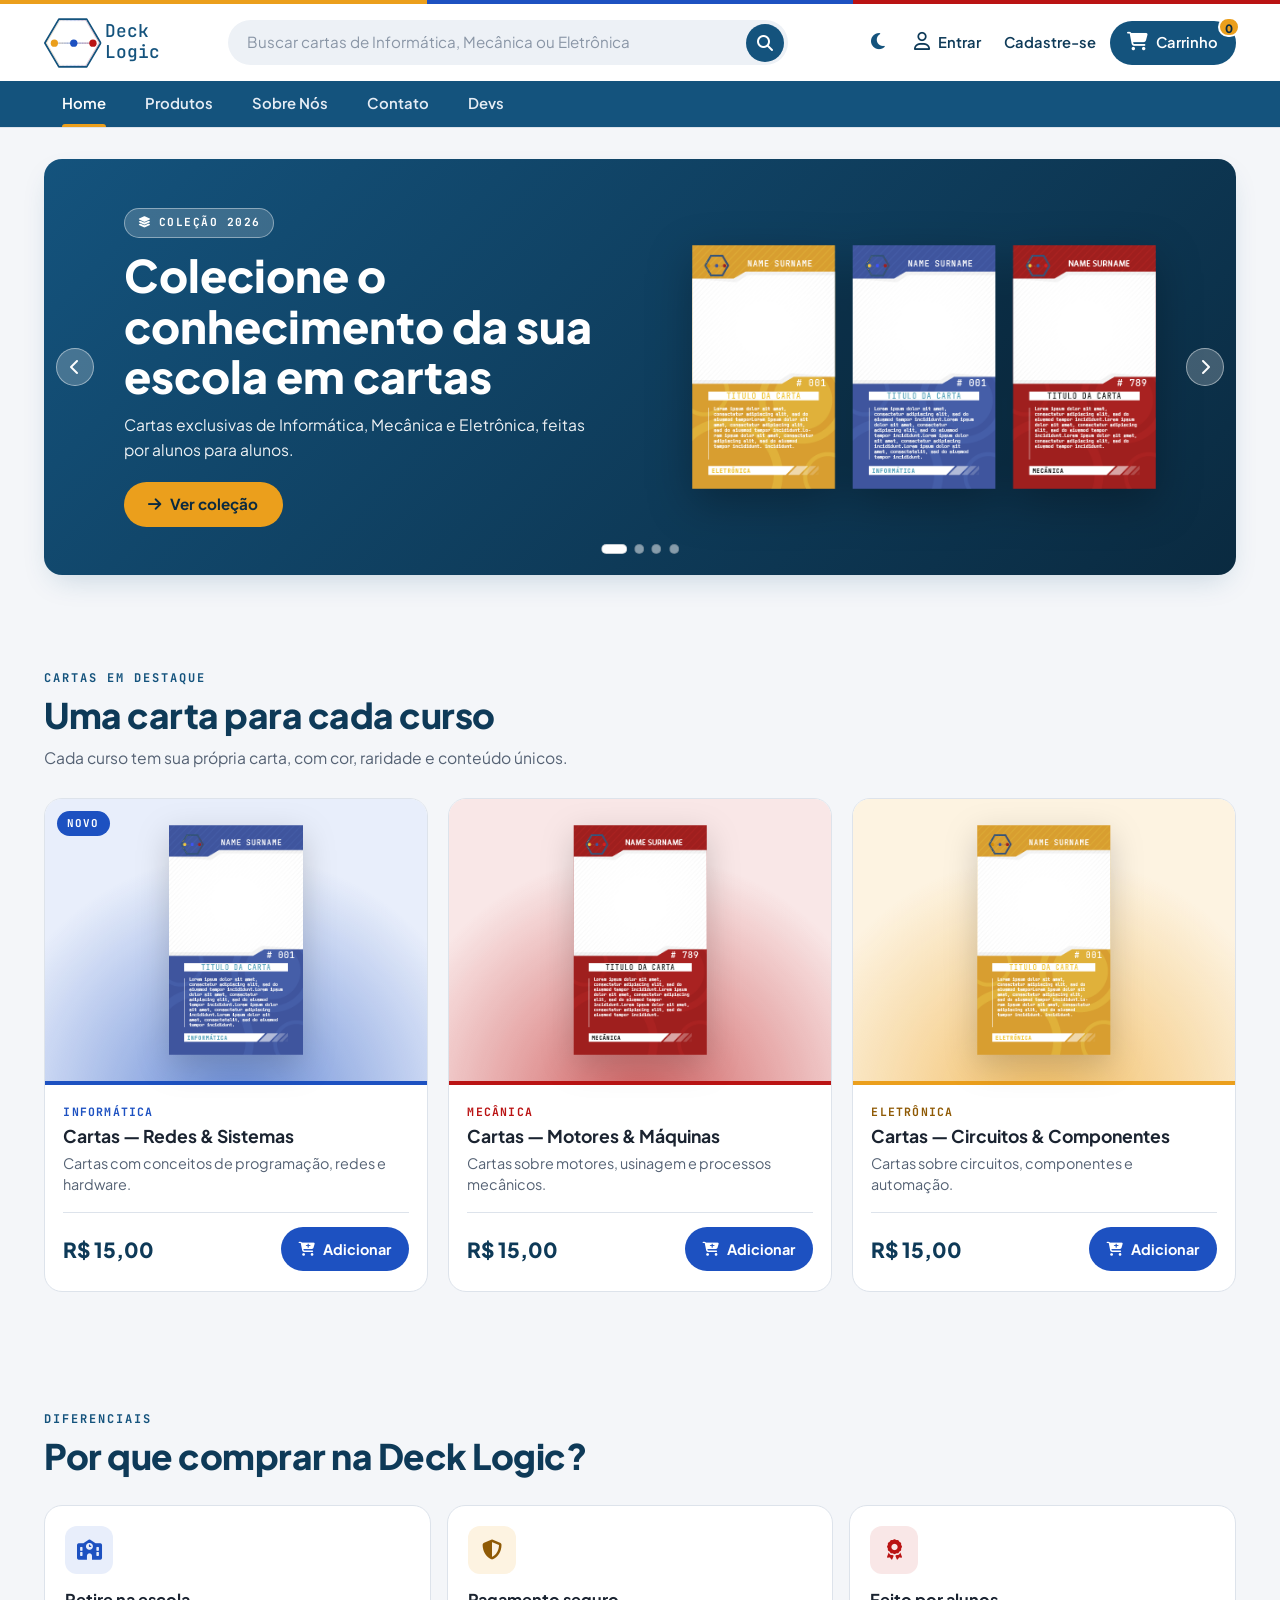
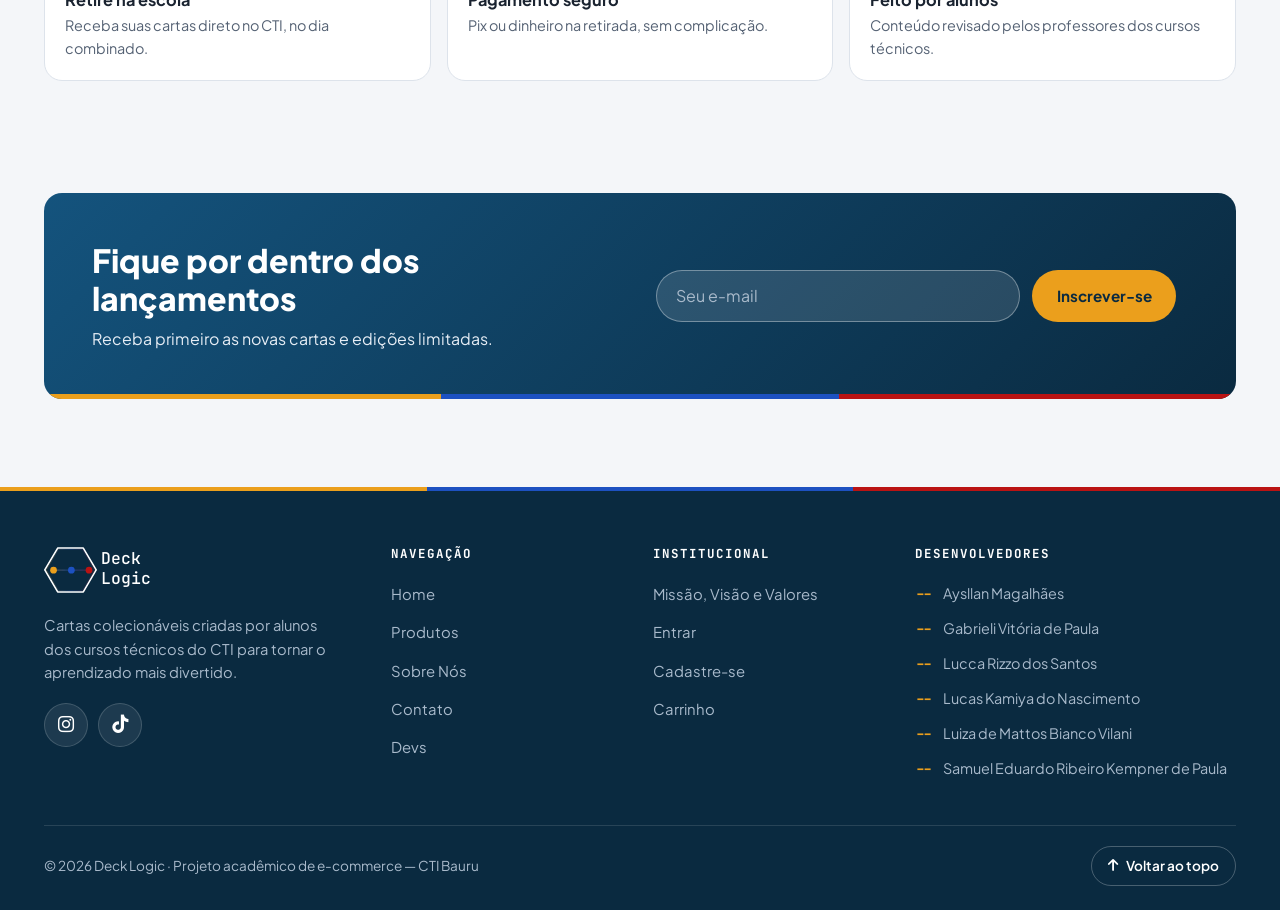
==== commit ec93f6fa: "adicionando o back e ajustes do front" ====
--- a/front/index.html
+++ b/front/index.html
@@ -7,6 +7,11 @@
     <title>Deck Logic — Cartas colecionáveis dos cursos técnicos</title>
     <meta name="description" content="Cartas colecionáveis de Informática, Mecânica e Eletrônica feitas por alunos do CTI.">
     <meta name="theme-color" content="#14537D">
+    <meta name="color-scheme" content="light dark">
+    <script>
+        // aplica o tema escolhido no botão antes de desenhar a página (evita piscar)
+        try { var tema = localStorage.getItem('decklogic_tema'); if (tema) document.documentElement.dataset.theme = tema; } catch (e) {}
+    </script>
     <link rel="icon" type="image/png" href="img/brand/favicon.png">
     <link rel="preconnect" href="https://fonts.googleapis.com">
     <link rel="preconnect" href="https://fonts.gstatic.com" crossorigin>
@@ -15,7 +20,7 @@
     <link rel="stylesheet" href="css/style.css">
 </head>
 
-<body>
+<body id="top">
     <!-- Logo Deck Logic (SVG inline, reutilizado no header e no footer via <use>) -->
     <svg class="svg-sprite" aria-hidden="true" focusable="false" xmlns="http://www.w3.org/2000/svg">
         <defs>
@@ -42,7 +47,7 @@
 
     <a class="skip-link" href="#conteudo">Pular para o conteúdo</a>
 
-    <header class="site-header" id="top">
+    <header class="site-header">
         <div class="brand-bar" aria-hidden="true"></div>
         <div class="container header-inner">
             <a href="index.html" class="logo" aria-label="Deck Logic — página inicial">
@@ -56,8 +61,9 @@
             </form>
 
             <nav class="user-nav" aria-label="Conta e carrinho">
-                <a href="login.html" class="user-link" aria-label="Entrar"><i class="fa-regular fa-user"></i><span>Entrar</span></a>
-                <a href="cadastro.html" class="user-link user-link--signup"><span>Cadastre-se</span></a>
+                <button type="button" class="user-link theme-toggle" id="theme-toggle" aria-label="Ativar tema escuro"><i class="fa-solid fa-moon"></i></button>
+                <a href="login.html" class="user-link" data-auth="conta" aria-label="Entrar"><i class="fa-regular fa-user"></i><span>Entrar</span></a>
+                <a href="cadastro.html" class="user-link user-link--signup" data-auth="sair"><span>Cadastre-se</span></a>
                 <a href="carrinho.html" class="cart-btn" aria-label="Carrinho">
                     <i class="fa-solid fa-cart-shopping"></i><span class="cart-label">Carrinho</span>
                     <span class="cart-badge" id="cart-count">0</span>
@@ -85,8 +91,8 @@
                     <li><a href="sobre.html"><i class="fa-solid fa-circle-info"></i>Sobre Nós</a></li>
                     <li><a href="contato.html"><i class="fa-solid fa-envelope"></i>Contato</a></li>
                     <li><a href="desenvolvedores.html"><i class="fa-solid fa-code"></i>Devs</a></li>
-                    <li class="main-nav-extra main-nav-extra--first"><a href="login.html"><i class="fa-regular fa-user"></i>Entrar</a></li>
-                    <li class="main-nav-extra"><a href="cadastro.html"><i class="fa-solid fa-user-plus"></i>Cadastre-se</a></li>
+                    <li class="main-nav-extra main-nav-extra--first"><a href="login.html" data-auth="conta"><i class="fa-regular fa-user"></i>Entrar</a></li>
+                    <li class="main-nav-extra"><a href="cadastro.html" data-auth="sair"><i class="fa-solid fa-user-plus"></i>Cadastre-se</a></li>
                 </ul>
             </div>
         </nav>
@@ -182,7 +188,7 @@
                         <div class="product-bottom">
                             <span class="price-current">R$ 15,00</span>
                             <button type="button" class="btn-add-cart" onclick="addToCart(this)"
-                                data-id="informatica" data-name="Cartas — Redes &amp; Sistemas" data-course="Informática"
+                                data-id="5" data-name="Cartas — Redes &amp; Sistemas" data-course="Informática"
                                 data-course-class="is-info" data-price="15" data-img="img/cards/informatica.png">
                                 <i class="fa-solid fa-cart-plus"></i> Adicionar
                             </button>
@@ -201,7 +207,7 @@
                         <div class="product-bottom">
                             <span class="price-current">R$ 15,00</span>
                             <button type="button" class="btn-add-cart" onclick="addToCart(this)"
-                                data-id="mecanica" data-name="Cartas — Motores &amp; Máquinas" data-course="Mecânica"
+                                data-id="6" data-name="Cartas — Motores &amp; Máquinas" data-course="Mecânica"
                                 data-course-class="is-mec" data-price="15" data-img="img/cards/mecanica.png">
                                 <i class="fa-solid fa-cart-plus"></i> Adicionar
                             </button>
@@ -220,7 +226,7 @@
                         <div class="product-bottom">
                             <span class="price-current">R$ 15,00</span>
                             <button type="button" class="btn-add-cart" onclick="addToCart(this)"
-                                data-id="eletronica" data-name="Cartas — Circuitos &amp; Componentes" data-course="Eletrônica"
+                                data-id="7" data-name="Cartas — Circuitos &amp; Componentes" data-course="Eletrônica"
                                 data-course-class="is-eletro" data-price="15" data-img="img/cards/eletronica.png">
                                 <i class="fa-solid fa-cart-plus"></i> Adicionar
                             </button>
--- a/front/css/style.css
+++ b/front/css/style.css
@@ -22,6 +22,8 @@
    16. Página: Sobre Nós
    17. Página: Desenvolvedores
    18. Página: Missão
+   19. Área do cliente / painel admin
+   Tema escuro (prefers-color-scheme)
    ========================================================================== */
 
 /* ==========================================================================
@@ -64,6 +66,16 @@
     --border-strong: #C5CFDB;
 
     --danger: var(--mec);
+
+    /* Tokens semânticos de texto (trocam no tema escuro) */
+    --heading: var(--navy-dark);
+    --brand-text: var(--navy);
+    --info-ink: var(--info);
+    --mec-ink: var(--mec);
+    --eletro-text: var(--eletro-ink);
+    --link: var(--info);
+
+    color-scheme: light dark;
 
     /* Tipografia */
     --font-body: 'Plus Jakarta Sans', system-ui, -apple-system, 'Segoe UI', sans-serif;
@@ -245,21 +257,21 @@
 .is-info {
     --course: var(--info);
     --course-dark: var(--info-dark);
-    --course-ink: var(--info);
+    --course-ink: var(--info-ink);
     --course-soft: var(--info-soft);
 }
 
 .is-eletro {
     --course: var(--eletro);
     --course-dark: var(--eletro-ink);
-    --course-ink: var(--eletro-ink);
+    --course-ink: var(--eletro-text);
     --course-soft: var(--eletro-soft);
 }
 
 .is-mec {
     --course: var(--mec);
     --course-dark: var(--mec-dark);
-    --course-ink: var(--mec);
+    --course-ink: var(--mec-ink);
     --course-soft: var(--mec-soft);
 }
 
@@ -278,7 +290,7 @@
     font-weight: 700;
     letter-spacing: 2px;
     text-transform: uppercase;
-    color: var(--navy);
+    color: var(--brand-text);
     margin-bottom: 0.4rem;
 }
 
@@ -286,7 +298,7 @@
     font-size: clamp(1.5rem, 5vw, 2.2rem);
     font-weight: 800;
     letter-spacing: -0.5px;
-    color: var(--navy-dark);
+    color: var(--heading);
 }
 
 .section-subtitle {
@@ -304,7 +316,7 @@
     font-size: clamp(1.7rem, 6vw, 2.6rem);
     font-weight: 800;
     letter-spacing: -0.5px;
-    color: var(--navy-dark);
+    color: var(--heading);
     margin-bottom: 0.6rem;
 }
 
@@ -324,7 +336,7 @@
     top: 0;
     z-index: 1000;
     /* fundo sólido: backdrop-filter aqui prenderia o menu lateral (position: fixed) dentro do header */
-    background: #fff;
+    background: var(--bg-surface);
     box-shadow: 0 1px 0 var(--border-color);
 }
 
@@ -346,7 +358,7 @@
     display: inline-flex;
     align-items: center;
     justify-self: start;
-    color: var(--navy);
+    color: var(--brand-text);
     border-radius: var(--radius-sm);
 }
 
@@ -371,7 +383,7 @@
     justify-content: center;
     gap: 5px;
     border-radius: var(--radius-sm);
-    color: var(--navy);
+    color: var(--brand-text);
 }
 
 .nav-toggle:hover {
@@ -412,7 +424,7 @@
 
 .search-form input:focus {
     outline: none;
-    background: #fff;
+    background: var(--bg-surface);
     border-color: var(--info);
     box-shadow: 0 0 0 4px rgba(29, 81, 193, 0.14);
 }
@@ -455,7 +467,7 @@
     border-radius: var(--radius-full);
     font-weight: 600;
     font-size: 0.92rem;
-    color: var(--navy-dark);
+    color: var(--heading);
 }
 
 .user-link i,
@@ -483,6 +495,14 @@
     background: var(--info);
 }
 
+/* Botão de tema (claro/escuro) no header */
+.theme-toggle {
+    color: var(--brand-text);
+}
+
+.theme-toggle:hover {
+    background: var(--bg-muted);
+}
 .cart-badge {
     position: absolute;
     top: -4px;
@@ -497,7 +517,7 @@
     font-weight: 800;
     line-height: 20px;
     text-align: center;
-    border: 2px solid #fff;
+    border: 2px solid var(--bg-surface);
 }
 
 /* ==========================================================================
@@ -514,7 +534,7 @@
     display: flex;
     flex-direction: column;
     overflow-y: auto;
-    background: #fff;
+    background: var(--bg-surface);
     box-shadow: -12px 0 40px rgba(10, 42, 64, 0.25);
     transform: translateX(100%);
     visibility: hidden;
@@ -542,7 +562,7 @@
     font-weight: 700;
     letter-spacing: 2px;
     text-transform: uppercase;
-    color: var(--navy);
+    color: var(--brand-text);
 }
 
 .nav-close {
@@ -552,7 +572,7 @@
     align-items: center;
     justify-content: center;
     border-radius: 50%;
-    color: var(--navy);
+    color: var(--brand-text);
     font-size: 1.3rem;
 }
 
@@ -603,7 +623,7 @@
 .main-nav a i {
     width: 20px;
     text-align: center;
-    color: var(--navy);
+    color: var(--brand-text);
 }
 
 .main-nav a:hover {
@@ -611,7 +631,7 @@
 }
 
 .main-nav a.active {
-    color: var(--info);
+    color: var(--link);
     background: var(--info-soft);
 }
 
@@ -664,7 +684,7 @@
 
 .btn-outline {
     border-color: currentColor;
-    color: var(--navy);
+    color: var(--brand-text);
     background: transparent;
 }
 
@@ -880,7 +900,7 @@
 
 .filter-chip:hover {
     border-color: var(--navy);
-    color: var(--navy-dark);
+    color: var(--heading);
 }
 
 .filter-chip.active {
@@ -1004,7 +1024,7 @@
 .price-current {
     font-size: 1.3rem;
     font-weight: 800;
-    color: var(--navy-dark);
+    color: var(--heading);
 }
 
 .btn-add-cart {
@@ -1029,6 +1049,56 @@
     background: #1F8A4C;
 }
 
+/* Seletor de quantidade que substitui o "Adicionar" depois do 1º clique */
+.qty-stepper {
+    display: inline-flex;
+    align-items: center;
+    gap: 0.25rem;
+    padding: 0.2rem;
+    border-radius: var(--radius-full);
+    background: var(--info-soft);
+    border: 1px solid var(--info);
+}
+
+.qty-stepper[hidden] {
+    display: none;
+}
+
+.qty-stepper button {
+    width: 38px;
+    height: 38px;
+    border-radius: 50%;
+    display: inline-flex;
+    align-items: center;
+    justify-content: center;
+    background: var(--info);
+    color: #fff;
+    font-size: 0.95rem;
+}
+
+.qty-stepper button:hover {
+    background: var(--info-dark);
+}
+
+.qty-stepper button.is-remove {
+    background: transparent;
+    color: var(--mec-ink);
+}
+
+.qty-stepper button.is-remove:hover {
+    background: var(--mec-soft);
+}
+
+.qty-stepper .qty-value {
+    min-width: 2.2ch;
+    text-align: center;
+    font-weight: 800;
+    color: var(--heading);
+}
+
+.btn-add-cart[hidden] {
+    display: none;
+}
 .products-empty {
     padding: 2.5rem 1.25rem;
     border: 1px dashed var(--border-strong);
@@ -1347,7 +1417,7 @@
 
 .search-result-info a,
 .products-empty a {
-    color: var(--info);
+    color: var(--link);
     font-weight: 700;
     text-decoration: underline;
 }
@@ -1442,6 +1512,16 @@
     color: #fff;
 }
 
+.cart-qty button.is-remove {
+    background: transparent;
+    color: var(--mec-ink);
+}
+
+.cart-qty button.is-remove:hover {
+    background: var(--mec-soft);
+    color: var(--mec-ink);
+}
+
 .cart-qty span {
     min-width: 2ch;
     text-align: center;
@@ -1451,7 +1531,7 @@
 .cart-item-price {
     grid-area: price;
     font-weight: 800;
-    color: var(--navy-dark);
+    color: var(--heading);
     text-align: right;
 }
 
@@ -1505,7 +1585,8 @@
     border-radius: var(--radius-lg);
 }
 
-.empty-cart i {
+.empty-cart > i {
+    display: block;
     font-size: 2.5rem;
     color: var(--text-dim);
     margin-bottom: 1rem;
@@ -1567,14 +1648,14 @@
     margin-bottom: 1rem;
     border-radius: var(--radius-md);
     background: var(--info-soft);
-    color: var(--info);
+    color: var(--link);
     font-size: 1.4rem;
 }
 
 .auth-header h1 {
     font-size: 1.6rem;
     font-weight: 800;
-    color: var(--navy-dark);
+    color: var(--heading);
     margin-bottom: 0.35rem;
 }
 
@@ -1662,7 +1743,7 @@
 
 .form-link-row a,
 .auth-footer-link a {
-    color: var(--info);
+    color: var(--link);
     font-weight: 700;
     font-size: 0.9rem;
 }
@@ -1737,7 +1818,7 @@
 }
 
 .info-card a:hover {
-    color: var(--info);
+    color: var(--link);
 }
 
 /* ==========================================================================
@@ -1765,7 +1846,7 @@
 .about-story-text h2 {
     font-size: 1.6rem;
     font-weight: 800;
-    color: var(--navy-dark);
+    color: var(--heading);
     margin-bottom: 0.8rem;
 }
 
@@ -1790,7 +1871,7 @@
     font-family: var(--font-mono);
     font-size: 2.2rem;
     font-weight: 800;
-    color: var(--navy);
+    color: var(--brand-text);
 }
 
 .stat-card span {
@@ -1809,7 +1890,7 @@
     border-radius: var(--radius-lg);
     background: var(--bg-surface);
     border: 1px solid var(--border-color);
-    color: var(--navy);
+    color: var(--brand-text);
 }
 
 .brand-explain-logo .logo-svg {
@@ -1936,13 +2017,37 @@
     margin-bottom: 0.8rem;
     border-radius: var(--radius-full);
     background: var(--info-soft);
-    color: var(--info);
+    color: var(--link);
     font-size: 0.75rem;
     font-weight: 700;
     letter-spacing: 0.4px;
     text-transform: uppercase;
 }
 
+.dev-roles {
+    display: flex;
+    flex-wrap: wrap;
+    gap: 0.4rem;
+    margin-bottom: 0.9rem;
+}
+
+.dev-tag {
+    padding: 0.2rem 0.65rem;
+    border-radius: var(--radius-full);
+    font-family: var(--font-mono);
+    font-size: 0.7rem;
+    font-weight: 700;
+    letter-spacing: 0.6px;
+    text-transform: uppercase;
+    background: var(--bg-muted);
+    color: var(--brand-text);
+}
+
+.dev-tag.tag-front { background: var(--info-soft); color: var(--info-ink); }
+.dev-tag.tag-back { background: var(--mec-soft); color: var(--mec-ink); }
+.dev-tag.tag-db { background: var(--eletro-soft); color: var(--eletro-text); }
+.dev-tag.tag-dev { background: var(--bg-muted); color: var(--heading); }
+.dev-tag.tag-mkt { background: var(--bg-muted); color: var(--brand-text); }
 .dev-card p {
     color: var(--text-muted);
     font-size: 0.92rem;
@@ -2034,7 +2139,7 @@
 .status-card h1 {
     font-size: 1.8rem;
     font-weight: 800;
-    color: var(--navy-dark);
+    color: var(--heading);
     margin-bottom: 0.75rem;
 }
 
@@ -2042,6 +2147,501 @@
     color: var(--text-muted);
     margin-bottom: 1.5rem;
 }
+
+/* ---- Indicadores de campo obrigatório / opcional ---- */
+.req {
+    color: var(--mec-ink);
+    font-weight: 800;
+}
+
+.opt {
+    color: var(--text-dim);
+    font-weight: 500;
+    font-size: 0.82rem;
+}
+
+.form-legend {
+    margin-bottom: 1rem;
+    font-size: 0.82rem;
+    color: var(--text-muted);
+}
+
+.form-alert {
+    margin-bottom: 1rem;
+    padding: 0.75rem 1rem;
+    border-radius: var(--radius-md);
+    font-size: 0.92rem;
+    font-weight: 600;
+}
+
+.form-alert[hidden] {
+    display: none;
+}
+
+.form-alert a {
+    text-decoration: underline;
+}
+
+.form-alert--error { background: var(--mec-soft); color: var(--mec-ink); }
+.form-alert--ok { background: #E3F4EA; color: #1F7A45; }
+.form-alert--info { background: var(--info-soft); color: var(--info-ink); }
+
+/* ==========================================================================
+   19. ÁREA DO CLIENTE / PAINEL ADMIN (páginas PHP em back/)
+   ========================================================================== */
+.panel-nav {
+    display: flex;
+    gap: 0.5rem;
+    margin-bottom: 1.5rem;
+    overflow-x: auto;
+    scrollbar-width: none;
+}
+
+.panel-nav a {
+    flex: 0 0 auto;
+    display: inline-flex;
+    align-items: center;
+    gap: 0.45rem;
+    min-height: 40px;
+    padding: 0.45rem 1rem;
+    border-radius: var(--radius-full);
+    border: 1px solid var(--border-strong);
+    background: var(--bg-surface);
+    color: var(--text-muted);
+    font-weight: 600;
+    font-size: 0.88rem;
+    white-space: nowrap;
+}
+
+.panel-nav a:hover {
+    color: var(--heading);
+    border-color: var(--navy);
+}
+
+.panel-nav a.active {
+    background: var(--navy);
+    border-color: var(--navy);
+    color: #fff;
+}
+
+.panel-card {
+    padding: 1.25rem;
+    margin-bottom: 1.5rem;
+    background: var(--bg-surface);
+    border: 1px solid var(--border-color);
+    border-radius: var(--radius-lg);
+}
+
+.panel-card h2 {
+    font-size: 1.1rem;
+    color: var(--heading);
+    margin-bottom: 1rem;
+}
+
+.panel-card-head {
+    display: flex;
+    flex-wrap: wrap;
+    align-items: center;
+    justify-content: space-between;
+    gap: 0.75rem;
+    margin-bottom: 1rem;
+}
+
+.panel-card-head h2 {
+    margin-bottom: 0;
+}
+
+.panel-empty {
+    color: var(--text-muted);
+}
+
+.table-wrap {
+    overflow-x: auto;
+    -webkit-overflow-scrolling: touch;
+}
+
+.data-table {
+    width: 100%;
+    min-width: 560px;
+    border-collapse: collapse;
+    font-size: 0.9rem;
+}
+
+.data-table th,
+.data-table td {
+    padding: 0.7rem 0.75rem;
+    text-align: left;
+    border-bottom: 1px solid var(--border-color);
+    vertical-align: middle;
+}
+
+.data-table th {
+    font-family: var(--font-mono);
+    font-size: 0.72rem;
+    letter-spacing: 1px;
+    text-transform: uppercase;
+    color: var(--text-muted);
+}
+
+.data-table td.num,
+.data-table th.num {
+    text-align: right;
+    font-variant-numeric: tabular-nums;
+}
+
+.data-table--compact {
+    min-width: 0;
+}
+
+.data-table tr:last-child td {
+    border-bottom: 0;
+}
+
+.saldo-neg { color: var(--mec-ink); font-weight: 800; }
+.saldo-ok { color: var(--heading); font-weight: 800; }
+
+.status-pill {
+    display: inline-block;
+    padding: 0.2rem 0.65rem;
+    border-radius: var(--radius-full);
+    font-family: var(--font-mono);
+    font-size: 0.7rem;
+    font-weight: 700;
+    letter-spacing: 0.8px;
+    text-transform: uppercase;
+}
+
+.status-reservado { background: var(--eletro-soft); color: var(--eletro-text); }
+.status-entregue { background: #E3F4EA; color: #1F7A45; }
+.status-cancelado { background: var(--mec-soft); color: var(--mec-ink); }
+
+.inline-form {
+    display: inline-flex;
+    gap: 0.4rem;
+}
+
+.btn-sm {
+    min-height: 34px;
+    padding: 0.35rem 0.8rem;
+    font-size: 0.8rem;
+}
+
+.btn-danger-outline {
+    border-color: var(--mec);
+    color: var(--mec-ink);
+    background: transparent;
+}
+
+.btn-danger-outline:hover {
+    background: var(--mec);
+    color: #fff;
+}
+
+.order-card {
+    padding: 1.1rem 1.25rem;
+    margin-bottom: 1rem;
+    background: var(--bg-surface);
+    border: 1px solid var(--border-color);
+    border-radius: var(--radius-lg);
+}
+
+.order-head {
+    display: flex;
+    flex-wrap: wrap;
+    align-items: center;
+    justify-content: space-between;
+    gap: 0.5rem;
+    margin-bottom: 0.75rem;
+}
+
+.order-head strong {
+    color: var(--heading);
+}
+
+.order-head span {
+    color: var(--text-muted);
+    font-size: 0.88rem;
+}
+
+.order-items li {
+    display: flex;
+    justify-content: space-between;
+    gap: 1rem;
+    padding: 0.4rem 0;
+    border-top: 1px dashed var(--border-color);
+    font-size: 0.92rem;
+}
+
+.order-items li span:last-child {
+    white-space: nowrap;
+}
+
+.order-total {
+    display: flex;
+    justify-content: space-between;
+    padding-top: 0.6rem;
+    border-top: 1px solid var(--border-color);
+    font-weight: 800;
+    color: var(--heading);
+}
+.order-actions {
+    display: flex;
+    justify-content: flex-end;
+    margin-top: 0.9rem;
+}
+
+/* Tabelas do painel: no celular cada linha vira um card vertical (rótulo à esquerda, valor à direita).
+   A partir de 768px volta a ser tabela. O rótulo vem do atributo data-label de cada <td>. */
+.data-table--stack {
+    min-width: 0;
+}
+
+.data-table--stack thead {
+    position: absolute;
+    width: 1px;
+    height: 1px;
+    overflow: hidden;
+    clip: rect(0, 0, 0, 0);
+}
+
+.data-table--stack tr {
+    display: block;
+    padding: 0.75rem 0;
+    border-bottom: 1px solid var(--border-color);
+}
+
+.data-table--stack tr:last-child {
+    border-bottom: 0;
+}
+
+.data-table--stack td {
+    display: flex;
+    justify-content: space-between;
+    align-items: center;
+    gap: 1rem;
+    padding: 0.3rem 0;
+    border-bottom: 0;
+    text-align: right;
+}
+
+.data-table--stack td.num {
+    text-align: right;
+}
+
+.data-table--stack td::before {
+    content: attr(data-label);
+    flex-shrink: 0;
+    font-family: var(--font-mono);
+    font-size: 0.7rem;
+    letter-spacing: 1px;
+    text-transform: uppercase;
+    color: var(--text-muted);
+    text-align: left;
+}
+
+.data-table--stack td[data-label=""]::before {
+    content: none;
+}
+
+.data-table--stack td.cell-title {
+    font-weight: 700;
+    color: var(--heading);
+}
+
+.data-table--stack td.cell-actions {
+    justify-content: flex-end;
+    flex-wrap: wrap;
+    padding-top: 0.6rem;
+}
+
+.table-thumb {
+    width: 36px;
+    height: 48px;
+    object-fit: contain;
+    border-radius: 4px;
+    background: var(--bg-muted);
+}
+
+@media (min-width: 768px) {
+    .data-table--stack thead {
+        position: static;
+        width: auto;
+        height: auto;
+        overflow: visible;
+        clip: auto;
+    }
+
+    .data-table--stack tr {
+        display: table-row;
+        padding: 0;
+    }
+
+    .data-table--stack td {
+        display: table-cell;
+        padding: 0.7rem 0.75rem;
+        border-bottom: 1px solid var(--border-color);
+        text-align: left;
+    }
+
+    .data-table--stack tr:last-child td {
+        border-bottom: 0;
+    }
+
+    .data-table--stack td::before {
+        content: none;
+    }
+
+    .data-table--stack td.cell-actions {
+        padding-top: 0.7rem;
+        white-space: nowrap;
+    }
+}
+
+/* Formulários do painel (produto, entrada, usuário) */
+.panel-form {
+    max-width: 640px;
+}
+
+.panel-form .form-actions {
+    display: flex;
+    flex-wrap: wrap;
+    gap: 0.6rem;
+    margin-top: 0.5rem;
+}
+
+.form-check {
+    display: flex;
+    align-items: flex-start;
+    gap: 0.6rem;
+    cursor: pointer;
+    font-weight: 600;
+    font-size: 0.92rem;
+}
+
+.form-check input {
+    width: 20px;
+    height: 20px;
+    margin-top: 0.1rem;
+    flex-shrink: 0;
+    accent-color: var(--info);
+}
+
+.form-check input:disabled + span {
+    opacity: 0.7;
+}
+.current-image {
+    display: flex;
+    align-items: center;
+    gap: 0.75rem;
+    margin-bottom: 1rem;
+    color: var(--text-muted);
+    font-size: 0.88rem;
+}
+
+.current-image img {
+    width: 64px;
+    height: 88px;
+    object-fit: contain;
+    border-radius: var(--radius-sm);
+    background: var(--bg-muted);
+}
+
+/* ==========================================================================
+   TEMA ESCURO
+   Segue o tema do sistema. Declarar o tema escuro evita que o navegador do
+   celular "force" o dark invertendo as cores por conta própria.
+   ========================================================================== */
+/* Tema do sistema (quando o usuário não escolheu no botão) */
+@media (prefers-color-scheme: dark) {
+    :root:not([data-theme="light"]) {
+            --bg-main: #0B1620;
+            --bg-surface: #132230;
+            --bg-muted: #1C2E3E;
+    
+            --text-main: #E6EDF5;
+            --text-muted: #A9BACB;
+            --text-dim: #7D8FA3;
+    
+            --border-color: #243748;
+            --border-strong: #34495D;
+    
+            --heading: #EAF1F8;
+            --brand-text: #8CBCE3;
+            --info-ink: #86A8F2;
+            --mec-ink: #F08A8A;
+            --eletro-text: #F2B64D;
+            --link: #86A8F2;
+    
+            --info-soft: #172A52;
+            --eletro-soft: #33260E;
+            --mec-soft: #3A1719;
+    
+            --shadow-sm: 0 2px 8px rgba(0, 0, 0, 0.35);
+            --shadow-card: 0 12px 30px -10px rgba(0, 0, 0, 0.6);
+        }
+
+    :root:not([data-theme="light"]) .site-header {
+            box-shadow: 0 1px 0 var(--border-color);
+        }
+
+    :root:not([data-theme="light"]) .site-footer {
+            background: #07111A;
+        }
+
+
+    :root:not([data-theme="light"]) .form-alert--ok,
+    :root:not([data-theme="light"]) .status-entregue {
+            background: #12321F;
+            color: #7FD6A1;
+        }
+}
+
+/* Tema escolhido no botão (html[data-theme]) */
+:root[data-theme="dark"] {
+        --bg-main: #0B1620;
+        --bg-surface: #132230;
+        --bg-muted: #1C2E3E;
+
+        --text-main: #E6EDF5;
+        --text-muted: #A9BACB;
+        --text-dim: #7D8FA3;
+
+        --border-color: #243748;
+        --border-strong: #34495D;
+
+        --heading: #EAF1F8;
+        --brand-text: #8CBCE3;
+        --info-ink: #86A8F2;
+        --mec-ink: #F08A8A;
+        --eletro-text: #F2B64D;
+        --link: #86A8F2;
+
+        --info-soft: #172A52;
+        --eletro-soft: #33260E;
+        --mec-soft: #3A1719;
+
+        --shadow-sm: 0 2px 8px rgba(0, 0, 0, 0.35);
+        --shadow-card: 0 12px 30px -10px rgba(0, 0, 0, 0.6);
+    }
+
+:root[data-theme="dark"] .site-header {
+        box-shadow: 0 1px 0 var(--border-color);
+    }
+
+:root[data-theme="dark"] .site-footer {
+        background: #07111A;
+    }
+
+
+:root[data-theme="dark"] .form-alert--ok,
+:root[data-theme="dark"] .status-entregue {
+        background: #12321F;
+        color: #7FD6A1;
+    }
+
+:root[data-theme="light"] { color-scheme: light; }
+:root[data-theme="dark"] { color-scheme: dark; }
+
 
 /* ==========================================================================
    BREAKPOINT 480px — celular grande
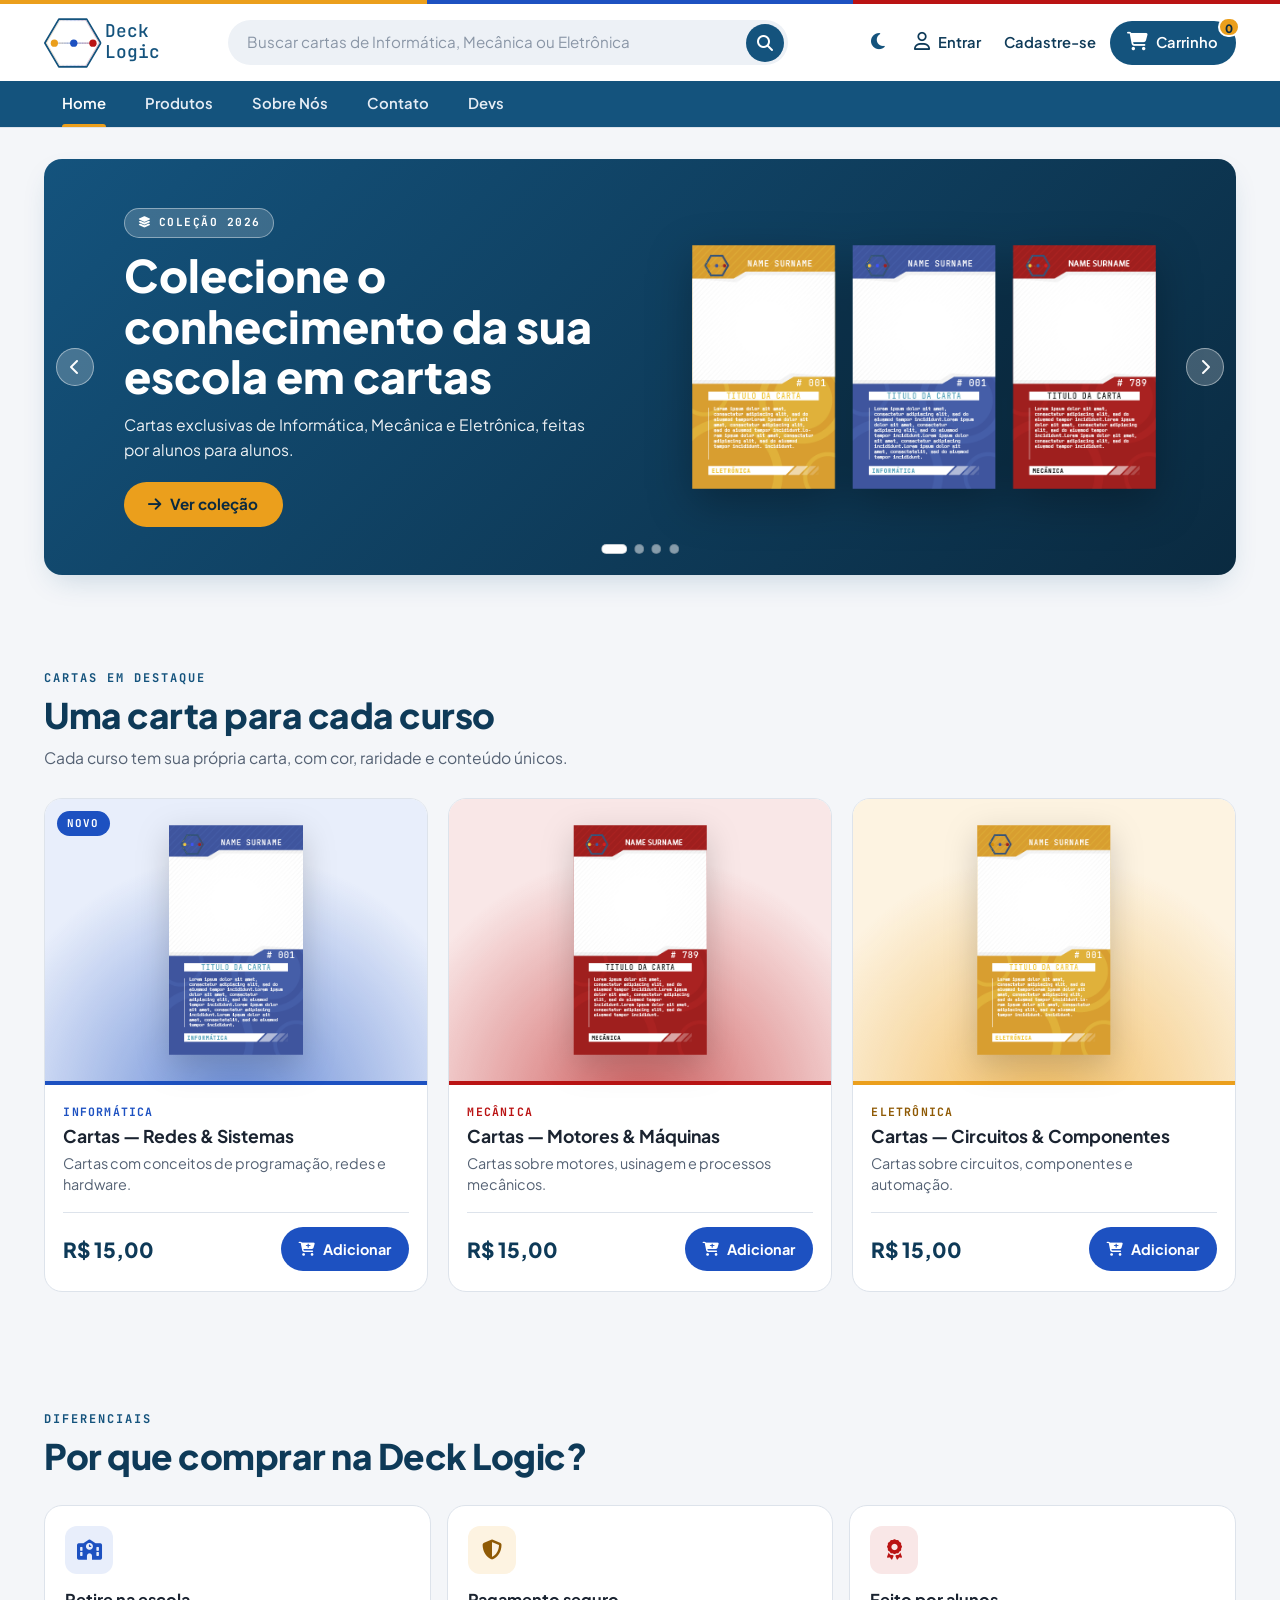
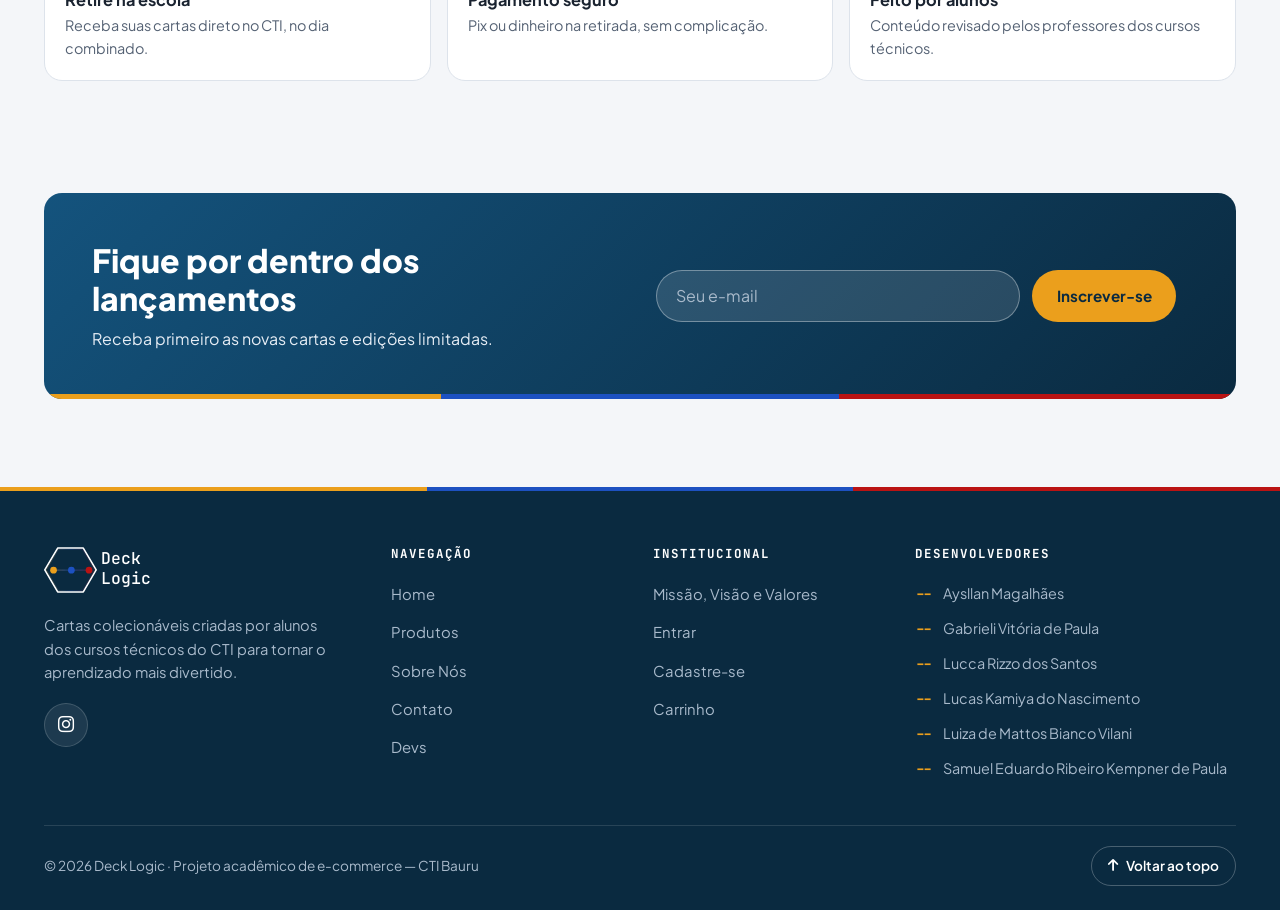
==== commit 990cc797: "DEIXAR FUNCIONAL O INSTA" ====
--- a/front/index.html
+++ b/front/index.html
@@ -296,8 +296,7 @@
                     </a>
                     <p>Cartas colecionáveis criadas por alunos dos cursos técnicos do CTI para tornar o aprendizado mais divertido.</p>
                     <ul class="social-links">
-                        <li><a href="#" class="social-icon" aria-label="Instagram da Deck Logic"><i class="fa-brands fa-instagram"></i></a></li>
-                        <li><a href="#" class="social-icon" aria-label="TikTok da Deck Logic"><i class="fa-brands fa-tiktok"></i></a></li>
+                        <li><a href="https://www.instagram.com/logicdeck.cti?stkn=ODNpampwcXRhc3Fj" class="social-icon" aria-label="Instagram da Deck Logic"><i class="fa-brands fa-instagram"></i></a></li>
                     </ul>
                 </section>
 
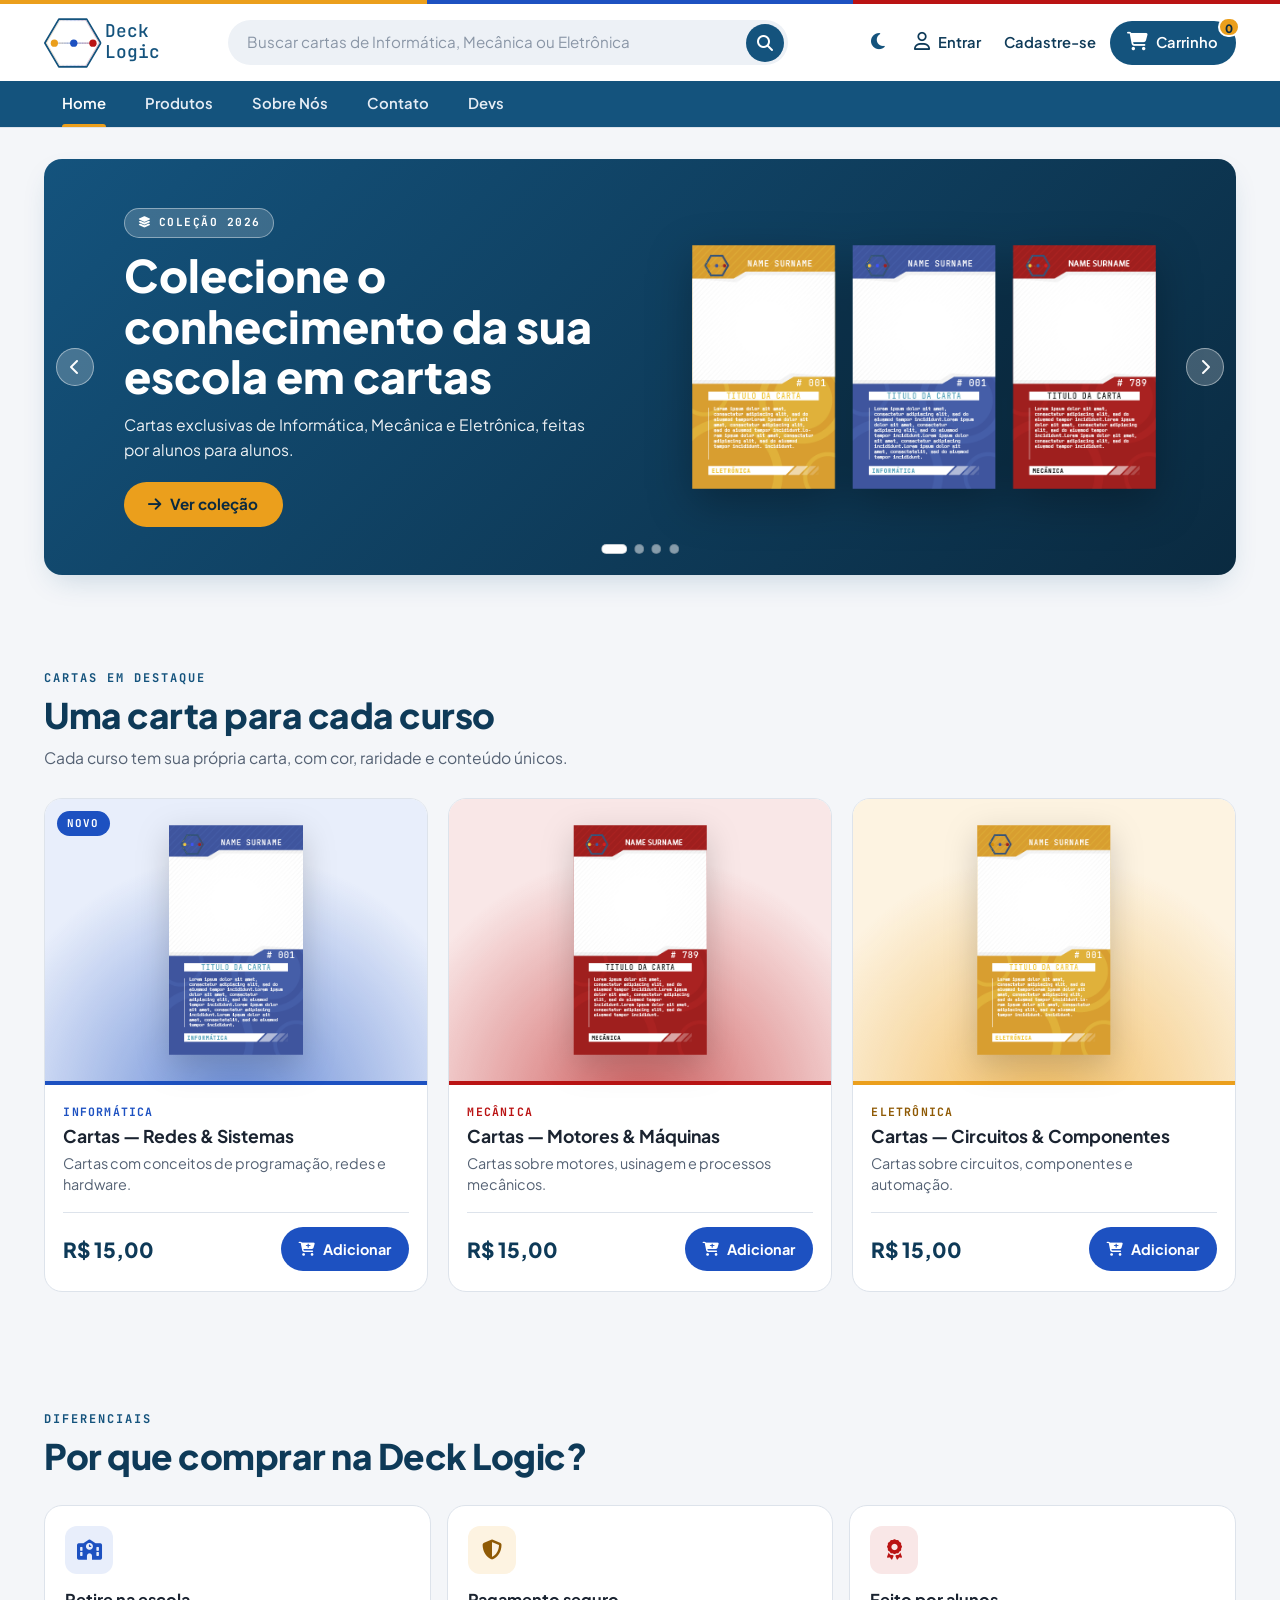
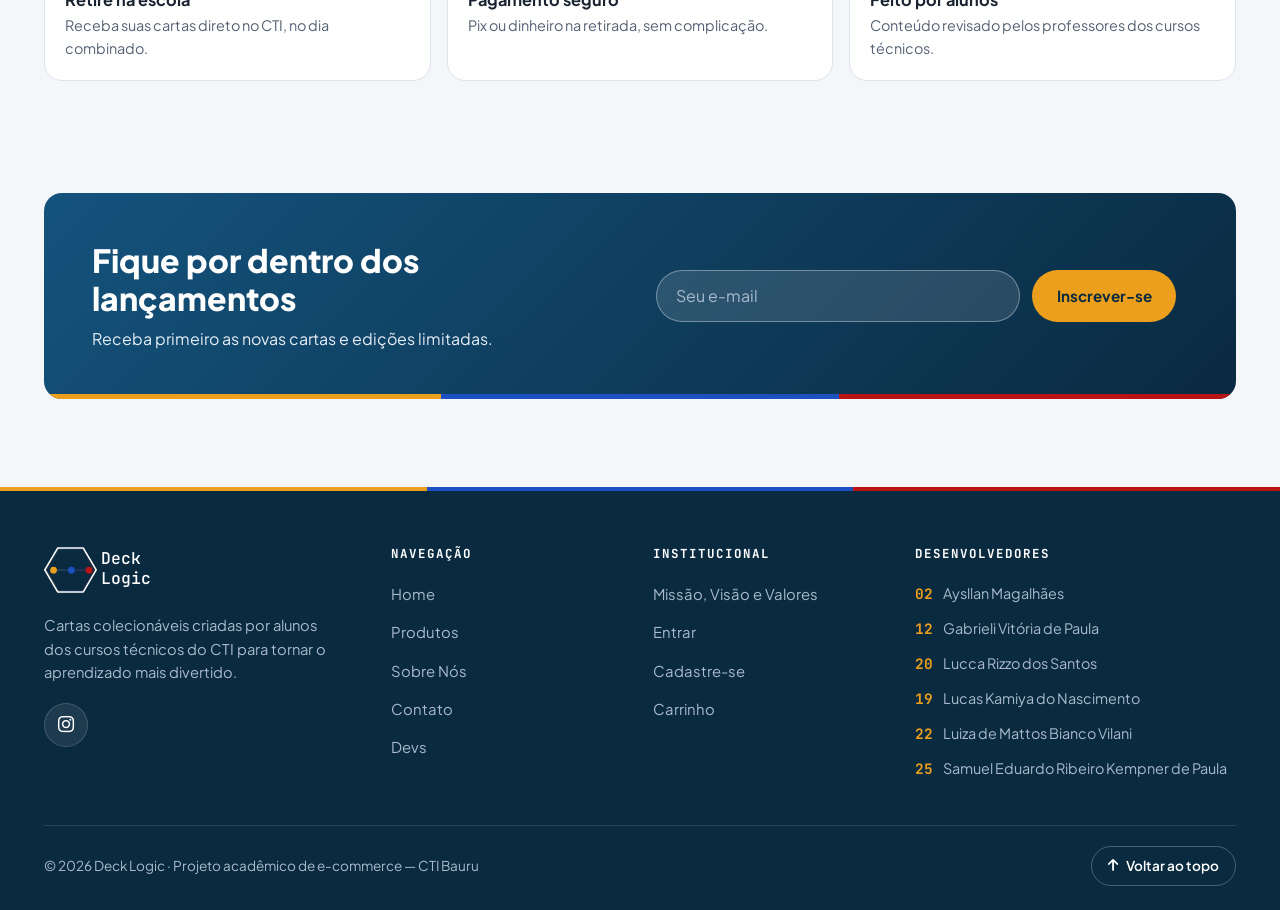
==== commit 592d39ef: "adicionado os números dos integrantes da equipe nas paginas" ====
--- a/front/index.html
+++ b/front/index.html
@@ -325,12 +325,12 @@
                     <h2>Desenvolvedores</h2>
                     <!-- TODO: trocar "--" pelo número de chamada de cada integrante -->
                     <ul class="footer-devs">
-                        <li><span class="dev-num">--</span>Aysllan Magalhães</li>
-                        <li><span class="dev-num">--</span>Gabrieli Vitória de Paula</li>
-                        <li><span class="dev-num">--</span>Lucca Rizzo dos Santos</li>
-                        <li><span class="dev-num">--</span>Lucas Kamiya do Nascimento</li>
-                        <li><span class="dev-num">--</span>Luiza de Mattos Bianco Vilani</li>
-                        <li><span class="dev-num">--</span>Samuel Eduardo Ribeiro Kempner de Paula</li>
+                        <li><span class="dev-num">02</span>Aysllan Magalhães</li>
+                        <li><span class="dev-num">12</span>Gabrieli Vitória de Paula</li>
+                        <li><span class="dev-num">20</span>Lucca Rizzo dos Santos</li>
+                        <li><span class="dev-num">19</span>Lucas Kamiya do Nascimento</li>
+                        <li><span class="dev-num">22</span>Luiza de Mattos Bianco Vilani</li>
+                        <li><span class="dev-num">25</span>Samuel Eduardo Ribeiro Kempner de Paula</li>
                     </ul>
                 </section>
             </div>
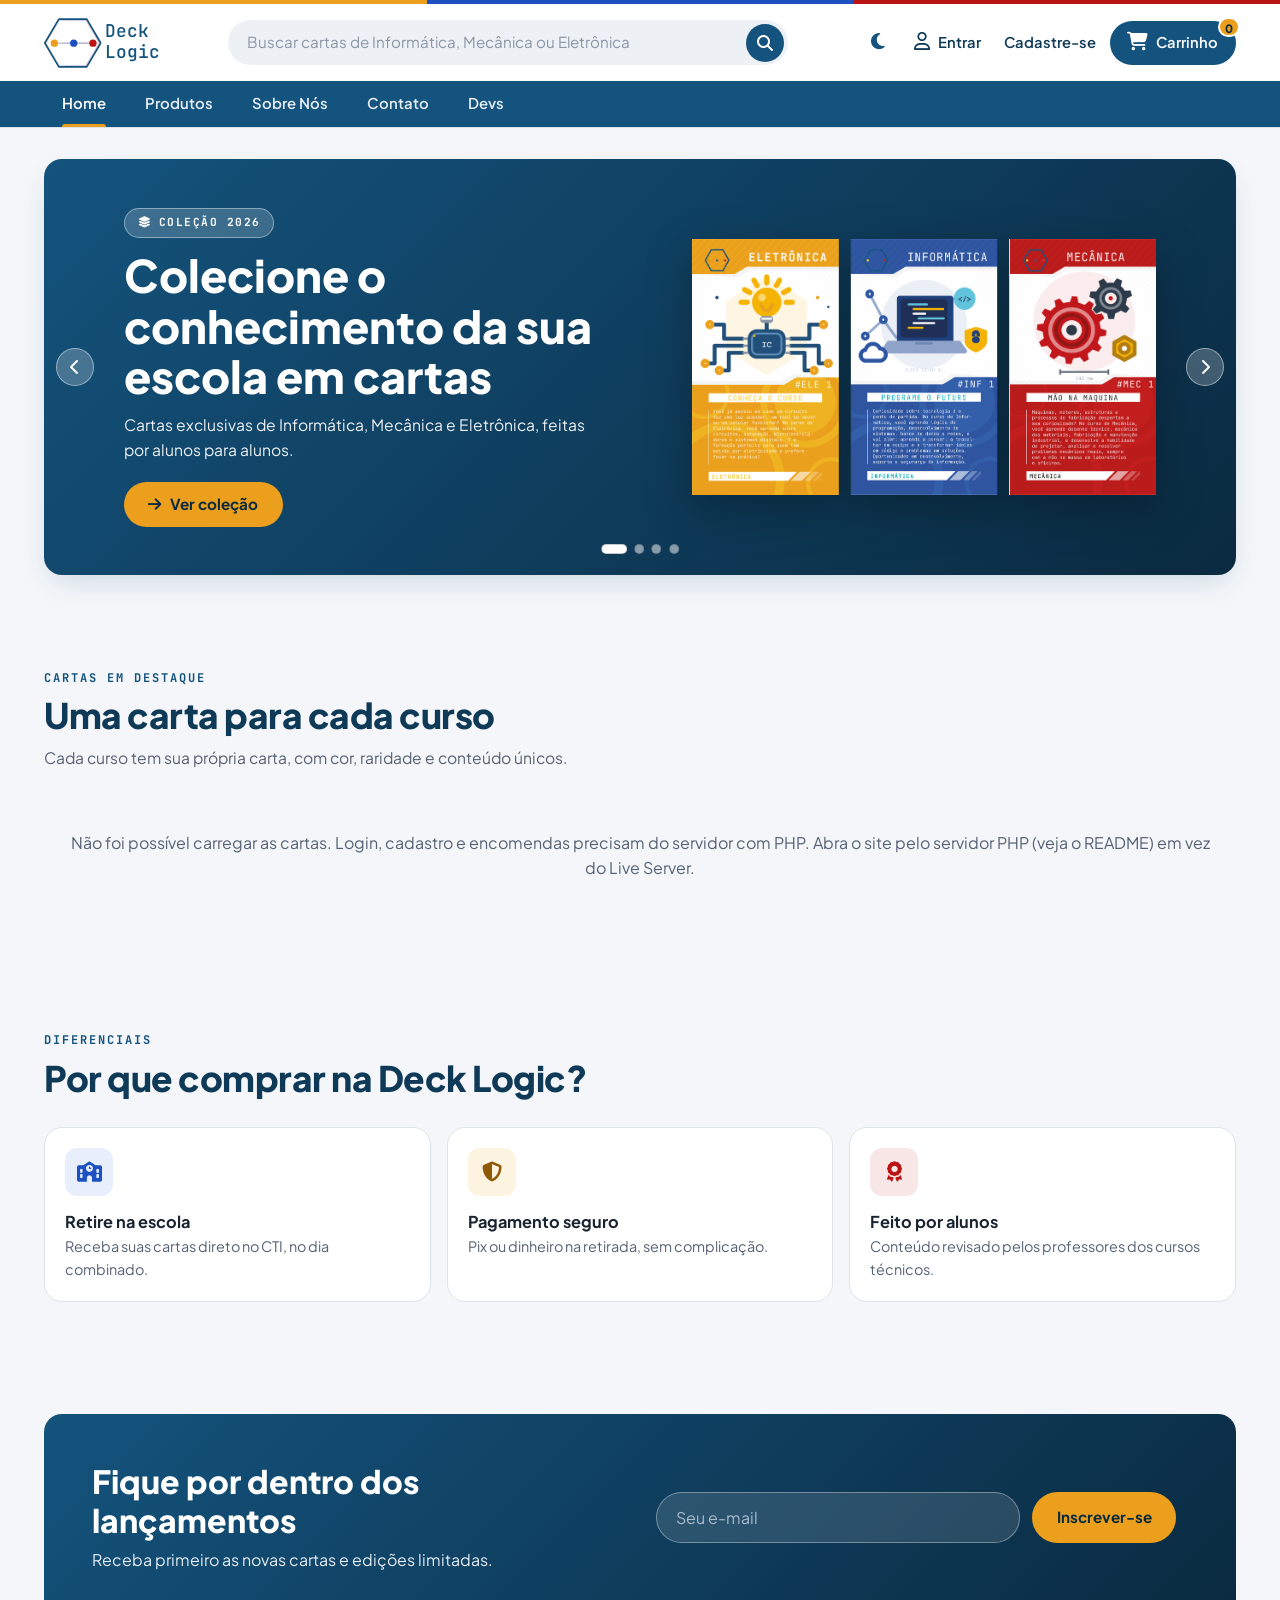
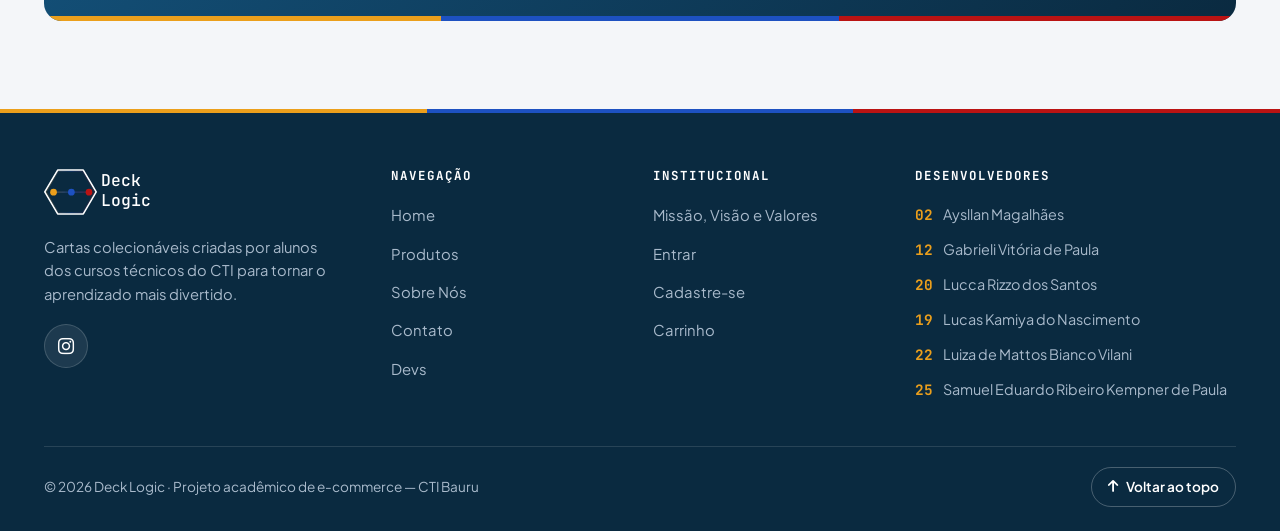
==== commit 33f9e0b0: "feat(front): cartas reais da coleção, detalhe do produto e destaques por curso - img/cards: imagens " ====
--- a/front/index.html
+++ b/front/index.html
@@ -17,7 +17,7 @@
     <link rel="preconnect" href="https://fonts.gstatic.com" crossorigin>
     <link rel="stylesheet" href="https://fonts.googleapis.com/css2?family=JetBrains+Mono:wght@500;700;800&family=Plus+Jakarta+Sans:wght@400;500;600;700;800&display=swap">
     <link rel="stylesheet" href="https://cdnjs.cloudflare.com/ajax/libs/font-awesome/6.4.0/css/all.min.css">
-    <link rel="stylesheet" href="css/style.css">
+    <link rel="stylesheet" href="css/style.css?v=20261019a">
 </head>
 
 <body id="top">
@@ -113,7 +113,7 @@
                             <a href="produtos.html" class="btn btn-accent"><i class="fa-solid fa-arrow-right"></i> Ver coleção</a>
                         </div>
                         <div class="carousel-media carousel-media--wide">
-                            <img src="img/cards/colecao.png" alt="As três cartas da coleção: Eletrônica, Informática e Mecânica" width="517" height="273">
+                            <img src="img/cards/colecao.png" alt="As três cartas da coleção: Eletrônica, Informática e Mecânica" width="494" height="273">
                         </div>
                     </article>
 
@@ -125,7 +125,7 @@
                             <a href="produtos.html?q=informatica" class="btn btn-light"><i class="fa-solid fa-arrow-right"></i> Conferir cartas</a>
                         </div>
                         <div class="carousel-media carousel-media--single">
-                            <img src="img/cards/informatica.png" alt="Carta do curso de Informática" width="159" height="273">
+                            <img src="img/cards/informatica.png" alt="Carta do curso de Informática" width="156" height="273">
                         </div>
                     </article>
 
@@ -137,7 +137,7 @@
                             <a href="produtos.html?q=mecanica" class="btn btn-light"><i class="fa-solid fa-arrow-right"></i> Conferir cartas</a>
                         </div>
                         <div class="carousel-media carousel-media--single">
-                            <img src="img/cards/mecanica.png" alt="Carta do curso de Mecânica" width="160" height="273">
+                            <img src="img/cards/mecanica.png" alt="Carta do curso de Mecânica" width="156" height="273">
                         </div>
                     </article>
 
@@ -149,7 +149,7 @@
                             <a href="produtos.html?q=eletronica" class="btn btn-light"><i class="fa-solid fa-arrow-right"></i> Conferir cartas</a>
                         </div>
                         <div class="carousel-media carousel-media--single">
-                            <img src="img/cards/eletronica.png" alt="Carta do curso de Eletrônica" width="160" height="273">
+                            <img src="img/cards/eletronica.png" alt="Carta do curso de Eletrônica" width="156" height="273">
                         </div>
                     </article>
 
@@ -174,66 +174,9 @@
                 <p class="section-subtitle">Cada curso tem sua própria carta, com cor, raridade e conteúdo únicos.</p>
             </header>
 
-            <div class="products-grid">
-
-                <article class="product-card is-info">
-                    <div class="product-image-wrap">
-                        <span class="product-badge">Novo</span>
-                        <img src="img/cards/informatica.png" alt="Carta azul do curso de Informática" width="159" height="273" loading="lazy">
-                    </div>
-                    <div class="product-details">
-                        <span class="product-course-tag">Informática</span>
-                        <h3>Cartas — Redes &amp; Sistemas</h3>
-                        <p class="product-desc">Cartas com conceitos de programação, redes e hardware.</p>
-                        <div class="product-bottom">
-                            <span class="price-current">R$ 15,00</span>
-                            <button type="button" class="btn-add-cart" onclick="addToCart(this)"
-                                data-id="5" data-name="Cartas — Redes &amp; Sistemas" data-course="Informática"
-                                data-course-class="is-info" data-price="15" data-img="img/cards/informatica.png">
-                                <i class="fa-solid fa-cart-plus"></i> Adicionar
-                            </button>
-                        </div>
-                    </div>
-                </article>
-
-                <article class="product-card is-mec">
-                    <div class="product-image-wrap">
-                        <img src="img/cards/mecanica.png" alt="Carta vermelha do curso de Mecânica" width="160" height="273" loading="lazy">
-                    </div>
-                    <div class="product-details">
-                        <span class="product-course-tag">Mecânica</span>
-                        <h3>Cartas — Motores &amp; Máquinas</h3>
-                        <p class="product-desc">Cartas sobre motores, usinagem e processos mecânicos.</p>
-                        <div class="product-bottom">
-                            <span class="price-current">R$ 15,00</span>
-                            <button type="button" class="btn-add-cart" onclick="addToCart(this)"
-                                data-id="6" data-name="Cartas — Motores &amp; Máquinas" data-course="Mecânica"
-                                data-course-class="is-mec" data-price="15" data-img="img/cards/mecanica.png">
-                                <i class="fa-solid fa-cart-plus"></i> Adicionar
-                            </button>
-                        </div>
-                    </div>
-                </article>
-
-                <article class="product-card is-eletro">
-                    <div class="product-image-wrap">
-                        <img src="img/cards/eletronica.png" alt="Carta amarela do curso de Eletrônica" width="160" height="273" loading="lazy">
-                    </div>
-                    <div class="product-details">
-                        <span class="product-course-tag">Eletrônica</span>
-                        <h3>Cartas — Circuitos &amp; Componentes</h3>
-                        <p class="product-desc">Cartas sobre circuitos, componentes e automação.</p>
-                        <div class="product-bottom">
-                            <span class="price-current">R$ 15,00</span>
-                            <button type="button" class="btn-add-cart" onclick="addToCart(this)"
-                                data-id="7" data-name="Cartas — Circuitos &amp; Componentes" data-course="Eletrônica"
-                                data-course-class="is-eletro" data-price="15" data-img="img/cards/eletronica.png">
-                                <i class="fa-solid fa-cart-plus"></i> Adicionar
-                            </button>
-                        </div>
-                    </div>
-                </article>
-
+            <div class="products-grid" data-products-destaque>
+                <!-- Cards montados pelo js/script.js a partir de back/produtos/catalogo.php -->
+                <p class="products-loading" data-products-loading>Carregando cartas…</p>
             </div>
         </section>
 
@@ -278,7 +221,7 @@
                 </div>
                 <form class="newsletter-form" id="newsletterForm">
                     <label for="news-email" class="sr-only">Seu e-mail</label>
-                    <input type="email" id="news-email" placeholder="Seu e-mail" required>
+                    <input type="email" id="news-email" name="email" placeholder="Seu e-mail" required>
                     <button type="submit" class="btn btn-accent">Inscrever-se</button>
                 </form>
             </div>
@@ -343,7 +286,7 @@
     </footer>
 
     <div class="toast-container" id="toast-container" aria-live="polite"></div>
-    <script src="js/script.js"></script>
+    <script src="js/script.js?v=20261019a"></script>
 </body>
 
 </html>
--- a/front/css/style.css
+++ b/front/css/style.css
@@ -1099,6 +1099,13 @@
 .btn-add-cart[hidden] {
     display: none;
 }
+.products-loading {
+    grid-column: 1 / -1;
+    text-align: center;
+    color: var(--text-muted);
+    padding: 32px 16px;
+}
+
 .products-empty {
     padding: 2.5rem 1.25rem;
     border: 1px dashed var(--border-strong);
@@ -1116,6 +1123,171 @@
     color: var(--text-main);
     font-size: 1.1rem;
     margin-bottom: 0.3rem;
+}
+
+/* Elementos clicáveis do card */
+.product-image-wrap,
+.product-card h3 {
+    cursor: pointer;
+}
+ 
+.btn-details {
+    align-self: flex-start;
+    margin: -0.35rem 0 1rem;
+    padding: 0.35rem 0;
+    color: var(--link);
+    font-weight: 700;
+    font-size: 0.88rem;
+    text-decoration: underline;
+}
+ 
+.btn-details:hover {
+    color: var(--course-ink);
+}
+ 
+/* Modal de detalhes */
+.product-modal {
+    width: min(820px, calc(100% - 2rem));
+    max-height: calc(100dvh - 2rem);
+    margin: auto;
+    padding: 0;
+    overflow: auto;
+    border: 1px solid var(--border-color);
+    border-radius: var(--radius-lg);
+    background: var(--bg-surface);
+    color: var(--text-main);
+    box-shadow: var(--shadow-card);
+}
+ 
+.product-modal[open] {
+    display: grid;
+    grid-template-columns: 1fr;
+    animation: pmIn 0.25s ease-out;
+}
+ 
+.product-modal::backdrop {
+    background: rgba(10, 42, 64, 0.6);
+}
+ 
+@keyframes pmIn {
+    from { opacity: 0; transform: translateY(14px) scale(0.98); }
+    to { opacity: 1; transform: none; }
+}
+ 
+body:has(dialog[open]) {
+    overflow: hidden;
+}
+ 
+.pm-close {
+    position: absolute;
+    top: 0.75rem;
+    right: 0.75rem;
+    z-index: 2;
+    width: 40px;
+    height: 40px;
+    display: inline-flex;
+    align-items: center;
+    justify-content: center;
+    border-radius: 50%;
+    background: var(--bg-surface);
+    border: 1px solid var(--border-color);
+    color: var(--heading);
+}
+ 
+.pm-close:hover {
+    background: var(--bg-muted);
+}
+ 
+.pm-media {
+    display: flex;
+    align-items: center;
+    justify-content: center;
+    padding: 2rem 1.5rem;
+    background:
+        radial-gradient(circle at 50% 110%, var(--course) -40%, transparent 70%),
+        var(--course-soft);
+    border-bottom: 4px solid var(--course);
+}
+ 
+.pm-media img {
+    width: auto;
+    max-height: 260px;
+    object-fit: contain;
+    filter: drop-shadow(0 14px 22px rgba(0, 0, 0, 0.25));
+}
+ 
+.pm-info {
+    display: flex;
+    flex-direction: column;
+    padding: 1.25rem 1.25rem 1.5rem;
+}
+ 
+.pm-info h2 {
+    font-size: 1.4rem;
+    font-weight: 800;
+    color: var(--heading);
+    margin-bottom: 0.5rem;
+}
+ 
+.pm-desc {
+    color: var(--text-muted);
+    margin-bottom: 1rem;
+}
+ 
+.pm-list {
+    display: grid;
+    gap: 0.5rem;
+    margin-bottom: 1.25rem;
+}
+ 
+.pm-list[hidden] {
+    display: none;
+}
+ 
+.pm-list li {
+    display: flex;
+    gap: 0.6rem;
+    font-size: 0.92rem;
+}
+ 
+.pm-list li::before {
+    content: '';
+    flex-shrink: 0;
+    width: 8px;
+    height: 8px;
+    margin-top: 0.5rem;
+    border-radius: 50%;
+    background: var(--course);
+}
+ 
+.pm-bottom {
+    display: flex;
+    align-items: center;
+    justify-content: space-between;
+    gap: 0.75rem;
+    margin-top: auto;
+    padding-top: 1rem;
+    border-top: 1px solid var(--border-color);
+}
+ 
+@media (min-width: 768px) {
+    .product-modal[open] {
+        grid-template-columns: 1fr 1.2fr;
+    }
+ 
+    .pm-media {
+        padding: 2rem;
+        border-bottom: 0;
+        border-right: 4px solid var(--course);
+    }
+ 
+    .pm-media img {
+        max-height: 340px;
+    }
+ 
+    .pm-info {
+        padding: 2.25rem 2rem 2rem;
+    }
 }
 
 /* ==========================================================================
@@ -1988,6 +2160,29 @@
 .dev-card:hover {
     border-color: var(--border-strong);
     box-shadow: var(--shadow-card);
+}
+
+/* Card inteiro clicável: o link do GitHub estica por cima do card (::after) */
+.dev-card {
+    position: relative;
+    cursor: pointer;
+}
+
+.dev-card .dev-socials a::after {
+    content: "";
+    position: absolute;
+    inset: 0;
+    border-radius: inherit;
+}
+
+.dev-card:hover h2 {
+    color: var(--course, var(--navy));
+    text-decoration: underline;
+}
+
+.dev-card:has(.dev-socials a:focus-visible) {
+    outline: 3px solid var(--navy);
+    outline-offset: 2px;
 }
 
 .dev-avatar {
@@ -2936,3 +3131,438 @@
         grid-column: auto;
     }
 }
+
+/* Painel: amostra de cor do curso e mensagem já lida */
+.color-swatch {
+    display: inline-block;
+    width: 1.1em;
+    height: 1.1em;
+    border-radius: 50%;
+    border: 1px solid var(--border-color);
+    vertical-align: -0.2em;
+}
+
+.row-muted td {
+    opacity: 0.6;
+}
+
+/* Meu Perfil: dados + minhas compras (lado a lado a partir de 1024px) */
+.perfil-layout {
+    display: grid;
+    gap: 2rem;
+    padding-bottom: 3rem;
+}
+
+.perfil-layout h2 {
+    font-size: 1.25rem;
+    margin-bottom: 1rem;
+}
+
+.perfil-dados .form-card {
+    width: 100%;
+    max-width: none;
+}
+
+.perfil-compras .empty-cart {
+    padding: 2rem 1rem;
+}
+
+.order-unit {
+    color: var(--text-muted);
+    font-size: 0.85em;
+}
+
+@media (min-width: 1024px) {
+    .perfil-layout {
+        grid-template-columns: minmax(320px, 420px) 1fr;
+        align-items: start;
+    }
+}
+
+/* Missão, Visão e Valores */
+.mvv-grid {
+    display: grid;
+    gap: 1.25rem;
+}
+
+.mvv-card {
+    display: flex;
+    gap: 1.25rem;
+    align-items: flex-start;
+    padding: 1.75rem;
+    background: var(--course-soft, var(--bg-muted));
+    border: 1px solid var(--border-color);
+    border-left: 6px solid var(--course, var(--navy));
+    border-radius: var(--radius-lg);
+}
+
+.mvv-card h2 {
+    font-size: 1.5rem;
+    margin: 0.25rem 0 0.5rem;
+}
+
+.mvv-card p {
+    color: var(--text-muted);
+    line-height: 1.65;
+}
+
+.mvv-icon {
+    flex: 0 0 56px;
+    height: 56px;
+    display: flex;
+    align-items: center;
+    justify-content: center;
+    border-radius: 50%;
+    background: var(--course, var(--navy));
+    color: #fff;
+    font-size: 1.4rem;
+}
+
+.values-grid {
+    display: grid;
+    gap: 1rem;
+}
+
+.value-card {
+    padding: 1.5rem;
+    background: var(--bg-surface);
+    border: 1px solid var(--border-color);
+    border-top: 4px solid var(--course, var(--navy));
+    border-radius: var(--radius-lg);
+    transition: box-shadow var(--transition), transform var(--transition);
+}
+
+.value-card:hover {
+    box-shadow: var(--shadow-card);
+    transform: translateY(-2px);
+}
+
+.value-card i {
+    font-size: 1.5rem;
+    color: var(--course-ink, var(--navy));
+    margin-bottom: 0.75rem;
+}
+
+.value-card h3 {
+    font-size: 1.1rem;
+    margin-bottom: 0.35rem;
+}
+
+.value-card p {
+    color: var(--text-muted);
+    font-size: 0.95rem;
+}
+
+@media (min-width: 768px) {
+    .mvv-grid { grid-template-columns: 1fr 1fr; }
+    .values-grid { grid-template-columns: repeat(2, 1fr); }
+}
+
+@media (min-width: 1024px) {
+    .values-grid { grid-template-columns: repeat(5, 1fr); }
+}
+
+/* Número de chamada no card da página Devs */
+.dev-card-num {
+    font-family: var(--font-mono);
+    color: var(--eletro);
+    margin-right: 0.25rem;
+}
+
+/* CTA da página Missão reaproveita o bloco da newsletter: botão no tamanho do texto */
+.newsletter-box > .btn {
+    justify-self: start;
+    align-self: center;
+    width: auto;
+}
+
+/* Valor sem cor de curso: ícone legível nos dois temas */
+.value-card:not([class*="is-"]) i {
+    color: var(--text-muted);
+}
+
+/* ---- Página de detalhe do produto (produto.html) ---- */
+.product-page {
+    padding-top: 1.5rem;
+    padding-bottom: 1rem;
+}
+
+.breadcrumb {
+    font-size: 0.85rem;
+    color: var(--text-muted);
+    margin-bottom: 1.25rem;
+}
+
+.breadcrumb a {
+    color: var(--text-muted);
+}
+
+.breadcrumb a:hover {
+    color: var(--course, var(--navy));
+    text-decoration: underline;
+}
+
+.product-detail-card {
+    display: grid;
+    gap: 1.5rem;
+    background: var(--bg-surface);
+    border: 1px solid var(--border-color);
+    border-radius: var(--radius-lg);
+    overflow: hidden;
+    box-shadow: var(--shadow-card);
+}
+
+.pd-media {
+    display: flex;
+    align-items: center;
+    justify-content: center;
+    padding: 2rem;
+    background:
+        radial-gradient(circle at 50% 110%, var(--course, var(--navy)) -40%, transparent 70%),
+        var(--course-soft, var(--bg-muted));
+    border-bottom: 4px solid var(--course, var(--navy));
+}
+
+.pd-media img {
+    width: min(100%, 260px);
+    height: auto;
+    aspect-ratio: 160 / 273;
+    object-fit: contain;
+    filter: drop-shadow(0 18px 24px rgba(0, 0, 0, 0.35));
+}
+
+.pd-info {
+    padding: 0 1.5rem 1.75rem;
+}
+
+.pd-info h1 {
+    font-size: clamp(1.5rem, 4vw, 2.1rem);
+    margin: 0.35rem 0 0.5rem;
+}
+
+.pd-price {
+    font-size: 1.6rem;
+    font-weight: 800;
+    color: var(--course-ink, var(--navy));
+    margin-bottom: 1rem;
+}
+
+.pd-price small {
+    font-size: 0.85rem;
+    font-weight: 500;
+    color: var(--text-muted);
+}
+
+.pd-desc {
+    color: var(--text-muted);
+    line-height: 1.65;
+    margin-bottom: 1.25rem;
+}
+
+/* Texto da carta: um parágrafo só, com a barra na cor do curso (mesma do .pd-media) */
+.pd-about {
+    margin: 0.25rem 0 1.5rem;
+    padding: 1rem 1.15rem;
+    border-left: 3px solid var(--course, var(--navy));
+    border-radius: 0 var(--radius-md, 10px) var(--radius-md, 10px) 0;
+    background: color-mix(in srgb, var(--course, var(--navy)) 8%, transparent);
+}
+
+.pd-about-label {
+    display: block;
+    font-family: 'JetBrains Mono', monospace;
+    font-size: 0.7rem;
+    font-weight: 700;
+    letter-spacing: 0.12em;
+    text-transform: uppercase;
+    color: var(--text-muted);
+    margin-bottom: 0.35rem;
+}
+
+.pd-about-title {
+    font-size: 1.05rem;
+    letter-spacing: 0.04em;
+    margin-bottom: 0.6rem;
+}
+
+.pd-about-text {
+    line-height: 1.7;
+    color: var(--text-main);
+    margin: 0;
+}
+
+.pd-subtitle {
+    font-size: 1rem;
+    margin-bottom: 0.6rem;
+}
+
+.pd-list {
+    list-style: none;
+    padding: 0;
+    margin: 0 0 1.5rem;
+    display: grid;
+    gap: 0.45rem;
+}
+
+.pd-list li {
+    display: flex;
+    gap: 0.6rem;
+    align-items: baseline;
+}
+
+.pd-list i {
+    color: var(--course, var(--navy));
+}
+
+.pd-buy {
+    border-top: 1px solid var(--border-color);
+    padding-top: 1.25rem;
+}
+
+.pd-buy > label {
+    display: block;
+    font-weight: 600;
+    margin-bottom: 0.5rem;
+}
+
+.pd-qty {
+    display: inline-flex;
+    align-items: center;
+    border: 1px solid var(--border-strong, var(--border-color));
+    border-radius: 999px;
+    overflow: hidden;
+}
+
+.pd-qty-btn {
+    width: 44px;
+    height: 44px;
+    border: 0;
+    background: var(--bg-muted);
+    color: inherit;
+    cursor: pointer;
+    transition: background var(--transition);
+}
+
+.pd-qty-btn:hover {
+    background: var(--course-soft, var(--bg-muted));
+}
+
+.pd-qty-btn:focus-visible {
+    outline: 3px solid var(--course, var(--navy));
+    outline-offset: -3px;
+}
+
+.pd-qty input {
+    width: 56px;
+    height: 44px;
+    border: 0;
+    text-align: center;
+    font: inherit;
+    font-weight: 700;
+    background: transparent;
+    color: inherit;
+    -moz-appearance: textfield;
+}
+
+.pd-qty input::-webkit-outer-spin-button,
+.pd-qty input::-webkit-inner-spin-button {
+    -webkit-appearance: none;
+    margin: 0;
+}
+
+.pd-total {
+    margin: 0.85rem 0 1rem;
+    color: var(--text-muted);
+}
+
+.pd-total strong {
+    color: inherit;
+    font-size: 1.1rem;
+}
+
+.pd-actions {
+    display: grid;
+    gap: 0.6rem;
+}
+
+.pd-note {
+    margin-top: 1rem;
+    font-size: 0.85rem;
+    color: var(--text-muted);
+}
+
+.product-details h3 a {
+    color: inherit;
+}
+
+.product-details h3 a:hover,
+a.btn-details:hover {
+    text-decoration: underline;
+}
+
+@media (min-width: 768px) {
+    .product-detail-card {
+        grid-template-columns: 1fr 1.1fr;
+        gap: 0;
+    }
+
+    .pd-media {
+        border-bottom: 0;
+        border-right: 4px solid var(--course, var(--navy));
+        padding: 3rem 2rem;
+    }
+
+    .pd-info {
+        padding: 2rem 2.25rem;
+    }
+
+    .pd-actions {
+        grid-template-columns: 1fr 1fr;
+    }
+}
+
+/* Estoque: esgotado / poucas unidades */
+.btn-add-cart:disabled,
+.btn:disabled {
+    opacity: 0.55;
+    cursor: not-allowed;
+    filter: grayscale(0.8);
+}
+
+.product-badge--esgotado {
+    background: var(--text-muted);
+    color: #fff;
+}
+
+.product-card.is-out .product-image-wrap img {
+    opacity: 0.55;
+    filter: grayscale(0.7);
+}
+
+.product-stock-low {
+    margin: -0.5rem 0 0.75rem;
+    font-size: 0.85rem;
+    font-weight: 700;
+    color: var(--mec-ink);
+}
+
+.pd-stock {
+    display: flex;
+    align-items: center;
+    gap: 0.4rem;
+    margin: -0.5rem 0 1rem;
+    font-size: 0.9rem;
+    font-weight: 700;
+    color: var(--text-muted);
+}
+
+.pd-stock.is-low,
+.pd-stock.is-out {
+    color: var(--mec-ink);
+}
+
+/* Esgotado: o seletor de quantidade e o total somem (o display:flex do .pd-qty venceria o [hidden]) */
+.pd-qty[hidden],
+.pd-total[hidden] {
+    display: none;
+}
